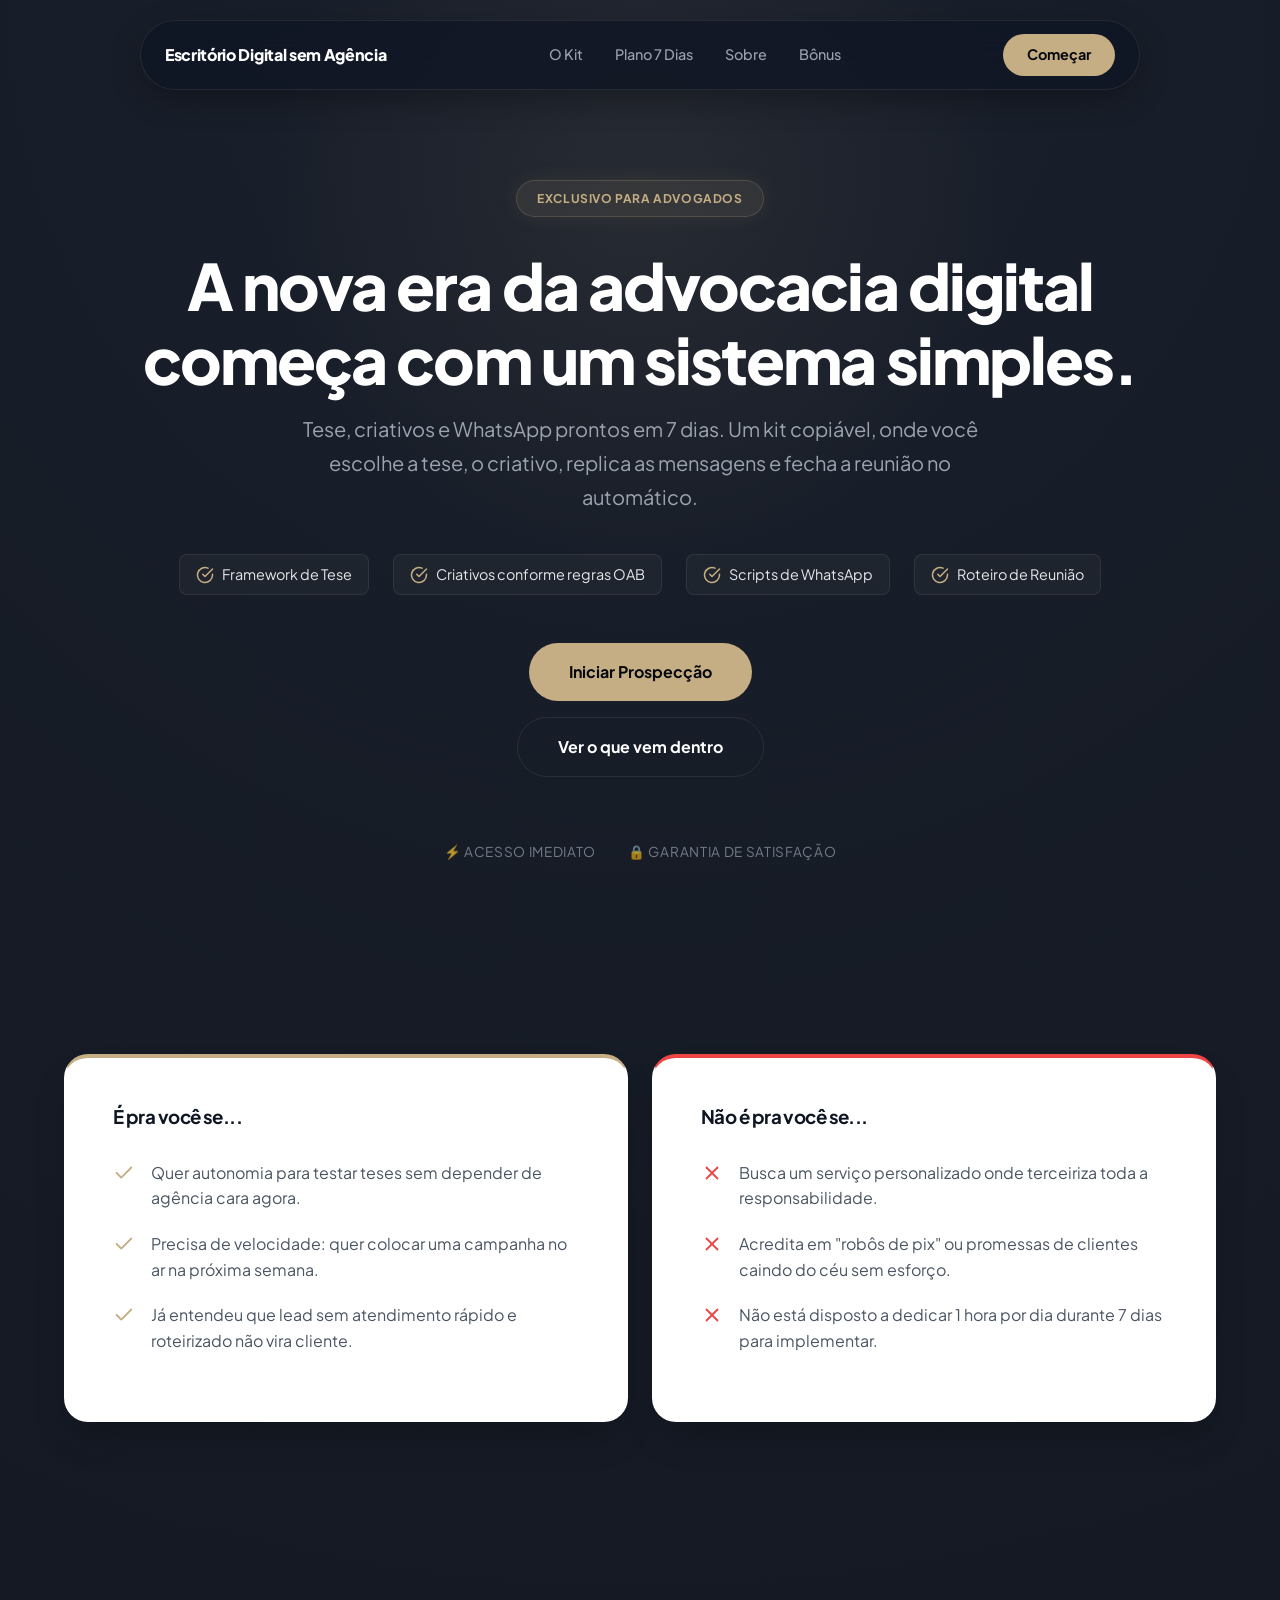
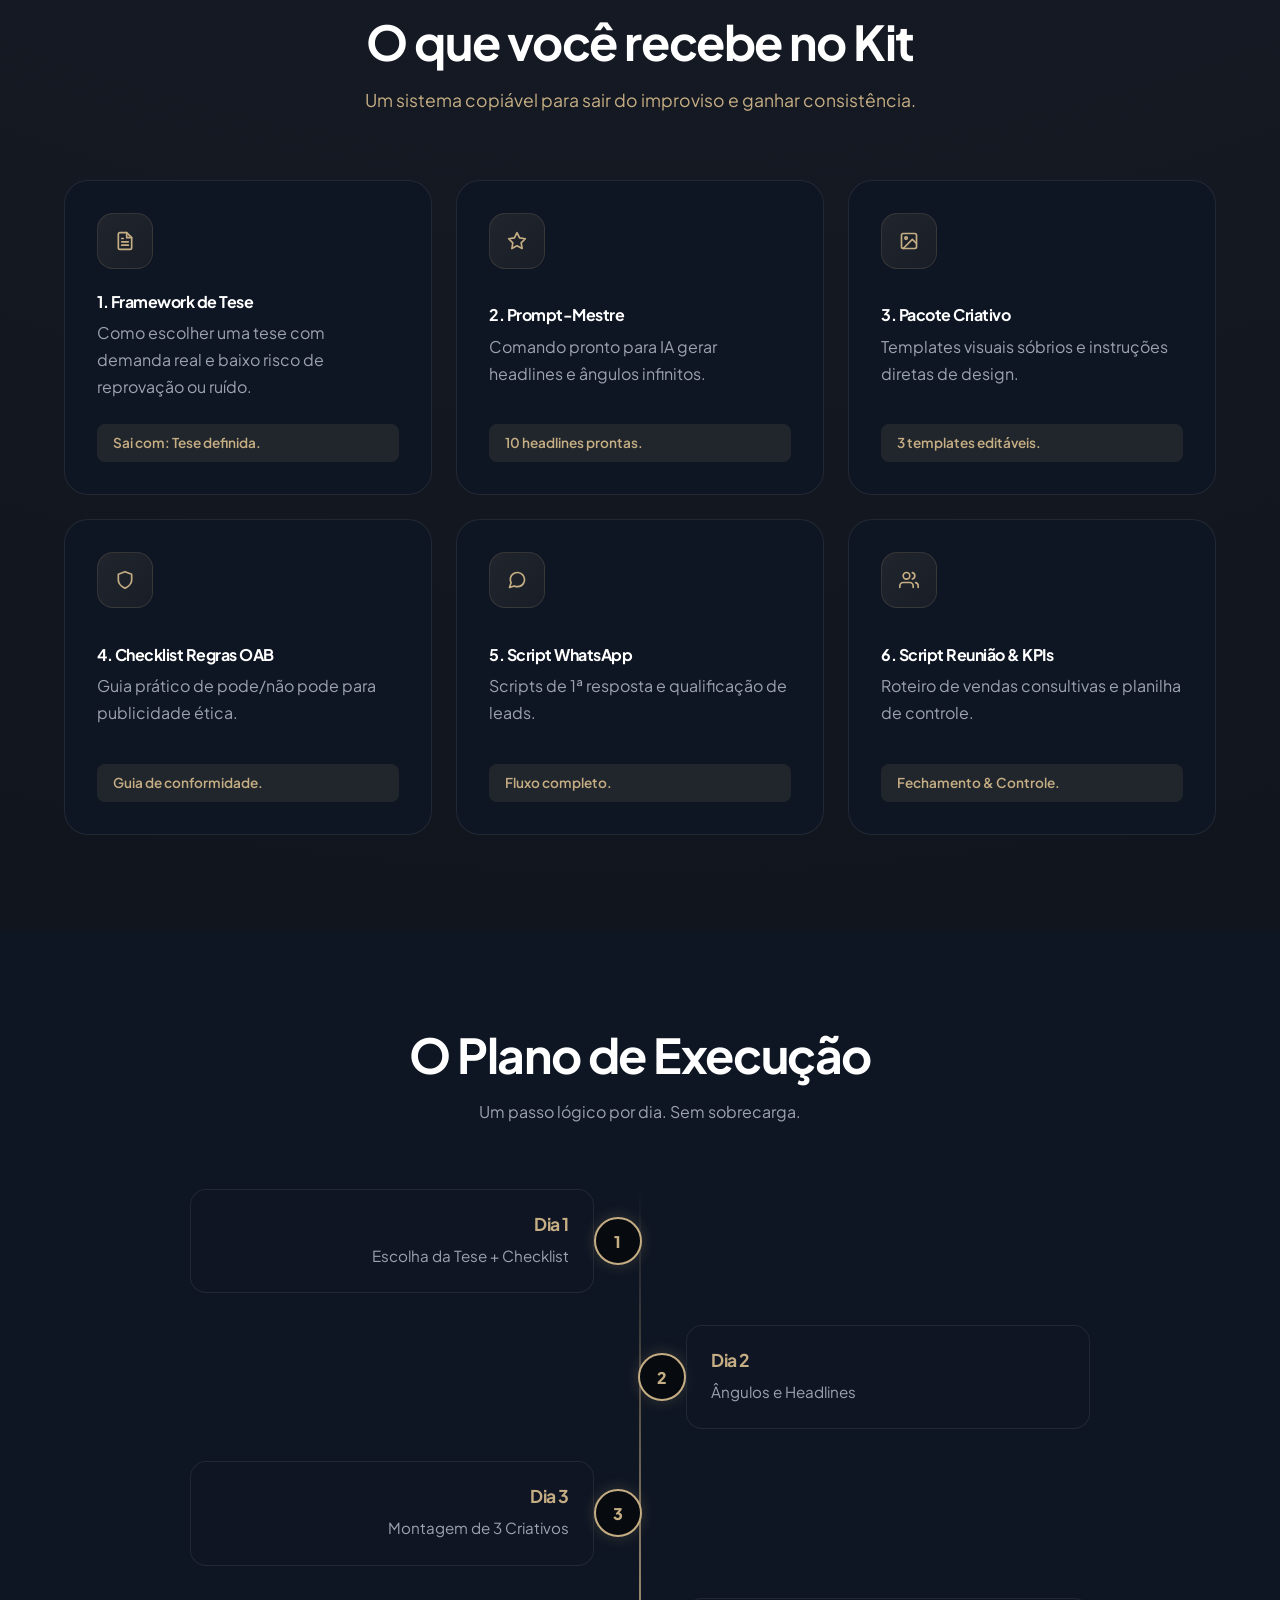
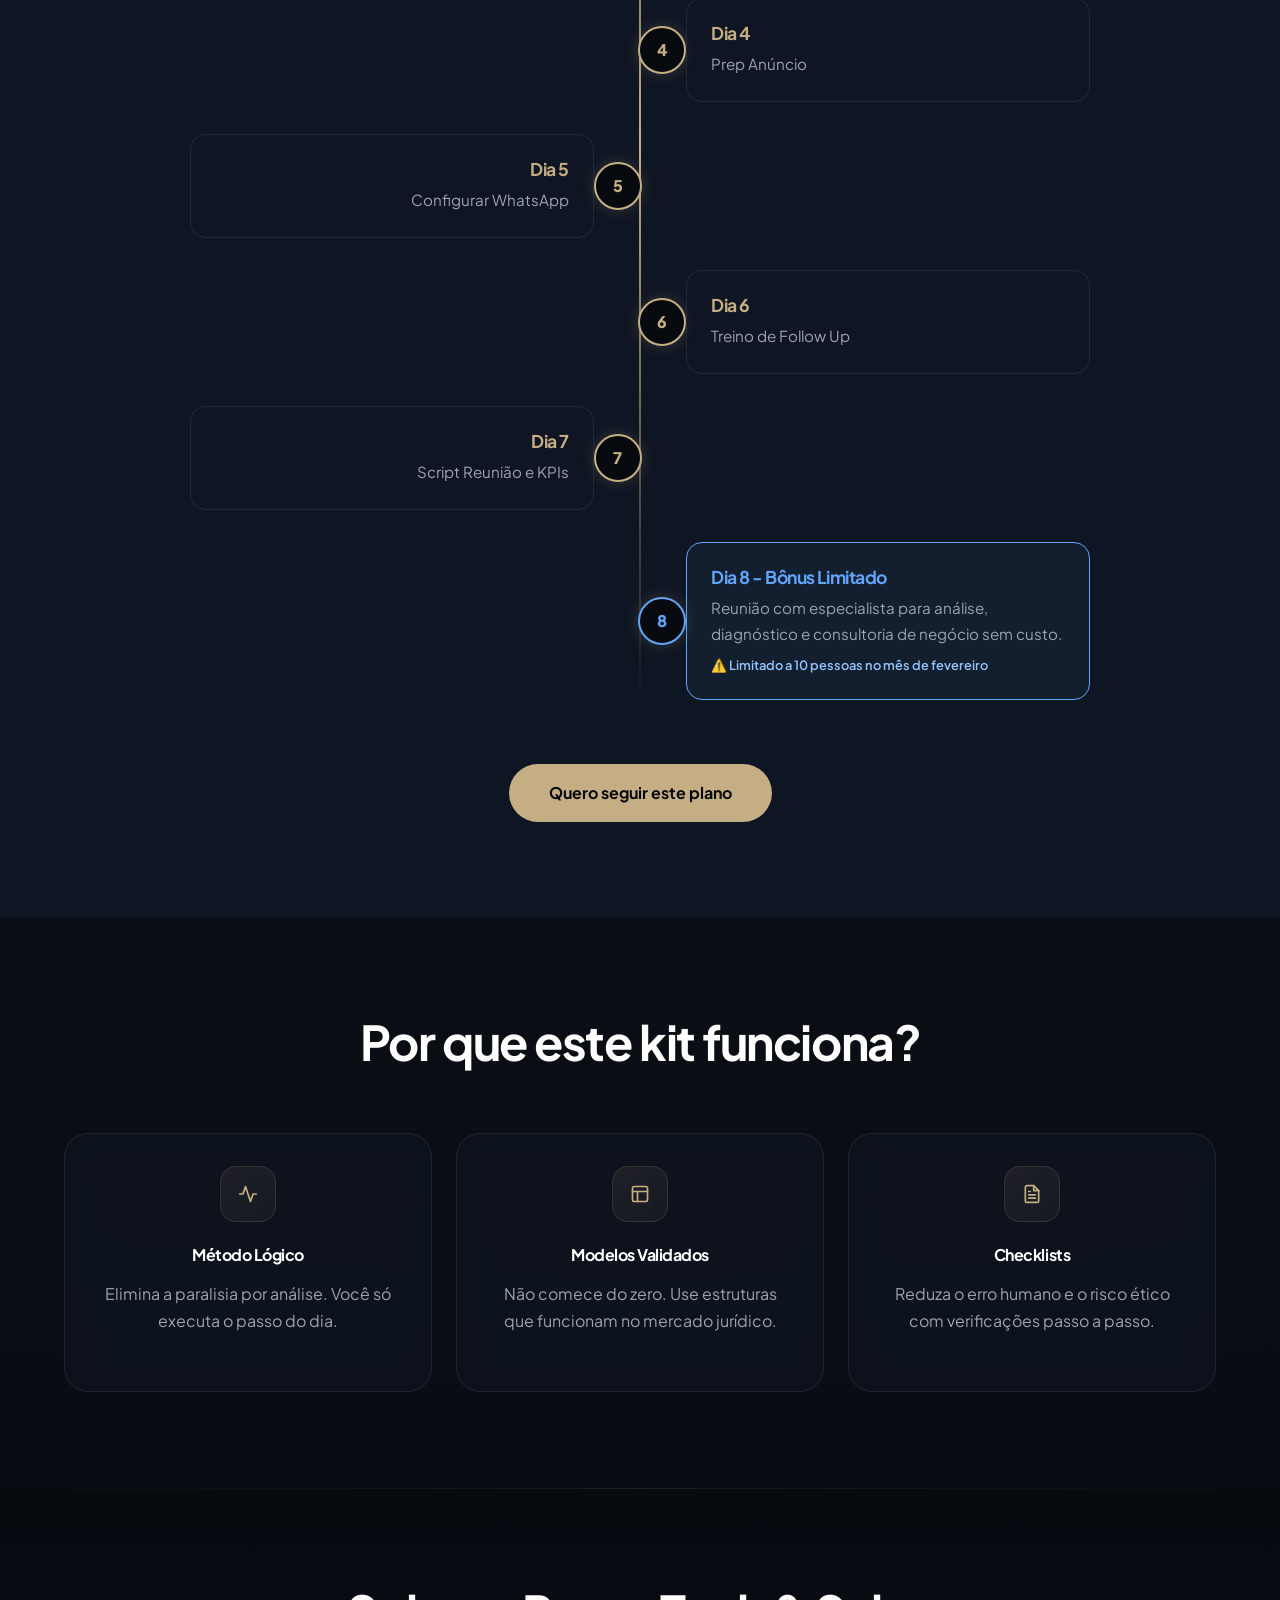
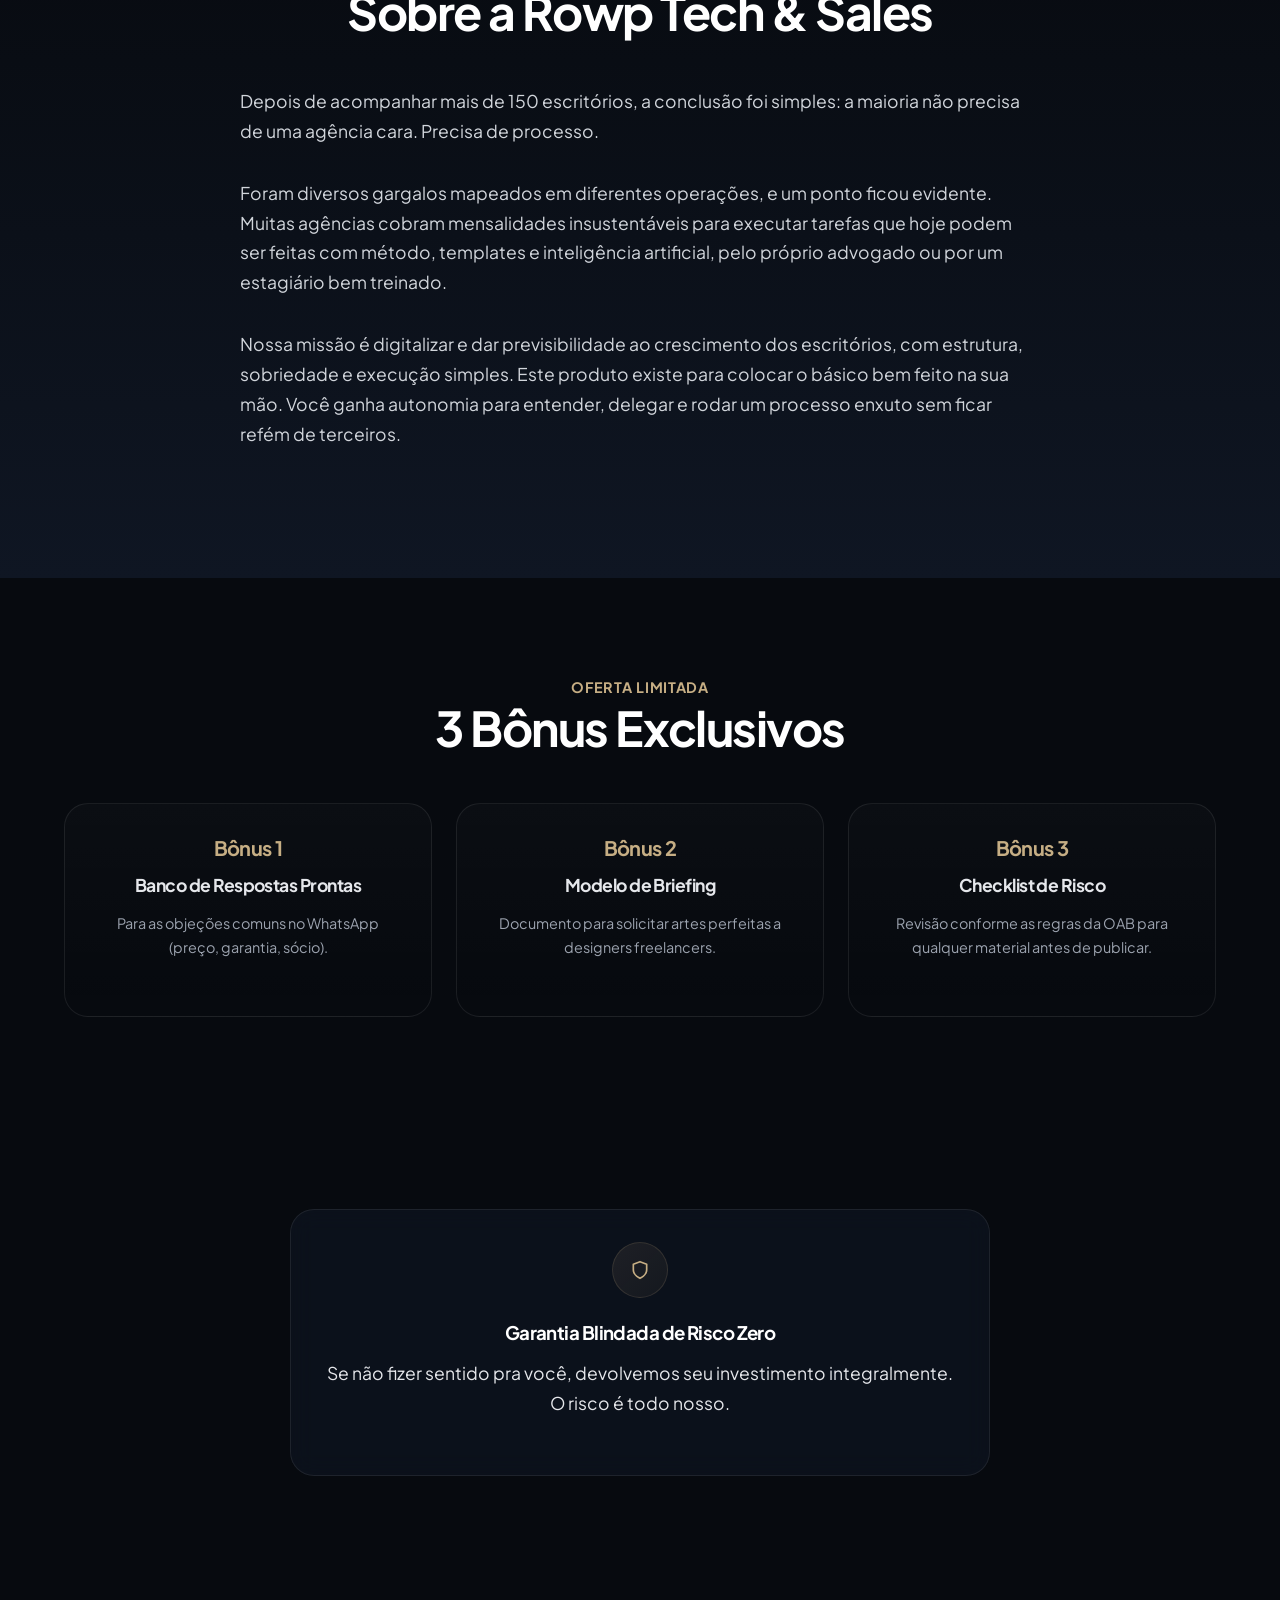
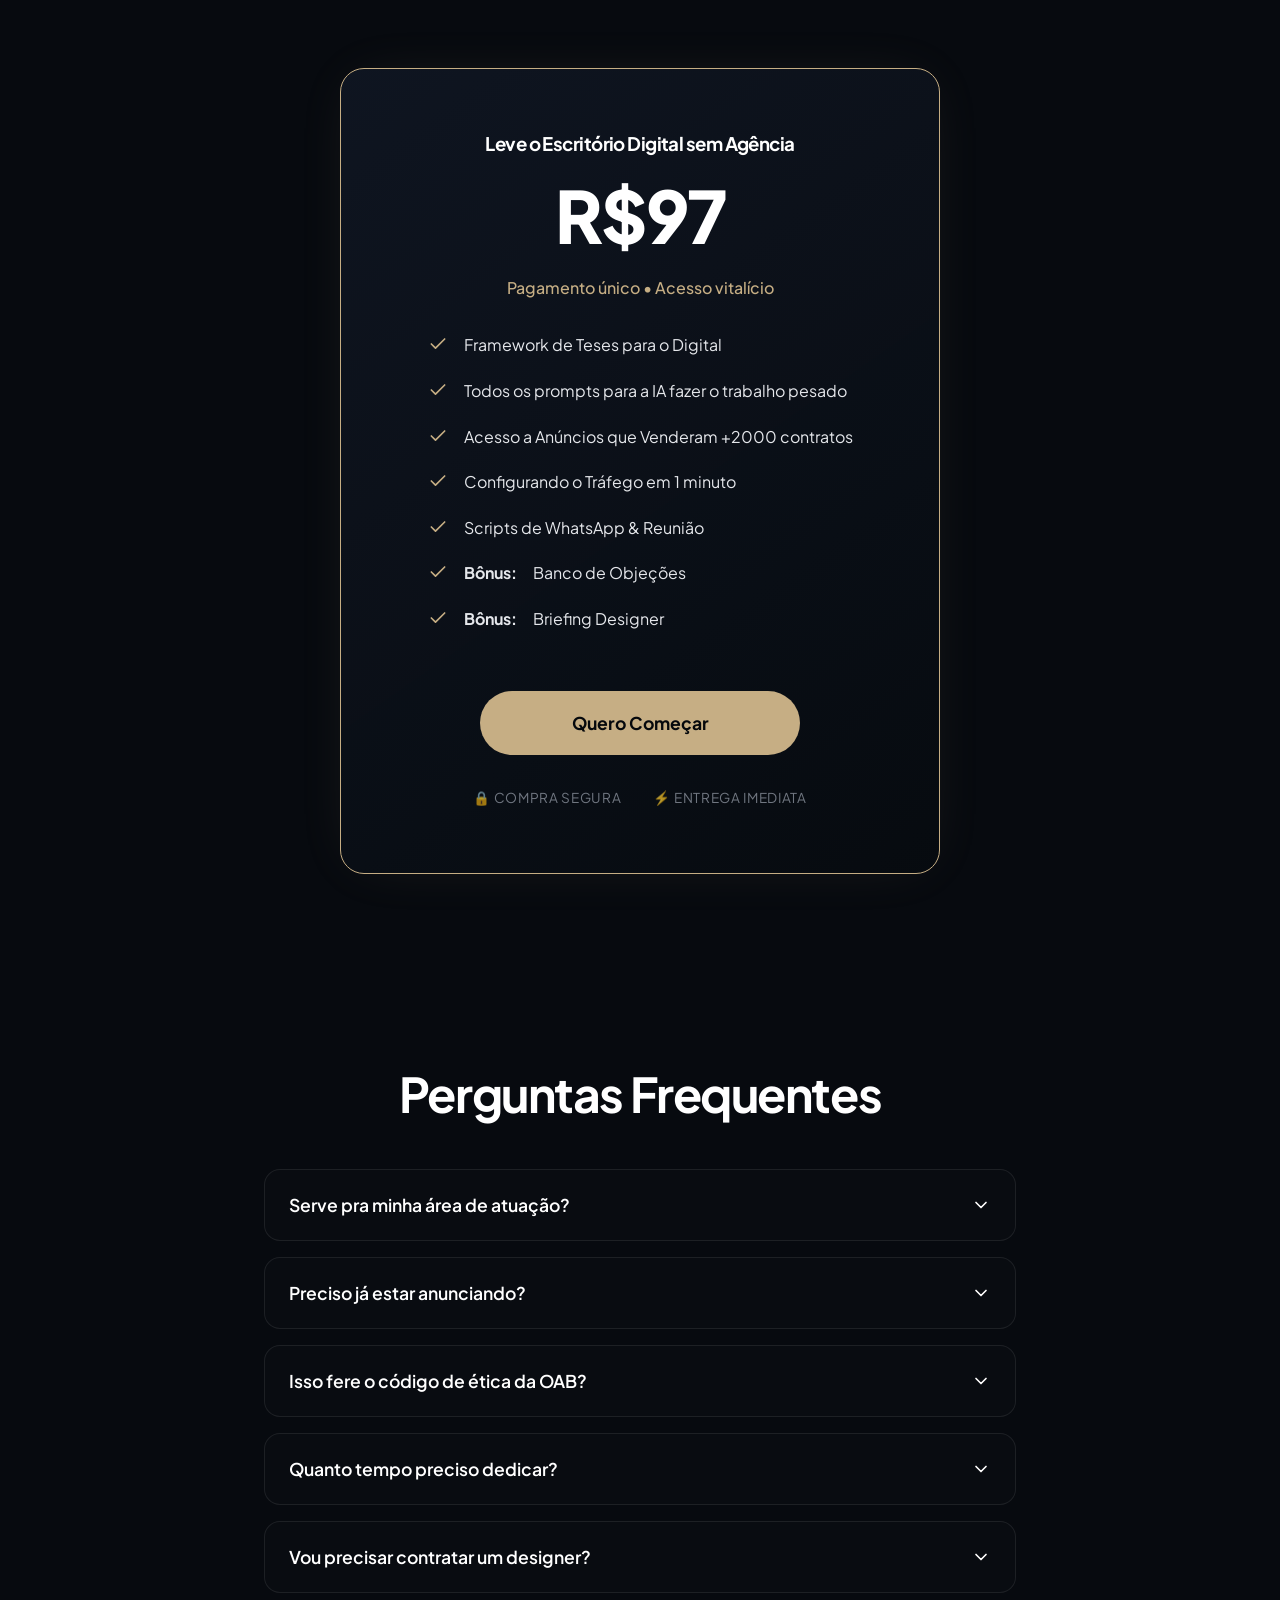
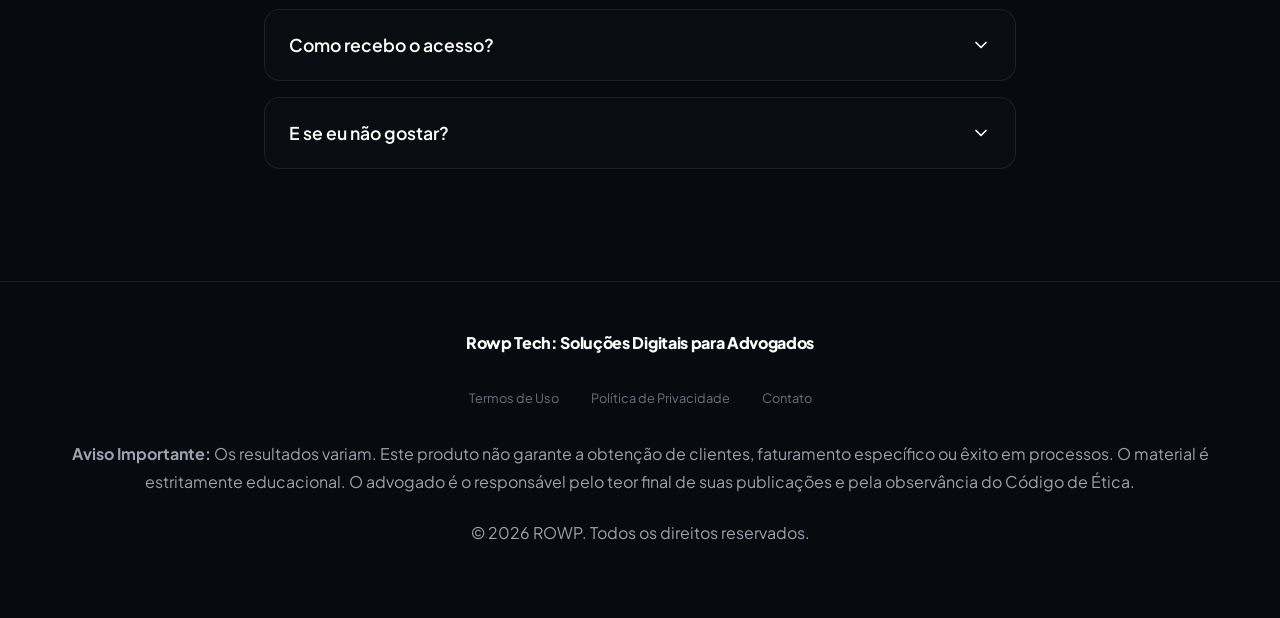
==== edsa/index.html @ 57ab6568 "Add files via upload" ====
<!DOCTYPE html>
<html lang="pt-BR">
<head>
    <meta charset="UTF-8">
    <meta name="viewport" content="width=device-width, initial-scale=1.0">
    <title>Escritório Digital sem Agência | Tese, Criativo e WhatsApp</title>
    <meta name="description" content="A nova era da advocacia digital. Tenha tese, criativos e scripts prontos em 7 dias. Conforme as regras da OAB. Sem agência.">
    
    <!-- Fonte Modern (Similar a Aeonik) -->
    <link rel="preconnect" href="https://fonts.googleapis.com">
    <link rel="preconnect" href="https://fonts.gstatic.com" crossorigin>
    <link href="https://fonts.googleapis.com/css2?family=Plus+Jakarta+Sans:wght@400;500;600;700;800&display=swap" rel="stylesheet">

    <!-- Meta Pixel Code -->
    <script>
    !function(f,b,e,v,n,t,s)
    {if(f.fbq)return;n=f.fbq=function(){n.callMethod?
    n.callMethod.apply(n,arguments):n.queue.push(arguments)};
    if(!f._fbq)f._fbq=n;n.push=n;n.loaded=!0;n.version='2.0';
    n.queue=[];t=b.createElement(e);t.async=!0;
    t.src=v;s=b.getElementsByTagName(e)[0];
    s.parentNode.insertBefore(t,s)}(window, document,'script',
    'https://connect.facebook.net/en_US/fbevents.js');
    fbq('init', '1984155249176139');
    fbq('track', 'PageView');
    </script>
    <!-- End Meta Pixel Code -->

    <style>
        /* --- RESET & BASE (Modern Legaltech Theme) --- */
        :root {
            /* Palette Dark Premium */
            --bg-color: #070A0F;
            --bg-secondary: #0F1623;
            --surface-color: rgba(15, 22, 35, 0.6); /* Glassy */
            --border-color: rgba(255, 255, 255, 0.08);
            --border-hover: rgba(198, 174, 132, 0.4);
            
            --text-color: #E5E7EB;
            --text-heading: #FFFFFF;
            --muted-text: #9CA3AF;
            
            /* Accents */
            --primary: #C6AE84; /* Dourado */
            --primary-glow: rgba(198, 174, 132, 0.3);
            --primary-hover: #D4C099;
            --accent-blue: #60A5FA; /* Toque tech sutil */
            
            /* Text on primary */
            --btn-text: #05080C; 

            --radius-sm: 8px;
            --radius-md: 16px;
            --radius-lg: 24px;
            --radius-pill: 9999px;
            
            --font-main: 'Plus Jakarta Sans', sans-serif;
            --max-width: 1200px;
        }

        * {
            box-sizing: border-box;
            margin: 0;
            padding: 0;
        }

        html {
            scroll-behavior: smooth;
        }

        body {
            font-family: var(--font-main);
            background-color: var(--bg-color);
            color: var(--text-color);
            line-height: 1.6;
            -webkit-font-smoothing: antialiased;
            overflow-x: hidden;
            background-image: radial-gradient(circle at 50% 0%, #1a202c 0%, #070a0f 60%);
        }

        h1, h2, h3, h4, h5 {
            line-height: 1.15;
            font-weight: 700;
            margin-bottom: 1rem;
            color: var(--text-heading);
            letter-spacing: -0.03em;
        }
        
        h1 { font-size: 3rem; font-weight: 800; }
        h2 { font-size: 2.25rem; }
        
        @media (min-width: 768px) {
            h1 { font-size: 4rem; }
            h2 { font-size: 3rem; }
        }

        p {
            margin-bottom: 1.5rem;
            color: var(--muted-text);
            font-size: 1rem;
            line-height: 1.7;
        }

        ul { list-style: none; }
        a { text-decoration: none; color: inherit; transition: 0.3s; }

        /* --- UTILITIES --- */
        .container {
            width: 100%;
            max-width: var(--max-width);
            margin: 0 auto;
            padding: 0 1.5rem;
        }

        .section-padding { padding: 6rem 0; }
        
        .text-center { text-align: center; }
        .text-primary { color: var(--primary); }
        .flex { display: flex; }
        .flex-col { flex-direction: column; }
        .items-center { align-items: center; }
        .justify-center { justify-content: center; }
        .gap-2 { gap: 1rem; }
        .gap-4 { gap: 2rem; }

        .grid { display: grid; gap: 1.5rem; }
        .grid-2 { grid-template-columns: 1fr; }
        .grid-3 { grid-template-columns: 1fr; }

        @media (min-width: 768px) {
            .grid-2 { grid-template-columns: 1fr 1fr; }
            .grid-3 { grid-template-columns: repeat(3, 1fr); }
        }

        /* --- COMPONENTS --- */
        
        /* Glass Card Effect */
        .glass-card {
            background: var(--surface-color);
            backdrop-filter: blur(12px);
            -webkit-backdrop-filter: blur(12px);
            border: 1px solid var(--border-color);
            border-radius: var(--radius-lg);
            padding: 2rem;
            transition: transform 0.3s ease, border-color 0.3s ease, box-shadow 0.3s ease;
            position: relative;
            overflow: hidden;
        }

        .glass-card::before {
            content: '';
            position: absolute;
            top: 0; left: -100%; width: 50%; height: 100%;
            background: linear-gradient(90deg, transparent, rgba(255,255,255,0.03), transparent);
            transform: skewX(-25deg);
            transition: 0.5s;
        }

        .glass-card:hover {
            border-color: var(--border-hover);
            transform: translateY(-4px);
            box-shadow: 0 20px 40px -10px rgba(0,0,0,0.5);
        }

        .glass-card:hover::before {
            left: 150%;
        }

        /* White Card Variant (For Audience Section) */
        .white-card {
            background: #FFFFFF;
            color: #0F1623;
            border-radius: var(--radius-lg);
            padding: 3rem;
            box-shadow: 0 20px 40px -10px rgba(0,0,0,0.2);
            position: relative;
            border: 1px solid rgba(255,255,255,0.1);
        }
        
        .white-card h3 { color: #0F1623; }
        .white-card p, .white-card li, .white-card span { color: #4B5563; }
        .white-card svg { width: 22px; height: 22px; }

        /* Buttons */
        .btn {
            display: inline-flex;
            align-items: center;
            justify-content: center;
            background-color: var(--primary);
            color: var(--btn-text);
            font-weight: 700;
            padding: 1rem 2.5rem;
            border-radius: var(--radius-pill);
            transition: all 0.3s ease;
            font-size: 1rem;
            cursor: pointer;
            border: none;
            width: 100%;
            position: relative;
            overflow: hidden;
            z-index: 1;
        }

        @media (min-width: 640px) {
            .btn { width: auto; }
        }

        .btn::after {
            content: '';
            position: absolute;
            top: 0; left: 0; width: 100%; height: 100%;
            background: rgba(255,255,255,0.15);
            opacity: 0;
            transition: 0.3s;
            z-index: -1;
        }

        .btn:hover {
            transform: scale(1.02);
            box-shadow: 0 0 20px var(--primary-glow);
        }
        .btn:hover::after { opacity: 1; }

        .btn-secondary {
            background-color: transparent;
            color: var(--text-heading);
            border: 1px solid var(--border-color);
        }

        .btn-secondary:hover {
            border-color: var(--primary);
            background-color: rgba(198, 174, 132, 0.05);
            color: var(--primary);
            box-shadow: none;
        }

        .icon-box {
            width: 56px;
            height: 56px;
            background: linear-gradient(135deg, rgba(198, 174, 132, 0.1), rgba(198, 174, 132, 0.05));
            color: var(--primary);
            border-radius: var(--radius-md);
            display: flex;
            align-items: center;
            justify-content: center;
            margin-bottom: 1.5rem;
            border: 1px solid rgba(198, 174, 132, 0.15);
        }

        /* --- HEADER --- */
        header {
            position: fixed;
            top: 20px;
            left: 50%;
            transform: translateX(-50%);
            width: 90%;
            max-width: 1000px;
            background: rgba(15, 22, 35, 0.8);
            backdrop-filter: blur(16px);
            -webkit-backdrop-filter: blur(16px);
            border: 1px solid var(--border-color);
            border-radius: var(--radius-pill);
            z-index: 1000;
            height: 70px;
            display: flex;
            align-items: center;
            padding: 0 1.5rem;
            box-shadow: 0 10px 30px rgba(0,0,0,0.3);
        }

        .header-content {
            display: flex;
            justify-content: space-between;
            align-items: center;
            width: 100%;
        }

        .logo {
            font-weight: 800;
            font-size: 1rem;
            color: #FFFFFF;
            letter-spacing: -0.02em;
        }

        nav ul { display: none; }

        @media (min-width: 900px) {
            nav ul {
                display: flex;
                gap: 2rem;
                font-size: 0.9rem;
                font-weight: 500;
                color: var(--muted-text);
            }
            nav ul li a:hover { color: var(--text-heading); }
        }

        .header-cta { display: none; }
        @media (min-width: 640px) { .header-cta { display: block; } }

        /* --- HERO --- */
        .hero {
            padding-top: 180px;
            padding-bottom: 6rem;
            position: relative;
            text-align: center;
        }

        .glow-spot {
            position: absolute;
            width: 60vw;
            height: 60vw;
            background: radial-gradient(circle, rgba(198, 174, 132, 0.08) 0%, transparent 70%);
            top: -20%;
            left: 50%;
            transform: translateX(-50%);
            z-index: -1;
            pointer-events: none;
        }

        .hero-badge {
            display: inline-flex;
            align-items: center;
            background: rgba(198, 174, 132, 0.1);
            color: var(--primary);
            padding: 0.5rem 1.25rem;
            border-radius: var(--radius-pill);
            font-size: 0.75rem;
            font-weight: 700;
            margin-bottom: 2rem;
            border: 1px solid rgba(198, 174, 132, 0.2);
            text-transform: uppercase;
            letter-spacing: 0.05em;
            box-shadow: 0 0 20px rgba(198, 174, 132, 0.1);
        }

        .hero-sub {
            font-size: 1.25rem;
            margin: 0 auto 2.5rem;
            max-width: 700px;
            color: var(--muted-text);
        }

        .hero-bullets {
            display: flex;
            flex-wrap: wrap;
            justify-content: center;
            gap: 1rem 1.5rem;
            margin-bottom: 3rem;
        }

        .pill-tag {
            background: rgba(255,255,255,0.03);
            border: 1px solid var(--border-color);
            padding: 0.5rem 1rem;
            border-radius: var(--radius-sm);
            font-size: 0.9rem;
            display: flex;
            align-items: center;
            gap: 0.5rem;
            color: var(--text-color);
        }
        .pill-tag svg { color: var(--primary); width: 18px; height: 18px; }

        .trust-strip {
            margin-top: 4rem;
            display: flex;
            justify-content: center;
            gap: 2rem;
            font-size: 0.85rem;
            color: var(--muted-text);
            opacity: 0.7;
            text-transform: uppercase;
            letter-spacing: 0.05em;
        }

        /* --- AUDIENCE --- */
        .check-list li {
            margin-bottom: 1.25rem;
            display: flex;
            gap: 1rem;
            align-items: flex-start;
            font-size: 1rem;
        }
        
        .check-list svg { flex-shrink: 0; margin-top: 2px; }

        .green-theme { border-top: 4px solid var(--primary); }
        .red-theme { border-top: 4px solid #ef4444; }
        
        /* --- CONTENT GRID --- */
        .cards-grid {
            display: grid;
            grid-template-columns: repeat(1, 1fr);
            gap: 1.5rem;
        }
        @media (min-width: 768px) {
            .cards-grid {
                grid-template-columns: repeat(3, 1fr); 
                grid-auto-rows: 1fr;
            }
        }

        .content-card {
            background: var(--bg-secondary);
            border: 1px solid var(--border-color);
            border-radius: var(--radius-lg);
            padding: 2rem;
            transition: 0.3s;
            display: flex;
            flex-direction: column;
            height: 100%;
        }
        .content-card:hover {
            border-color: var(--border-hover);
            background: rgba(15, 22, 35, 0.8);
        }
        
        .content-card h4 { margin-top: auto; margin-bottom: 0.5rem; }
        .content-card .icon-box { margin-bottom: 1.5rem; }
        .content-card .card-result { margin-top: auto; }

        .card-result {
            display: inline-block;
            margin-top: 1.5rem;
            padding: 0.5rem 1rem;
            background: rgba(198, 174, 132, 0.1);
            color: var(--primary);
            border-radius: var(--radius-sm);
            font-size: 0.85rem;
            font-weight: 600;
        }

        /* --- TIMELINE --- */
        .timeline-wrapper {
            position: relative;
            max-width: 900px;
            margin: 0 auto;
            display: grid;
            gap: 2rem;
        }
        
        @media (min-width: 768px) {
            .timeline-wrapper::before {
                content: '';
                position: absolute;
                left: 50%;
                top: 0;
                bottom: 0;
                width: 2px;
                background: linear-gradient(to bottom, transparent, var(--primary), transparent);
                transform: translateX(-50%);
            }
        }

        .timeline-row {
            display: flex;
            flex-direction: column;
            align-items: center;
            text-align: center;
            position: relative;
            z-index: 2;
        }

        @media (min-width: 768px) {
            .timeline-row {
                flex-direction: row;
                justify-content: space-between;
                text-align: left;
            }
            .timeline-row:nth-child(odd) { flex-direction: row-reverse; text-align: right; }
            .timeline-row:nth-child(odd) .timeline-content { align-items: flex-end; }
            .timeline-row:nth-child(even) .timeline-content { align-items: flex-start; }
            
            .timeline-spacer { width: 50%; }
        }

        .timeline-center {
            width: 48px;
            height: 48px;
            border-radius: 50%;
            background: var(--bg-color);
            border: 2px solid var(--primary);
            color: var(--primary);
            font-weight: 800;
            display: flex;
            align-items: center;
            justify-content: center;
            margin: 1rem 0;
            box-shadow: 0 0 15px rgba(198, 174, 132, 0.2);
            flex-shrink: 0;
        }
        
        .timeline-content {
            width: 100%;
            padding: 1.5rem;
            background: var(--surface-color);
            border: 1px solid var(--border-color);
            border-radius: var(--radius-md);
            display: flex;
            flex-direction: column;
        }
        @media (min-width: 768px) {
            .timeline-content { width: 45%; }
        }
        
        .timeline-content h4 { color: var(--primary); margin-bottom: 0.5rem; font-size: 1.1rem; }
        .timeline-content p { margin: 0; font-size: 0.95rem; }

        /* --- ABOUT --- */
        .about-section {
            background: linear-gradient(180deg, var(--bg-color) 0%, var(--bg-secondary) 100%);
            position: relative;
            overflow: hidden;
        }
        .about-section::before {
            content: '';
            position: absolute;
            top: 0; left: 0; width: 100%; height: 1px;
            background: linear-gradient(90deg, transparent, var(--border-color), transparent);
        }

        .about-wrapper {
            max-width: 800px;
            margin: 0 auto;
        }
        
        .about-text p {
            margin-bottom: 2rem;
            font-size: 1.1rem;
            color: #D1D5DB;
        }

        /* --- BONUS & FAQ --- */
        .bonus-card {
            border: 1px solid var(--border-color);
            background: linear-gradient(180deg, rgba(255,255,255,0.02) 0%, transparent 100%);
            border-radius: var(--radius-lg);
            padding: 2rem;
            text-align: center;
        }
        .bonus-card h4 { color: var(--text-color); font-size: 1.1rem; }
        .bonus-card h5 { color: var(--primary); font-size: 1.25rem; margin-bottom: 1rem; }

        .accordion-item {
            border: 1px solid var(--border-color);
            border-radius: var(--radius-md);
            margin-bottom: 1rem;
            background: rgba(255,255,255,0.01);
            overflow: hidden;
            transition: 0.3s;
        }
        .accordion-item:hover { border-color: rgba(255,255,255,0.1); }
        
        .accordion-button {
            width: 100%;
            padding: 1.5rem;
            background: none;
            border: none;
            text-align: left;
            font-family: var(--font-main);
            font-size: 1.1rem;
            font-weight: 600;
            color: var(--text-heading);
            cursor: pointer;
            display: flex;
            justify-content: space-between;
            align-items: center;
        }
        .accordion-content {
            max-height: 0;
            overflow: hidden;
            transition: max-height 0.3s ease-out;
            padding: 0 1.5rem;
        }
        .accordion-content p { padding-bottom: 1.5rem; }
        .accordion-item.active { background: rgba(255,255,255,0.03); border-color: var(--border-hover); }

        /* --- CHECKOUT --- */
        .checkout-container {
            position: relative;
            padding: 4rem 2rem;
            border-radius: var(--radius-lg);
            background: linear-gradient(145deg, rgba(15,22,35,0.9), rgba(7,10,15,0.95));
            border: 1px solid var(--primary);
            text-align: center;
            max-width: 600px;
            margin: 0 auto;
            box-shadow: 0 0 60px -20px rgba(198, 174, 132, 0.15);
        }

        .price-display {
            font-size: 4.5rem;
            font-weight: 800;
            color: var(--text-heading);
            line-height: 1;
            margin: 1.5rem 0;
            letter-spacing: -2px;
        }
        
        .checkout-btn {
            height: 64px;
            font-size: 1.1rem;
            max-width: 320px;
            margin: 0 auto;
            display: flex;
        }

        /* --- FOOTER --- */
        footer {
            border-top: 1px solid var(--border-color);
            padding: 3rem 0;
            background: var(--bg-color);
        }
        
        .disclaimer {
            font-size: 0.75rem;
            line-height: 1.4;
            color: #4B5563;
        }
        
        .footer-links a {
            font-size: 0.8rem;
            color: #6B7280;
        }
        .footer-links a:hover { color: var(--primary); }

        /* Helpers */
        svg { width: 20px; height: 20px; fill: none; stroke: currentColor; stroke-width: 2; stroke-linecap: round; stroke-linejoin: round; }

    </style>
<link rel="stylesheet" href="/index.css">
  <script type="module" crossorigin src="/assets/index-B5Qt9EMX.js"></script>
</head>
<body>
    <noscript><img height="1" width="1" style="display:none"
    src="https://www.facebook.com/tr?id=1984155249176139&ev=PageView&noscript=1"
    /></noscript>

    <!-- HEADER -->
    <header>
        <div class="header-content">
            <div class="logo">Escritório Digital sem Agência</div>
            <nav>
                <ul>
                    <li><a href="#conteudo">O Kit</a></li>
                    <li><a href="#plano">Plano 7 Dias</a></li>
                    <li><a href="#about">Sobre</a></li>
                    <li><a href="#bonus">Bônus</a></li>
                </ul>
            </nav>
            <div class="header-cta">
                <a href="#checkout" class="btn" style="padding: 0.6rem 1.5rem; font-size: 0.9rem;">
                    Começar
                </a>
            </div>
        </div>
    </header>

    <main>
        <!-- HERO -->
        <section id="hero" class="hero">
            <div class="glow-spot"></div>
            <div class="container" style="position: relative; z-index: 2;">
                <div class="hero-badge">EXCLUSIVO PARA ADVOGADOS</div>
                <h1>A nova era da advocacia digital começa com um sistema simples.</h1>
                <p class="hero-sub">Tese, criativos e WhatsApp prontos em 7 dias. Um kit copiável, onde você escolhe a tese, o criativo, replica as mensagens e fecha a reunião no automático.</p>

                <div class="hero-bullets">
                    <div class="pill-tag"><svg viewBox="0 0 24 24"><path d="M22 11.08V12a10 10 0 1 1-5.93-9.14"></path><polyline points="22 4 12 14.01 9 11.01"></polyline></svg> Framework de Tese</div>
                    <div class="pill-tag"><svg viewBox="0 0 24 24"><path d="M22 11.08V12a10 10 0 1 1-5.93-9.14"></path><polyline points="22 4 12 14.01 9 11.01"></polyline></svg> Criativos conforme regras OAB</div>
                    <div class="pill-tag"><svg viewBox="0 0 24 24"><path d="M22 11.08V12a10 10 0 1 1-5.93-9.14"></path><polyline points="22 4 12 14.01 9 11.01"></polyline></svg> Scripts de WhatsApp</div>
                    <div class="pill-tag"><svg viewBox="0 0 24 24"><path d="M22 11.08V12a10 10 0 1 1-5.93-9.14"></path><polyline points="22 4 12 14.01 9 11.01"></polyline></svg> Roteiro de Reunião</div>
                </div>

                <div class="flex flex-col items-center gap-2" style="max-width: 350px; margin: 0 auto;">
                    <a href="#audience" class="btn">Iniciar Prospecção</a>
                    <a href="#conteudo" class="btn btn-secondary">Ver o que vem dentro</a>
                </div>

                <div class="trust-strip">
                    <span>⚡ Acesso imediato</span>
                    <span>🔒 Garantia de Satisfação</span>
                </div>
            </div>
        </section>

        <!-- AUDIENCE (White Theme) -->
        <section id="audience" class="section-padding">
            <div class="container">
                <div class="grid grid-2">
                    <div class="white-card green-theme">
                        <h3 style="margin-bottom: 2rem;">É pra você se...</h3>
                        <ul class="check-list">
                            <li>
                                <svg style="color:var(--primary)" viewBox="0 0 24 24"><polyline points="20 6 9 17 4 12"></polyline></svg>
                                <span>Quer autonomia para testar teses sem depender de agência cara agora.</span>
                            </li>
                            <li>
                                <svg style="color:var(--primary)" viewBox="0 0 24 24"><polyline points="20 6 9 17 4 12"></polyline></svg>
                                <span>Precisa de velocidade: quer colocar uma campanha no ar na próxima semana.</span>
                            </li>
                            <li>
                                <svg style="color:var(--primary)" viewBox="0 0 24 24"><polyline points="20 6 9 17 4 12"></polyline></svg>
                                <span>Já entendeu que lead sem atendimento rápido e roteirizado não vira cliente.</span>
                            </li>
                        </ul>
                    </div>
                    <div class="white-card red-theme">
                        <h3 style="margin-bottom: 2rem;">Não é pra você se...</h3>
                        <ul class="check-list">
                            <li>
                                <svg style="color:#ef4444" viewBox="0 0 24 24"><line x1="18" y1="6" x2="6" y2="18"></line><line x1="6" y1="6" x2="18" y2="18"></line></svg>
                                <span>Busca um serviço personalizado onde terceiriza toda a responsabilidade.</span>
                            </li>
                            <li>
                                <svg style="color:#ef4444" viewBox="0 0 24 24"><line x1="18" y1="6" x2="6" y2="18"></line><line x1="6" y1="6" x2="18" y2="18"></line></svg>
                                <span>Acredita em "robôs de pix" ou promessas de clientes caindo do céu sem esforço.</span>
                            </li>
                            <li>
                                <svg style="color:#ef4444" viewBox="0 0 24 24"><line x1="18" y1="6" x2="6" y2="18"></line><line x1="6" y1="6" x2="18" y2="18"></line></svg>
                                <span>Não está disposto a dedicar 1 hora por dia durante 7 dias para implementar.</span>
                            </li>
                        </ul>
                    </div>
                </div>
            </div>
        </section>

        <!-- CONTEÚDO (Bento Grid Style - SYMMETRIC) -->
        <section id="conteudo" class="section-padding">
            <div class="container">
                <div class="text-center" style="margin-bottom: 4rem;">
                    <h2>O que você recebe no Kit</h2>
                    <p style="font-size: 1.1rem; color: var(--primary);">Um sistema copiável para sair do improviso e ganhar consistência.</p>
                </div>

                <div class="cards-grid">
                    <!-- Card 1 -->
                    <div class="content-card">
                        <div class="icon-box">
                            <svg viewBox="0 0 24 24"><path d="M14 2H6a2 2 0 0 0-2 2v16a2 2 0 0 0 2 2h12a2 2 0 0 0 2-2V8z"></path><polyline points="14 2 14 8 20 8"></polyline><line x1="16" y1="13" x2="8" y2="13"></line><line x1="16" y1="17" x2="8" y2="17"></line><polyline points="10 9 9 9 8 9"></polyline></svg>
                        </div>
                        <h4>1. Framework de Tese</h4>
                        <p>Como escolher uma tese com demanda real e baixo risco de reprovação ou ruído.</p>
                        <div class="card-result">Sai com: Tese definida.</div>
                    </div>

                    <!-- Card 2 -->
                    <div class="content-card">
                        <div class="icon-box">
                            <svg viewBox="0 0 24 24"><polygon points="12 2 15.09 8.26 22 9.27 17 14.14 18.18 21.02 12 17.77 5.82 21.02 7 14.14 2 9.27 8.91 8.26 12 2"></polygon></svg>
                        </div>
                        <h4>2. Prompt-Mestre</h4>
                        <p>Comando pronto para IA gerar headlines e ângulos infinitos.</p>
                        <div class="card-result">10 headlines prontas.</div>
                    </div>

                    <!-- Card 3 -->
                    <div class="content-card">
                        <div class="icon-box">
                            <svg viewBox="0 0 24 24"><rect x="3" y="3" width="18" height="18" rx="2" ry="2"></rect><circle cx="8.5" cy="8.5" r="1.5"></circle><polyline points="21 15 16 10 5 21"></polyline></svg>
                        </div>
                        <h4>3. Pacote Criativo</h4>
                        <p>Templates visuais sóbrios e instruções diretas de design.</p>
                        <div class="card-result">3 templates editáveis.</div>
                    </div>

                    <!-- Card 4 -->
                    <div class="content-card">
                        <div class="icon-box">
                            <svg viewBox="0 0 24 24"><path d="M12 22s8-4 8-10V5l-8-3-8 3v7c0 6 8 10 8 10z"></path></svg>
                        </div>
                        <h4>4. Checklist Regras OAB</h4>
                        <p>Guia prático de pode/não pode para publicidade ética.</p>
                        <div class="card-result">Guia de conformidade.</div>
                    </div>

                    <!-- Card 5 -->
                    <div class="content-card">
                        <div class="icon-box">
                            <svg viewBox="0 0 24 24"><path d="M21 11.5a8.38 8.38 0 0 1-.9 3.8 8.5 8.5 0 0 1-7.6 4.7 8.38 8.38 0 0 1-3.8-.9L3 21l1.9-5.7a8.38 8.38 0 0 1-.9-3.8 8.5 8.5 0 0 1 4.7-7.6 8.38 8.38 0 0 1 3.8-.9h.5a8.48 8.48 0 0 1 8 8v.5z"></path></svg>
                        </div>
                        <h4>5. Script WhatsApp</h4>
                        <p>Scripts de 1ª resposta e qualificação de leads.</p>
                        <div class="card-result">Fluxo completo.</div>
                    </div>

                    <!-- Card 6 -->
                    <div class="content-card">
                        <div class="icon-box">
                            <svg viewBox="0 0 24 24"><path d="M17 21v-2a4 4 0 0 0-4-4H5a4 4 0 0 0-4 4v2"></path><circle cx="9" cy="7" r="4"></circle><path d="M23 21v-2a4 4 0 0 0-3-3.87"></path><path d="M16 3.13a4 4 0 0 1 0 7.75"></path></svg>
                        </div>
                        <h4>6. Script Reunião & KPIs</h4>
                        <p>Roteiro de vendas consultivas e planilha de controle.</p>
                        <div class="card-result">Fechamento & Controle.</div>
                    </div>
                </div>
            </div>
        </section>

        <!-- PLANO 7 DIAS (Clean Timeline) -->
        <section id="plano" class="section-padding" style="background: var(--bg-secondary);">
            <div class="container">
                <div class="text-center" style="margin-bottom: 4rem;">
                    <h2>O Plano de Execução</h2>
                    <p>Um passo lógico por dia. Sem sobrecarga.</p>
                </div>

                <div class="timeline-wrapper">
                    <!-- Day 1 -->
                    <div class="timeline-row">
                        <div class="timeline-spacer"></div>
                        <div class="timeline-center">1</div>
                        <div class="timeline-content">
                            <h4>Dia 1</h4>
                            <p>Escolha da Tese + Checklist</p>
                        </div>
                    </div>
                    <!-- Day 2 -->
                    <div class="timeline-row">
                        <div class="timeline-spacer"></div>
                        <div class="timeline-center">2</div>
                        <div class="timeline-content">
                            <h4>Dia 2</h4>
                            <p>Ângulos e Headlines</p>
                        </div>
                    </div>
                    <!-- Day 3 -->
                    <div class="timeline-row">
                        <div class="timeline-spacer"></div>
                        <div class="timeline-center">3</div>
                        <div class="timeline-content">
                            <h4>Dia 3</h4>
                            <p>Montagem de 3 Criativos</p>
                        </div>
                    </div>
                    <!-- Day 4 -->
                    <div class="timeline-row">
                        <div class="timeline-spacer"></div>
                        <div class="timeline-center">4</div>
                        <div class="timeline-content">
                            <h4>Dia 4</h4>
                            <p>Prep Anúncio</p>
                        </div>
                    </div>
                    <!-- Day 5 -->
                    <div class="timeline-row">
                        <div class="timeline-spacer"></div>
                        <div class="timeline-center">5</div>
                        <div class="timeline-content">
                            <h4>Dia 5</h4>
                            <p>Configurar WhatsApp</p>
                        </div>
                    </div>
                     <!-- Day 6 -->
                     <div class="timeline-row">
                        <div class="timeline-spacer"></div>
                        <div class="timeline-center">6</div>
                        <div class="timeline-content">
                            <h4>Dia 6</h4>
                            <p>Treino de Follow Up</p>
                        </div>
                    </div>
                     <!-- Day 7 -->
                     <div class="timeline-row">
                        <div class="timeline-spacer"></div>
                        <div class="timeline-center">7</div>
                        <div class="timeline-content">
                            <h4>Dia 7</h4>
                            <p>Script Reunião e KPIs</p>
                        </div>
                    </div>
                    <!-- Day 8 -->
                    <div class="timeline-row">
                        <div class="timeline-spacer"></div>
                        <div class="timeline-center" style="border-color: #60A5FA; color: #60A5FA;">8</div>
                        <div class="timeline-content" style="border-color: #60A5FA; background: rgba(96, 165, 250, 0.05);">
                            <h4 style="color: #60A5FA;">Dia 8 - Bônus Limitado</h4>
                            <p>Reunião com especialista para análise, diagnóstico e consultoria de negócio sem custo.</p>
                            <span style="display: block; margin-top: 0.5rem; font-size: 0.8rem; color: #93C5FD; font-weight: 600;">⚠️ Limitado a 10 pessoas no mês de fevereiro</span>
                        </div>
                    </div>
                </div>

                <div class="text-center" style="margin-top: 4rem;">
                    <a href="#metodo" class="btn">Quero seguir este plano</a>
                </div>
            </div>
        </section>

        <!-- WHY IT WORKS (Grid) -->
        <section id="metodo" class="section-padding">
            <div class="container">
                <div class="text-center" style="margin-bottom: 4rem;">
                    <h2>Por que este kit funciona?</h2>
                </div>
                <div class="grid grid-3">
                    <div class="glass-card text-center">
                        <div class="icon-box" style="margin: 0 auto 1.5rem;">
                            <svg viewBox="0 0 24 24"><polyline points="22 12 18 12 15 21 9 3 6 12 2 12"></polyline></svg>
                        </div>
                        <h4>Método Lógico</h4>
                        <p>Elimina a paralisia por análise. Você só executa o passo do dia.</p>
                    </div>
                    <div class="glass-card text-center">
                        <div class="icon-box" style="margin: 0 auto 1.5rem;">
                            <svg viewBox="0 0 24 24"><rect x="3" y="3" width="18" height="18" rx="2" ry="2"></rect><line x1="3" y1="9" x2="21" y2="9"></line><line x1="9" y1="21" x2="9" y2="9"></line></svg>
                        </div>
                        <h4>Modelos Validados</h4>
                        <p>Não comece do zero. Use estruturas que funcionam no mercado jurídico.</p>
                    </div>
                    <div class="glass-card text-center">
                        <div class="icon-box" style="margin: 0 auto 1.5rem;">
                            <svg viewBox="0 0 24 24"><path d="M14 2H6a2 2 0 0 0-2 2v16a2 2 0 0 0 2 2h12a2 2 0 0 0 2-2V8z"></path><polyline points="14 2 14 8 20 8"></polyline><line x1="16" y1="13" x2="8" y2="13"></line><line x1="16" y1="17" x2="8" y2="17"></line><polyline points="10 9 9 9 8 9"></polyline></svg>
                        </div>
                        <h4>Checklists</h4>
                        <p>Reduza o erro humano e o risco ético com verificações passo a passo.</p>
                    </div>
                </div>
            </div>
        </section>

        <!-- ABOUT -->
        <section id="about" class="section-padding about-section">
            <div class="container">
                <div class="about-wrapper text-center">
                    <h2 style="margin-bottom: 3rem;">Sobre a Rowp Tech & Sales</h2>
                    <div class="about-text text-left" style="text-align: left;">
                        <p>Depois de acompanhar mais de 150 escritórios, a conclusão foi simples: a maioria não precisa de uma agência cara. Precisa de processo.</p>
                        <p>Foram diversos gargalos mapeados em diferentes operações, e um ponto ficou evidente. Muitas agências cobram mensalidades insustentáveis para executar tarefas que hoje podem ser feitas com método, templates e inteligência artificial, pelo próprio advogado ou por um estagiário bem treinado.</p>
                        <p>Nossa missão é digitalizar e dar previsibilidade ao crescimento dos escritórios, com estrutura, sobriedade e execução simples. Este produto existe para colocar o básico bem feito na sua mão. Você ganha autonomia para entender, delegar e rodar um processo enxuto sem ficar refém de terceiros.</p>
                    </div>
                </div>
            </div>
        </section>

        <!-- BONUS -->
        <section id="bonus" class="section-padding">
            <div class="container">
                <div class="text-center" style="margin-bottom: 3rem;">
                    <span class="text-primary" style="font-weight: 700; text-transform: uppercase; font-size: 0.9rem; letter-spacing: 0.05em;">Oferta Limitada</span>
                    <h2>3 Bônus Exclusivos</h2>
                </div>
                <div class="grid grid-3">
                    <div class="bonus-card">
                        <h5>Bônus 1</h5>
                        <h4>Banco de Respostas Prontas</h4>
                        <p class="text-center" style="font-size: 0.9rem; margin-top: 0.5rem;">Para as objeções comuns no WhatsApp (preço, garantia, sócio).</p>
                    </div>
                    <div class="bonus-card">
                        <h5>Bônus 2</h5>
                        <h4>Modelo de Briefing</h4>
                        <p class="text-center" style="font-size: 0.9rem; margin-top: 0.5rem;">Documento para solicitar artes perfeitas a designers freelancers.</p>
                    </div>
                    <div class="bonus-card">
                        <h5>Bônus 3</h5>
                        <h4>Checklist de Risco</h4>
                        <p class="text-center" style="font-size: 0.9rem; margin-top: 0.5rem;">Revisão conforme as regras da OAB para qualquer material antes de publicar.</p>
                    </div>
                </div>
            </div>
        </section>

        <!-- GARANTIA -->
        <section id="garantia" class="section-padding">
            <div class="container">
                <div class="glass-card text-center" style="max-width: 700px; margin: 0 auto;">
                    <div class="icon-box" style="margin: 0 auto 1.5rem; border-radius: 50%;">
                        <svg viewBox="0 0 24 24"><path d="M12 22s8-4 8-10V5l-8-3-8 3v7c0 6 8 10 8 10z"></path></svg>
                    </div>
                    <h3>Garantia Blindada de Risco Zero</h3>
                    <p style="font-size: 1.1rem; color: var(--text-color);">Se não fizer sentido pra você, devolvemos seu investimento integralmente. O risco é todo nosso.</p>
                </div>
            </div>
        </section>

        <!-- CHECKOUT -->
        <section id="checkout" class="section-padding">
            <div class="container">
                <div class="checkout-container">
                    <h3>Leve o Escritório Digital sem Agência</h3>
                    <div class="price-display">R$97</div>
                    <div style="color: var(--primary); font-weight: 500; margin-bottom: 2rem;">Pagamento único • Acesso vitalício</div>
                    
                    <ul class="check-list" style="text-align: left; margin: 0 auto 2.5rem; max-width: 450px; display: inline-block;">
                        <li><svg style="color:var(--primary)" viewBox="0 0 24 24"><polyline points="20 6 9 17 4 12"></polyline></svg> Framework de Teses para o Digital</li>
                        <li><svg style="color:var(--primary)" viewBox="0 0 24 24"><polyline points="20 6 9 17 4 12"></polyline></svg> Todos os prompts para a IA fazer o trabalho pesado</li>
                        <li><svg style="color:var(--primary)" viewBox="0 0 24 24"><polyline points="20 6 9 17 4 12"></polyline></svg> Acesso a Anúncios que Venderam +2000 contratos</li>
                        <li><svg style="color:var(--primary)" viewBox="0 0 24 24"><polyline points="20 6 9 17 4 12"></polyline></svg> Configurando o Tráfego em 1 minuto</li>
                        <li><svg style="color:var(--primary)" viewBox="0 0 24 24"><polyline points="20 6 9 17 4 12"></polyline></svg> Scripts de WhatsApp & Reunião</li>
                        <li><svg style="color:var(--primary)" viewBox="0 0 24 24"><polyline points="20 6 9 17 4 12"></polyline></svg> <strong>Bônus:</strong> Banco de Objeções</li>
                        <li><svg style="color:var(--primary)" viewBox="0 0 24 24"><polyline points="20 6 9 17 4 12"></polyline></svg> <strong>Bônus:</strong> Briefing Designer</li>
                    </ul>

                    <a href="https://pay.kiwify.com.br/11aant4" class="btn checkout-btn">Quero Começar</a>
                    
                    <div class="trust-strip" style="justify-content: center; margin-top: 2rem;">
                        <span>🔒 Compra Segura</span>
                        <span>⚡ Entrega Imediata</span>
                    </div>
                </div>
            </div>
        </section>

        <!-- FAQ -->
        <section id="faq" class="section-padding">
            <div class="container" style="max-width: 800px;">
                <h2 class="text-center" style="margin-bottom: 3rem;">Perguntas Frequentes</h2>
                
                <div class="accordion">
                    <div class="accordion-item">
                        <button class="accordion-button">
                            Serve pra minha área de atuação?
                            <svg class="accordion-icon" viewBox="0 0 24 24"><polyline points="6 9 12 15 18 9"></polyline></svg>
                        </button>
                        <div class="accordion-content">
                            <p>Sim. O framework de tese e os scripts são agnósticos. Eles ensinam a estrutura de persuasão e conformidade, que você preenche com o conteúdo técnico da sua área.</p>
                        </div>
                    </div>

                    <div class="accordion-item">
                        <button class="accordion-button">
                            Preciso já estar anunciando?
                            <svg class="accordion-icon" viewBox="0 0 24 24"><polyline points="6 9 12 15 18 9"></polyline></svg>
                        </button>
                        <div class="accordion-content">
                            <p>Não. O kit é justamente o passo anterior aos anúncios: é a preparação do terreno (tese, criativo e atendimento) para que, quando você anunciar, não jogue dinheiro fora.</p>
                        </div>
                    </div>

                    <div class="accordion-item">
                        <button class="accordion-button">
                            Isso fere o código de ética da OAB?
                            <svg class="accordion-icon" viewBox="0 0 24 24"><polyline points="6 9 12 15 18 9"></polyline></svg>
                        </button>
                        <div class="accordion-content">
                            <p>O material é alinhado a diretrizes de publicidade e informação na advocacia (inclui referência ao Provimento 205/2021). A responsabilidade final é do advogado.</p>
                        </div>
                    </div>

                    <div class="accordion-item">
                        <button class="accordion-button">
                            Quanto tempo preciso dedicar?
                            <svg class="accordion-icon" viewBox="0 0 24 24"><polyline points="6 9 12 15 18 9"></polyline></svg>
                        </button>
                        <div class="accordion-content">
                            <p>O plano de 7 dias sugere cerca de 45 a 60 minutos por dia. O objetivo é ser rápido e prático.</p>
                        </div>
                    </div>

                    <div class="accordion-item">
                        <button class="accordion-button">
                            Vou precisar contratar um designer?
                            <svg class="accordion-icon" viewBox="0 0 24 24"><polyline points="6 9 12 15 18 9"></polyline></svg>
                        </button>
                        <div class="accordion-content">
                            <p>Não necessariamente. Os templates são simples. Se você quiser contratar, incluímos um modelo de briefing para facilitar.</p>
                        </div>
                    </div>

                    <div class="accordion-item">
                        <button class="accordion-button">
                            Como recebo o acesso?
                            <svg class="accordion-icon" viewBox="0 0 24 24"><polyline points="6 9 12 15 18 9"></polyline></svg>
                        </button>
                        <div class="accordion-content">
                            <p>Imediatamente após a confirmação do pagamento, você recebe um e-mail com o link para a área de membros.</p>
                        </div>
                    </div>

                    <div class="accordion-item">
                        <button class="accordion-button">
                            E se eu não gostar?
                            <svg class="accordion-icon" viewBox="0 0 24 24"><polyline points="6 9 12 15 18 9"></polyline></svg>
                        </button>
                        <div class="accordion-content">
                            <p>Você tem 7 dias de garantia incondicional. Basta enviar um e-mail e reembolsamos 100% do valor.</p>
                        </div>
                    </div>
                </div>
            </div>
        </section>

    </main>

    <!-- FOOTER -->
    <footer>
        <div class="container">
            <div class="flex flex-col items-center gap-4">
                <div class="logo">Rowp Tech: Soluções Digitais para Advogados</div>
                <div class="flex gap-4 text-center footer-links">
                    <a href="#">Termos de Uso</a>
                    <a href="#">Política de Privacidade</a>
                    <a href="https://wa.me/19981900118" target="_blank">Contato</a>
                </div>
            </div>

            <div class="disclaimer text-center" style="margin-top: 2rem;">
                <p><strong>Aviso Importante:</strong> Os resultados variam. Este produto não garante a obtenção de clientes, faturamento específico ou êxito em processos. O material é estritamente educacional. O advogado é o responsável pelo teor final de suas publicações e pela observância do Código de Ética.</p>
                <p style="margin-top: 1rem;">&copy; <span id="year">2026</span> ROWP. Todos os direitos reservados.</p>
            </div>
        </div>
    </footer>

    <!-- JS -->
    <script>
        // Update Year
        document.getElementById('year').textContent = new Date().getFullYear();

        // FAQ Accordion Logic
        document.querySelectorAll('.accordion-button').forEach(button => {
            button.addEventListener('click', () => {
                const accordionItem = button.parentElement;
                const content = button.nextElementSibling;
                const icon = button.querySelector('.accordion-icon');
                
                // Toggle active class
                accordionItem.classList.toggle('active');

                // Toggle logic for height
                if (accordionItem.classList.contains('active')) {
                    content.style.maxHeight = content.scrollHeight + "px";
                    icon.style.transform = "rotate(180deg)";
                } else {
                    content.style.maxHeight = null;
                    icon.style.transform = "rotate(0deg)";
                }
            });
        });

        // Smooth scroll
        document.querySelectorAll('a[href^="#"]').forEach(anchor => {
            anchor.addEventListener('click', function (e) {
                e.preventDefault();
                const targetId = this.getAttribute('href');
                const targetElement = document.querySelector(targetId);
                
                if (targetElement) {
                    const headerOffset = 100;
                    const elementPosition = targetElement.getBoundingClientRect().top;
                    const offsetPosition = elementPosition + window.pageYOffset - headerOffset;
    
                    window.scrollTo({
                        top: offsetPosition,
                        behavior: "smooth"
                    });
                }
            });
        });
    </script>
</body>
</html>
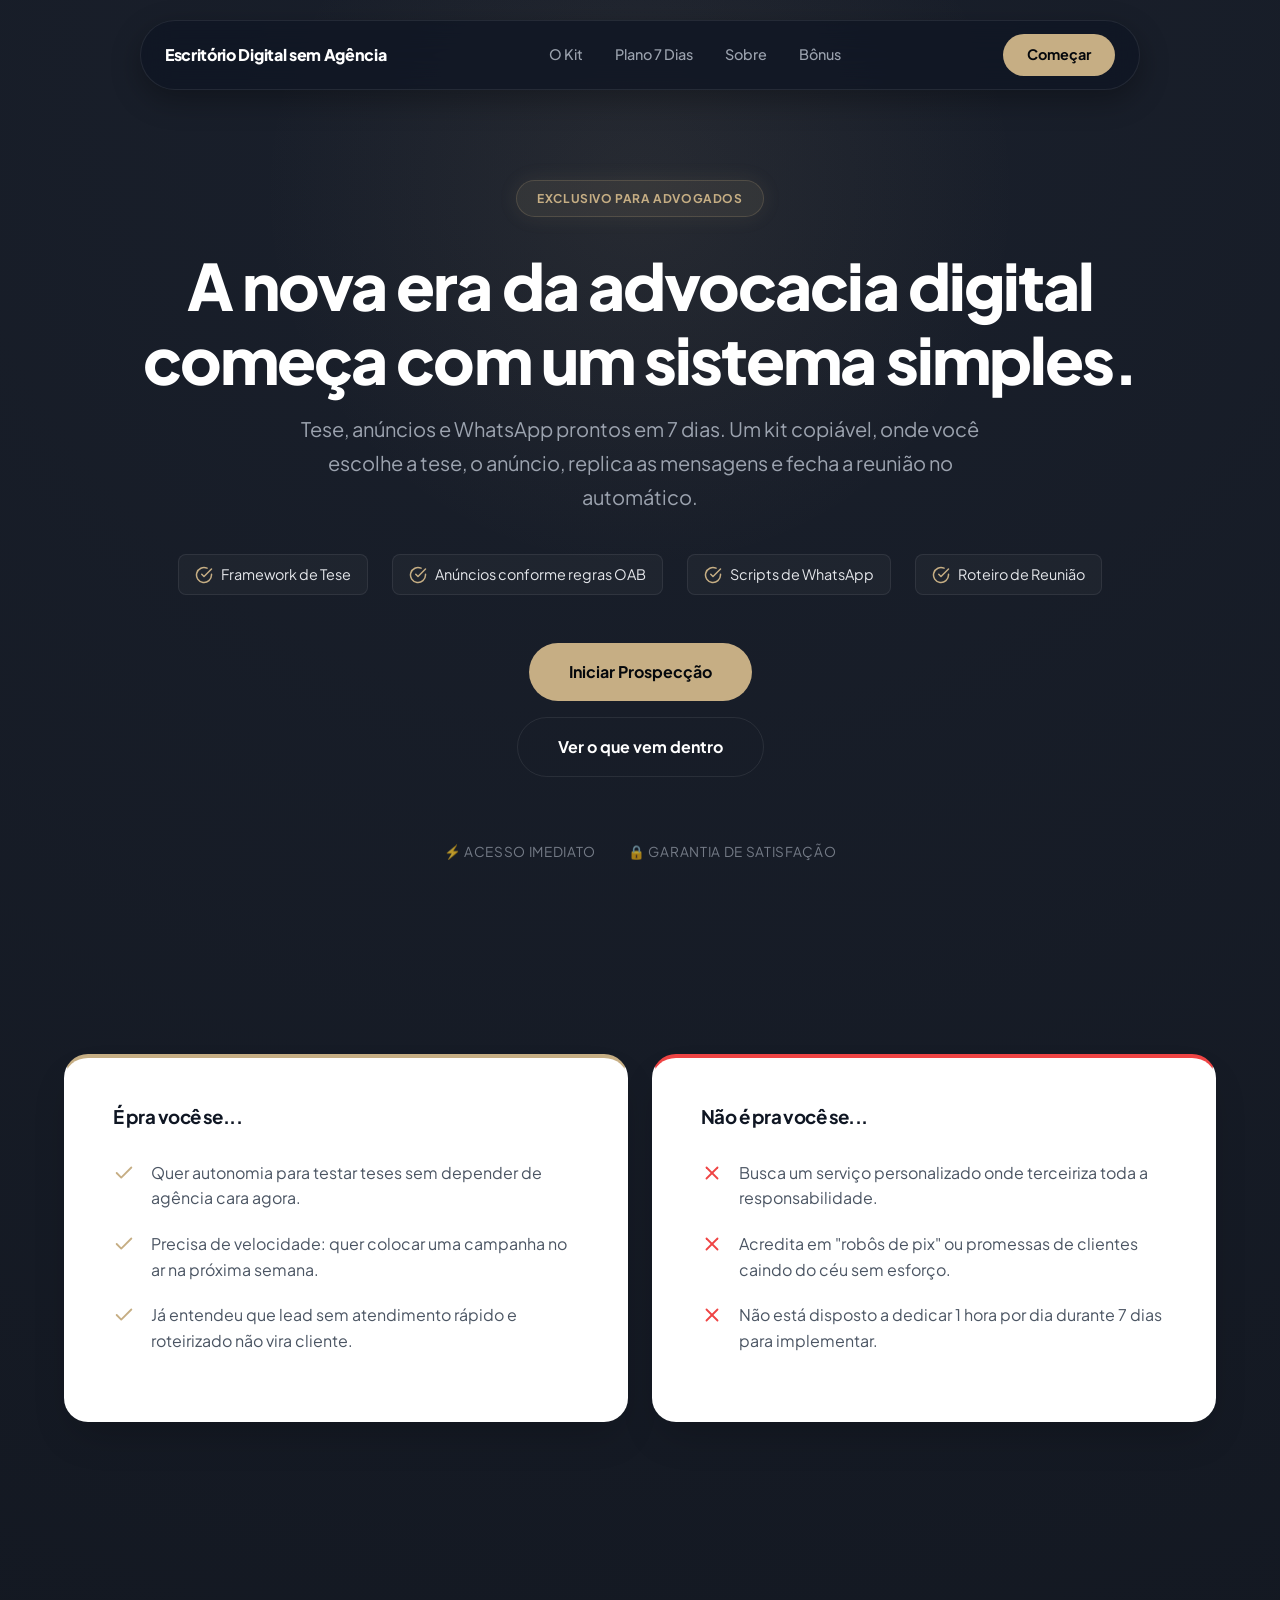
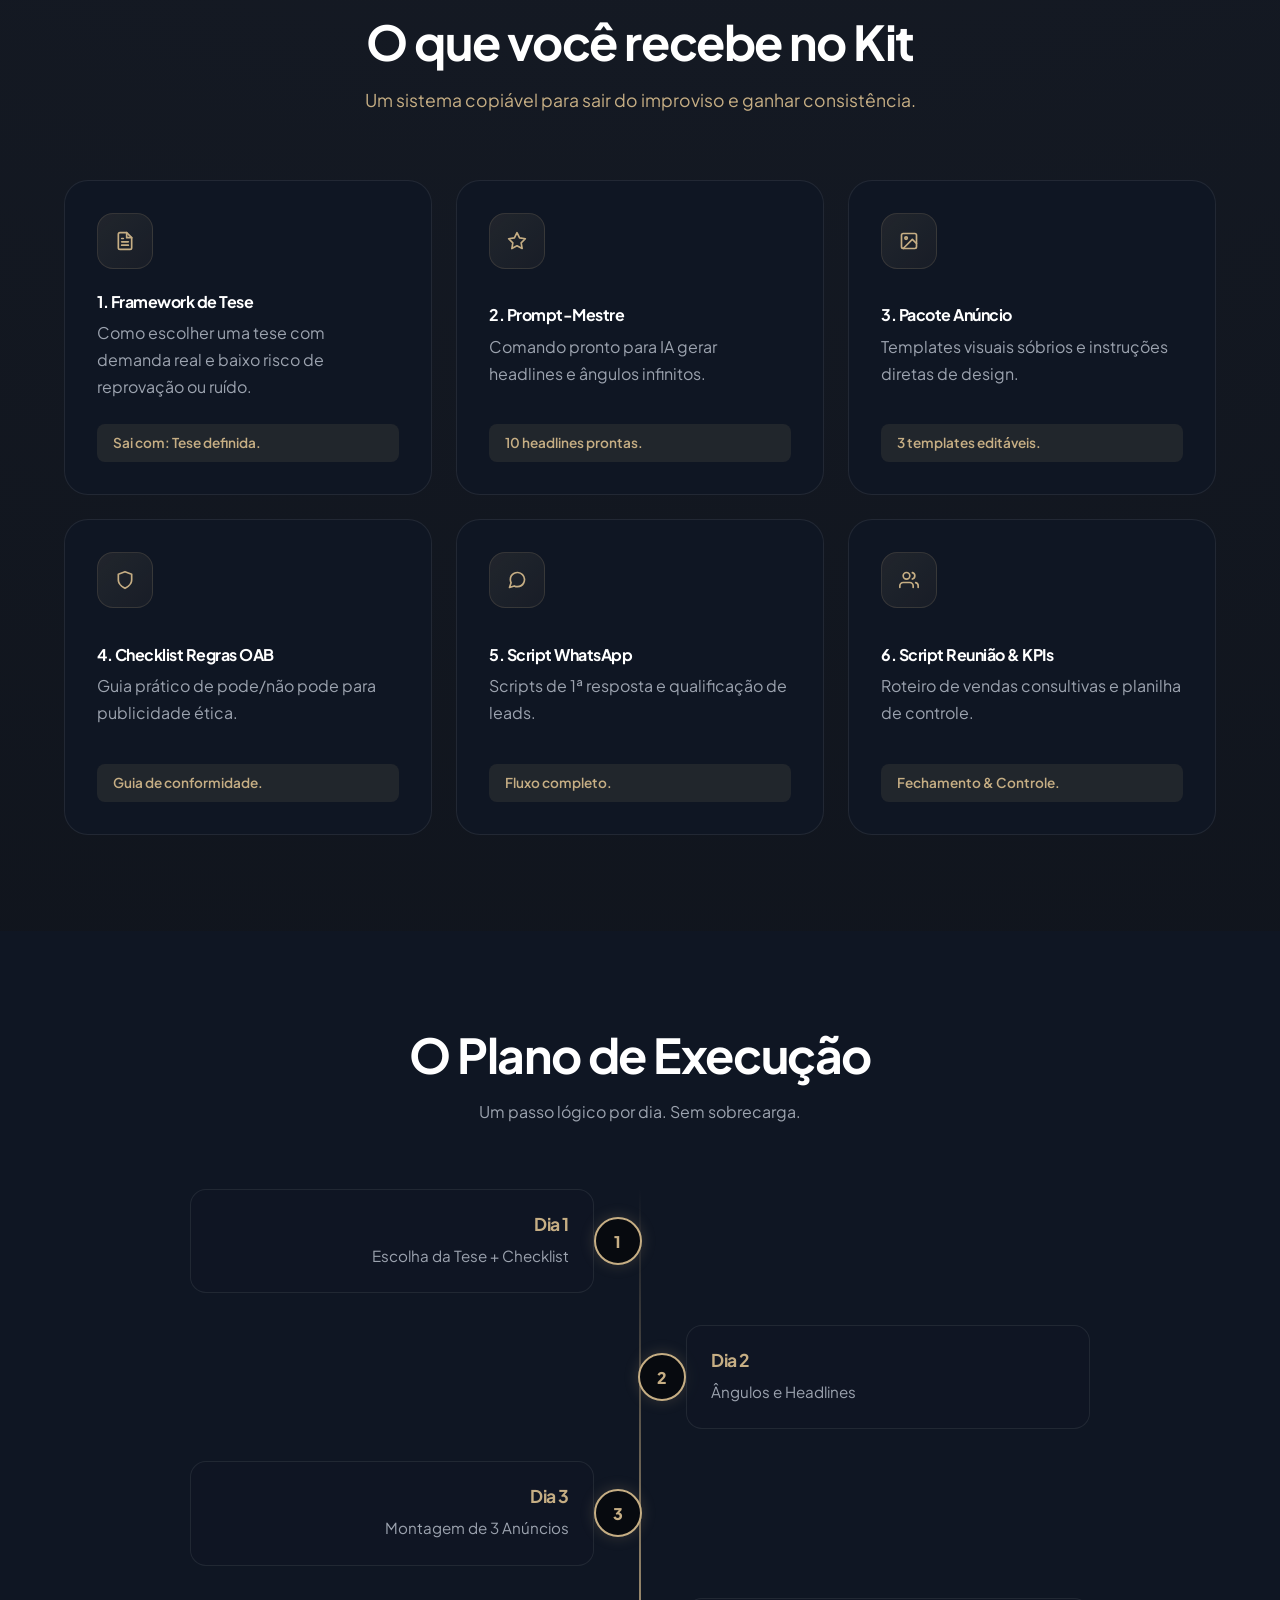
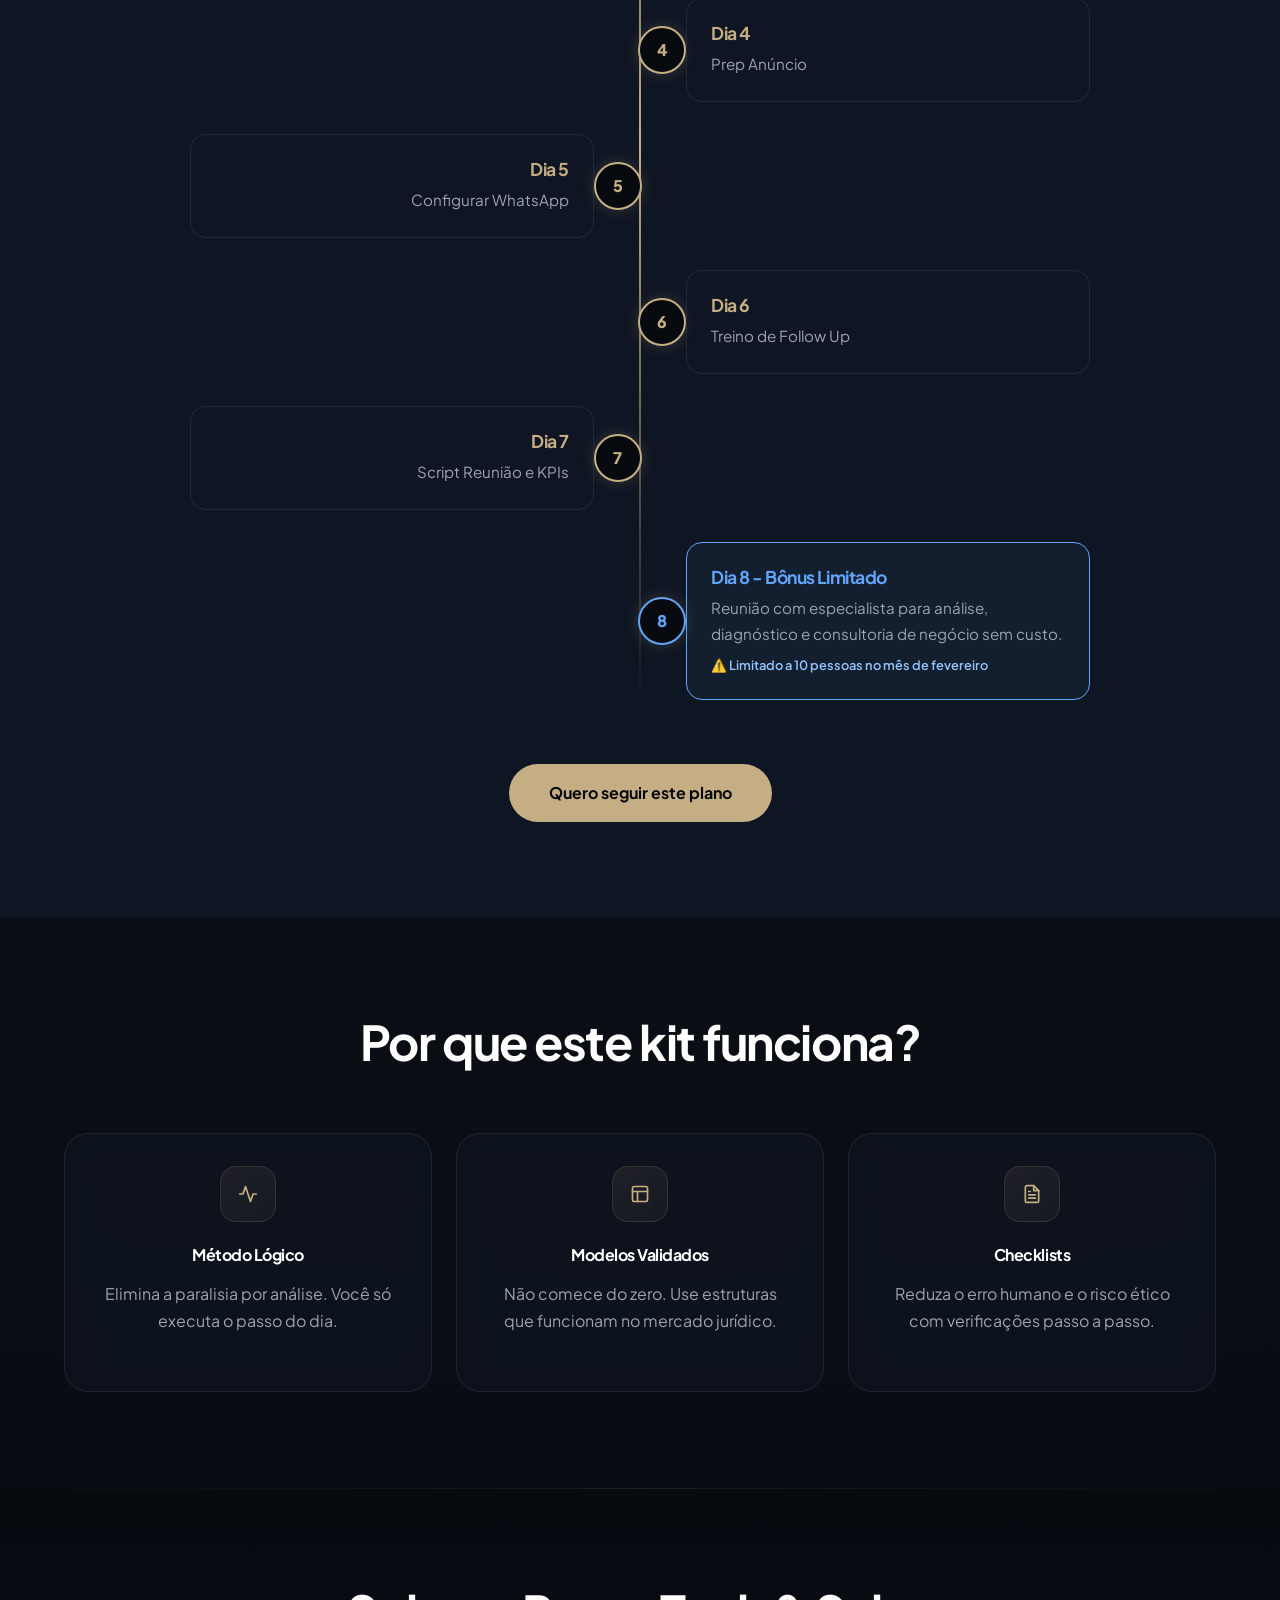
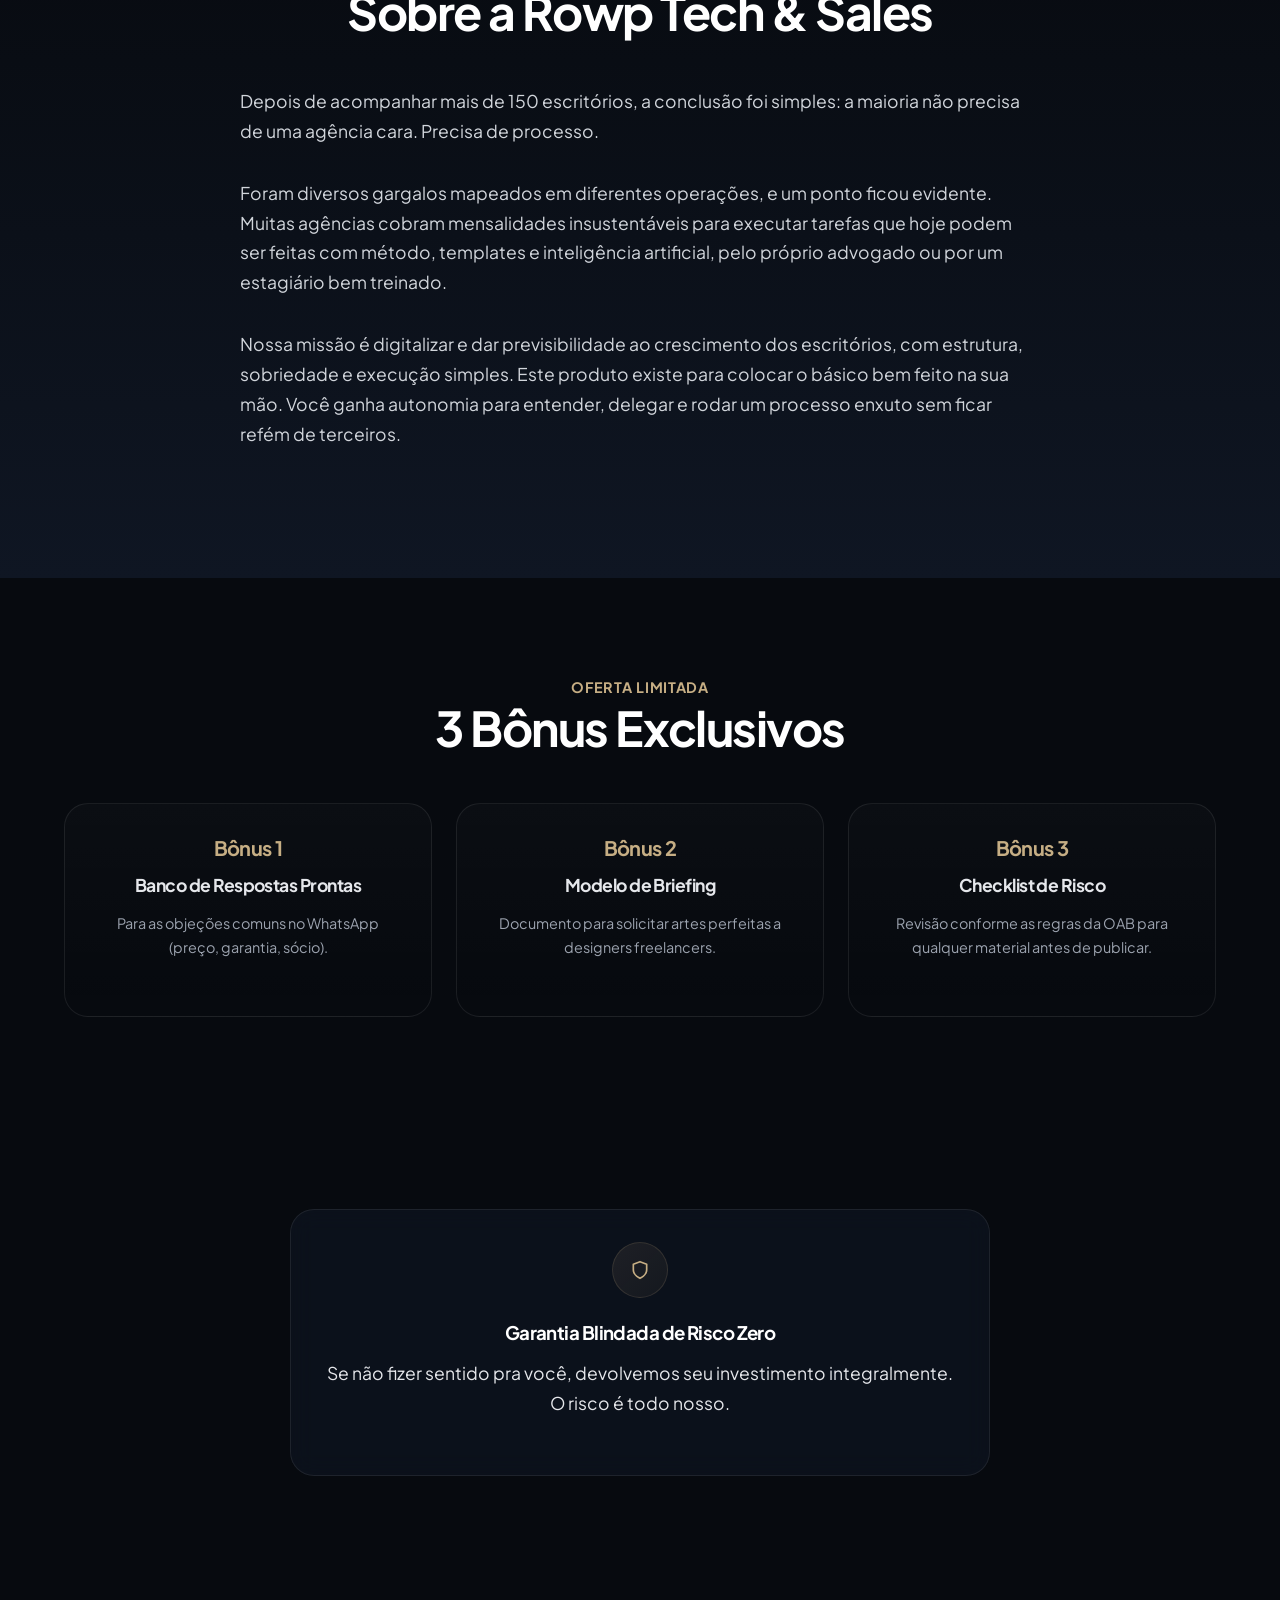
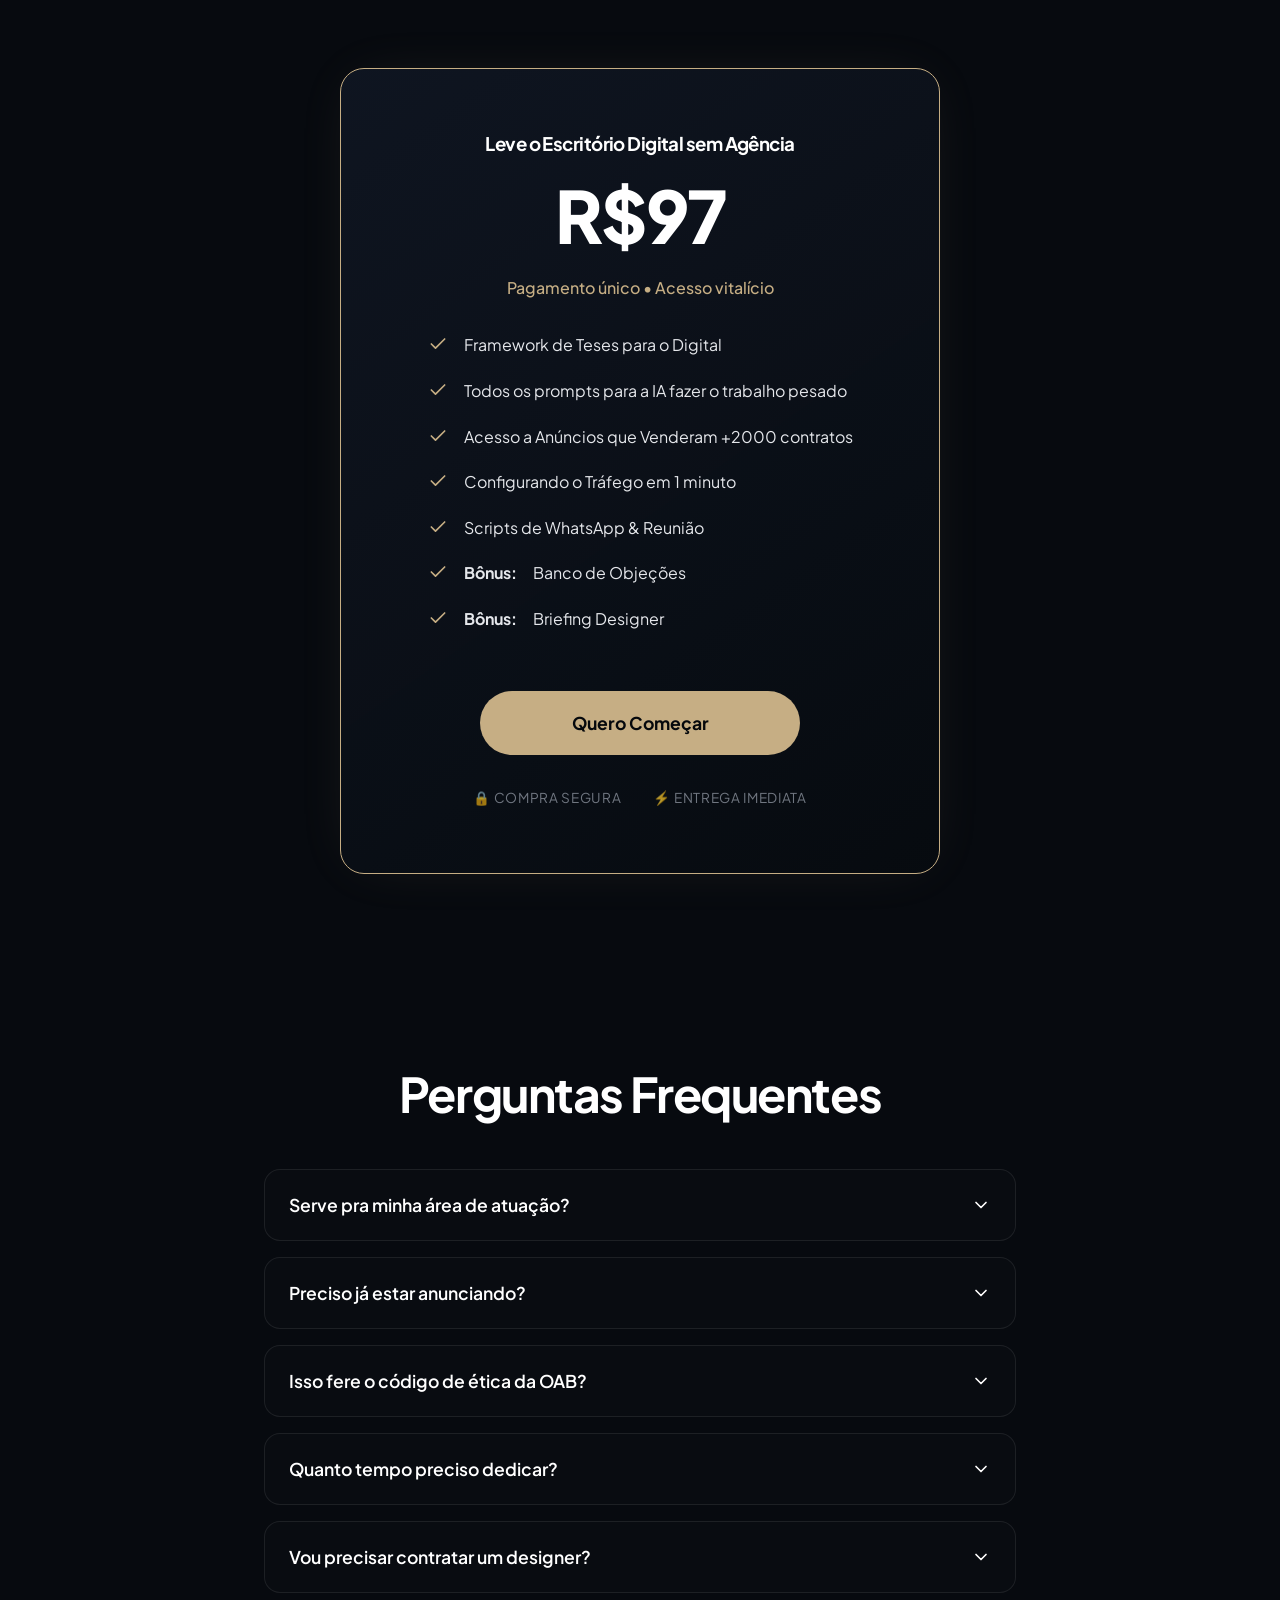
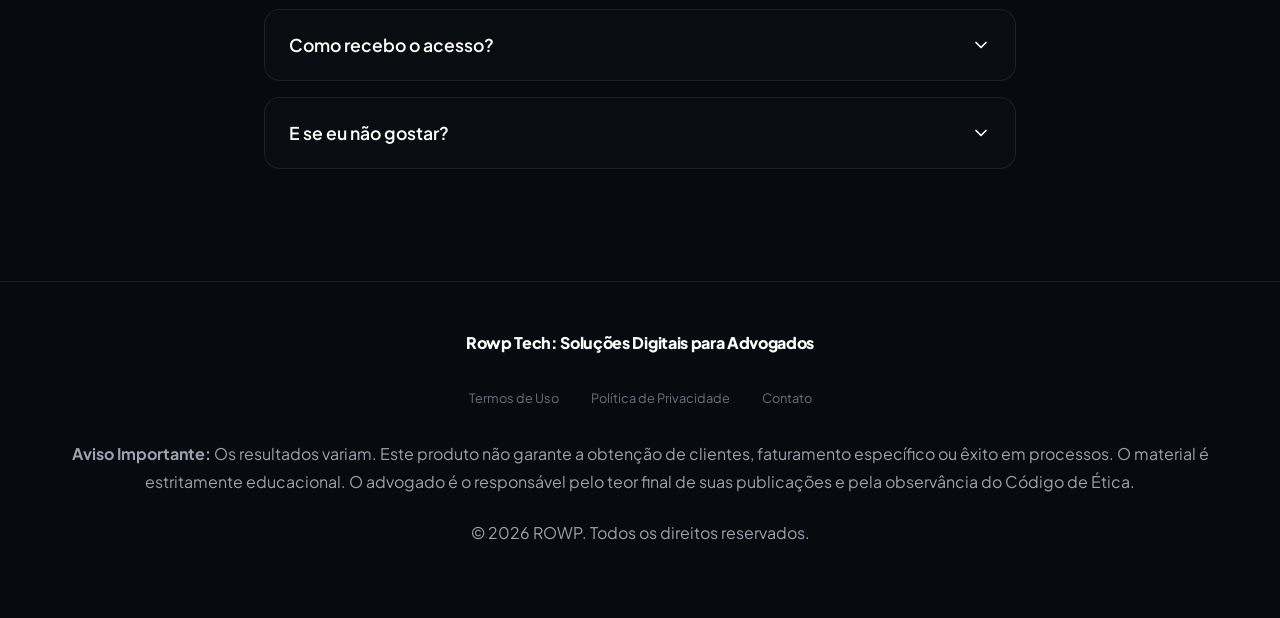
==== commit 960d8e5d: "Add files via upload" ====
--- a/edsa/index.html
+++ b/edsa/index.html
@@ -3,8 +3,8 @@
 <head>
     <meta charset="UTF-8">
     <meta name="viewport" content="width=device-width, initial-scale=1.0">
-    <title>Escritório Digital sem Agência | Tese, Criativo e WhatsApp</title>
-    <meta name="description" content="A nova era da advocacia digital. Tenha tese, criativos e scripts prontos em 7 dias. Conforme as regras da OAB. Sem agência.">
+    <title>Escritório Digital sem Agência | Tese, Anúncio e WhatsApp</title>
+    <meta name="description" content="A nova era da advocacia digital. Tenha tese, anúncios e scripts prontos em 7 dias. Conforme as regras da OAB. Sem agência.">
     
     <!-- Fonte Modern (Similar a Aeonik) -->
     <link rel="preconnect" href="https://fonts.googleapis.com">
@@ -664,11 +664,11 @@
             <div class="container" style="position: relative; z-index: 2;">
                 <div class="hero-badge">EXCLUSIVO PARA ADVOGADOS</div>
                 <h1>A nova era da advocacia digital começa com um sistema simples.</h1>
-                <p class="hero-sub">Tese, criativos e WhatsApp prontos em 7 dias. Um kit copiável, onde você escolhe a tese, o criativo, replica as mensagens e fecha a reunião no automático.</p>
+                <p class="hero-sub">Tese, anúncios e WhatsApp prontos em 7 dias. Um kit copiável, onde você escolhe a tese, o anúncio, replica as mensagens e fecha a reunião no automático.</p>
 
                 <div class="hero-bullets">
                     <div class="pill-tag"><svg viewBox="0 0 24 24"><path d="M22 11.08V12a10 10 0 1 1-5.93-9.14"></path><polyline points="22 4 12 14.01 9 11.01"></polyline></svg> Framework de Tese</div>
-                    <div class="pill-tag"><svg viewBox="0 0 24 24"><path d="M22 11.08V12a10 10 0 1 1-5.93-9.14"></path><polyline points="22 4 12 14.01 9 11.01"></polyline></svg> Criativos conforme regras OAB</div>
+                    <div class="pill-tag"><svg viewBox="0 0 24 24"><path d="M22 11.08V12a10 10 0 1 1-5.93-9.14"></path><polyline points="22 4 12 14.01 9 11.01"></polyline></svg> Anúncios conforme regras OAB</div>
                     <div class="pill-tag"><svg viewBox="0 0 24 24"><path d="M22 11.08V12a10 10 0 1 1-5.93-9.14"></path><polyline points="22 4 12 14.01 9 11.01"></polyline></svg> Scripts de WhatsApp</div>
                     <div class="pill-tag"><svg viewBox="0 0 24 24"><path d="M22 11.08V12a10 10 0 1 1-5.93-9.14"></path><polyline points="22 4 12 14.01 9 11.01"></polyline></svg> Roteiro de Reunião</div>
                 </div>
@@ -761,7 +761,7 @@
                         <div class="icon-box">
                             <svg viewBox="0 0 24 24"><rect x="3" y="3" width="18" height="18" rx="2" ry="2"></rect><circle cx="8.5" cy="8.5" r="1.5"></circle><polyline points="21 15 16 10 5 21"></polyline></svg>
                         </div>
-                        <h4>3. Pacote Criativo</h4>
+                        <h4>3. Pacote Anúncio</h4>
                         <p>Templates visuais sóbrios e instruções diretas de design.</p>
                         <div class="card-result">3 templates editáveis.</div>
                     </div>
@@ -832,7 +832,7 @@
                         <div class="timeline-center">3</div>
                         <div class="timeline-content">
                             <h4>Dia 3</h4>
-                            <p>Montagem de 3 Criativos</p>
+                            <p>Montagem de 3 Anúncios</p>
                         </div>
                     </div>
                     <!-- Day 4 -->
@@ -1025,7 +1025,7 @@
                             <svg class="accordion-icon" viewBox="0 0 24 24"><polyline points="6 9 12 15 18 9"></polyline></svg>
                         </button>
                         <div class="accordion-content">
-                            <p>Não. O kit é justamente o passo anterior aos anúncios: é a preparação do terreno (tese, criativo e atendimento) para que, quando você anunciar, não jogue dinheiro fora.</p>
+                            <p>Não. O kit é justamente o passo anterior aos anúncios: é a preparação do terreno (tese, anúncio e atendimento) para que, quando você anunciar, não jogue dinheiro fora.</p>
                         </div>
                     </div>
 
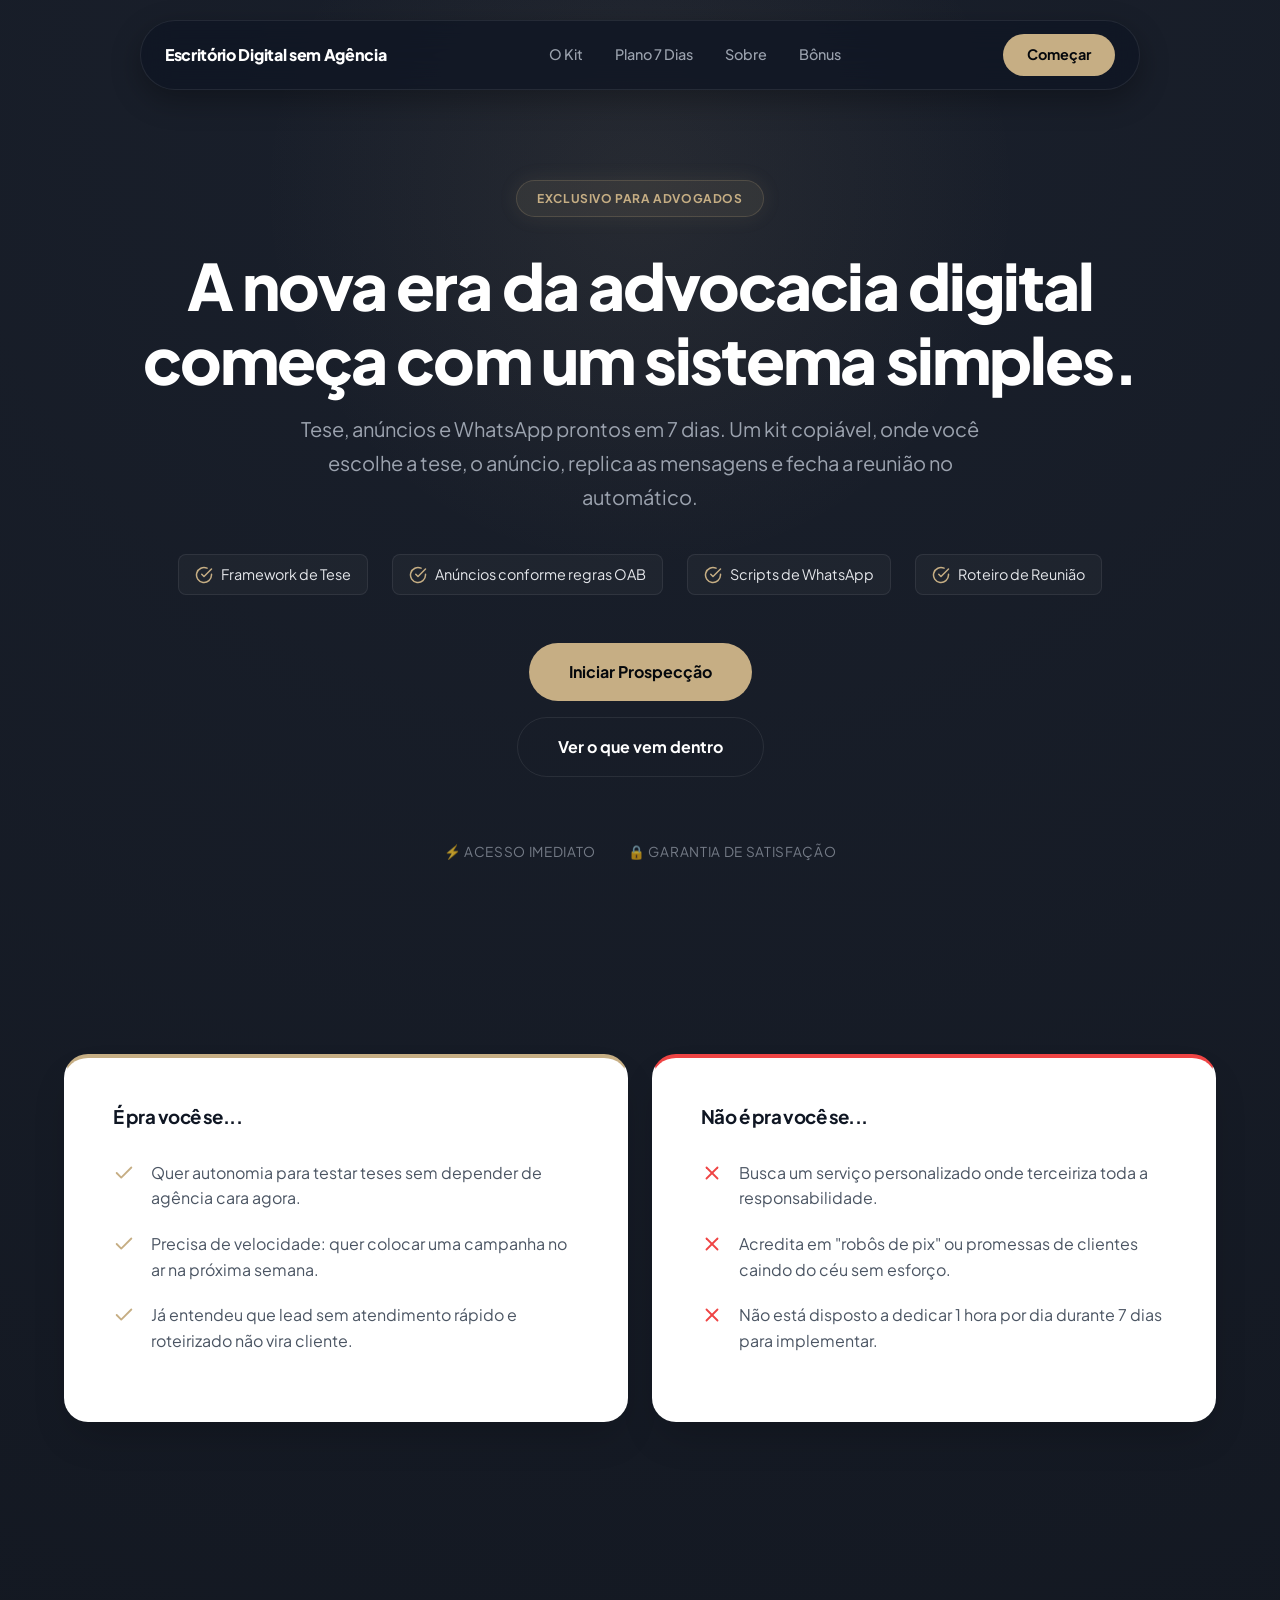
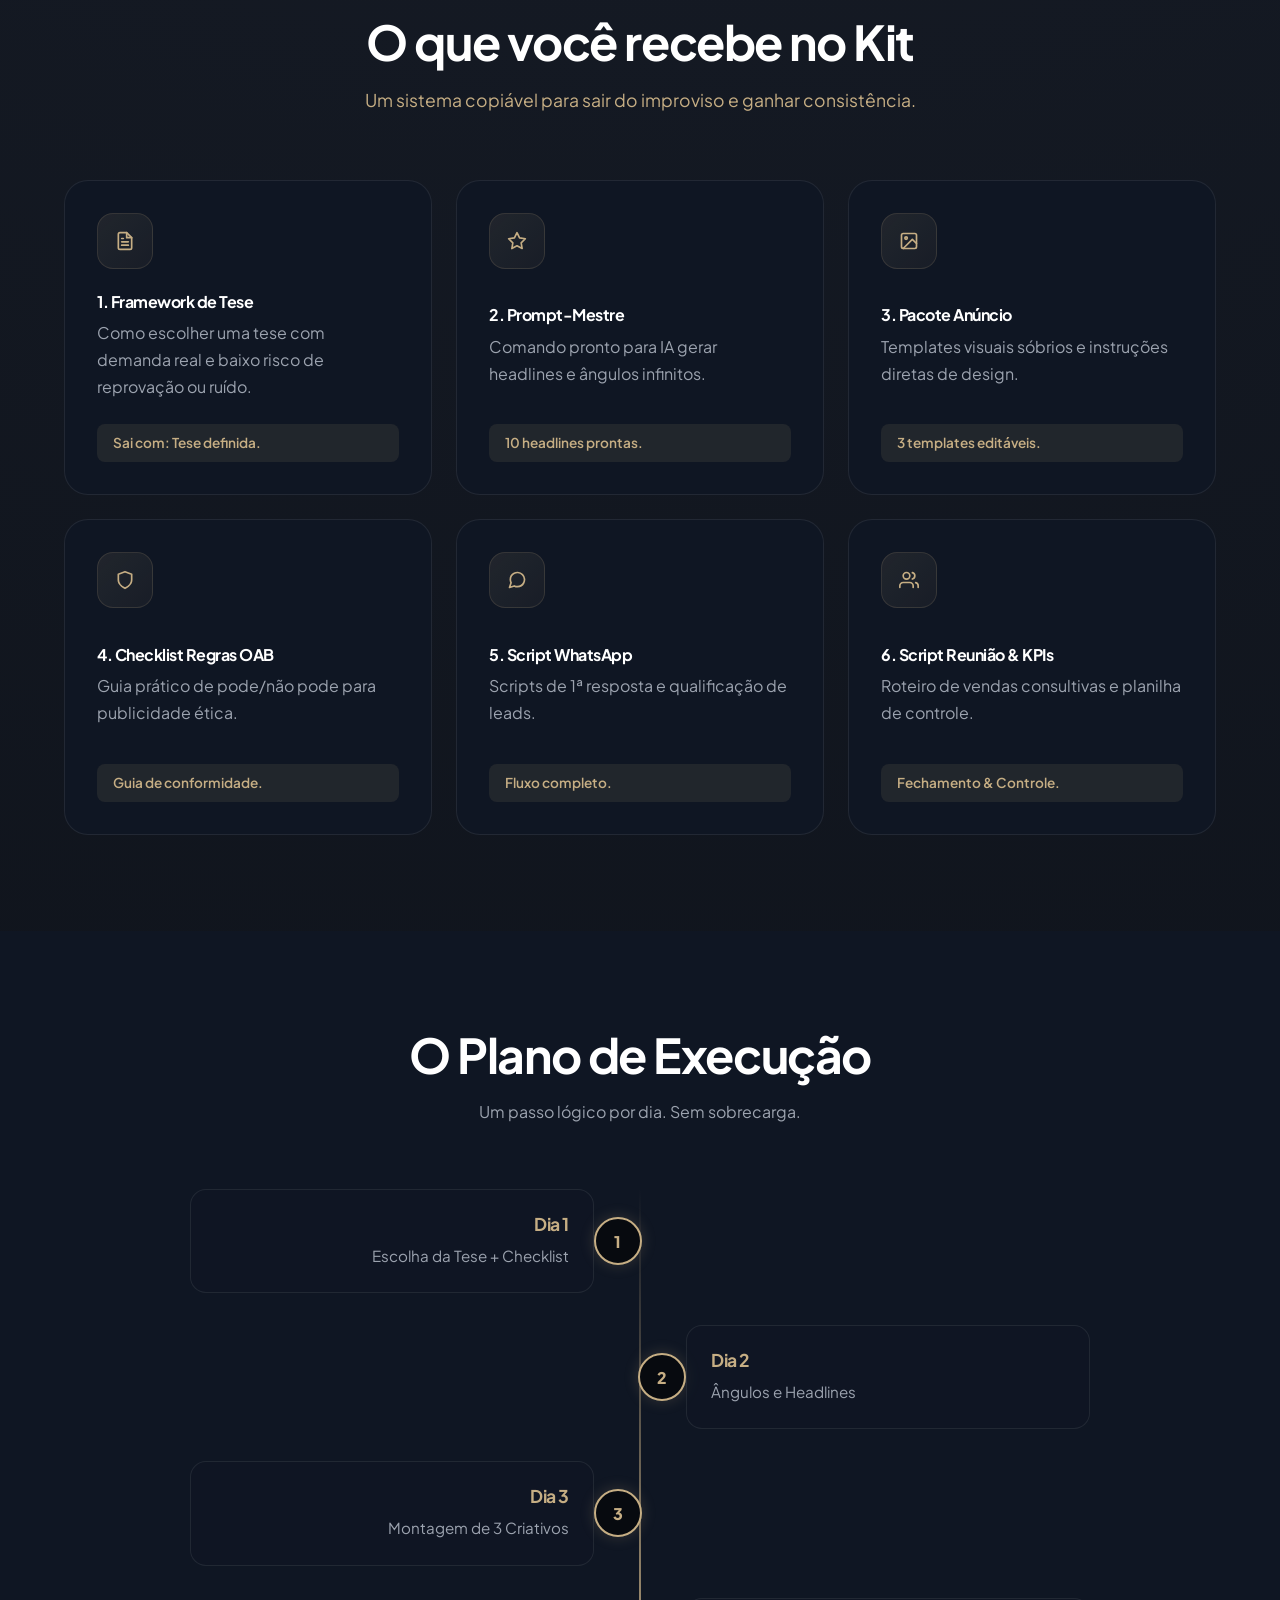
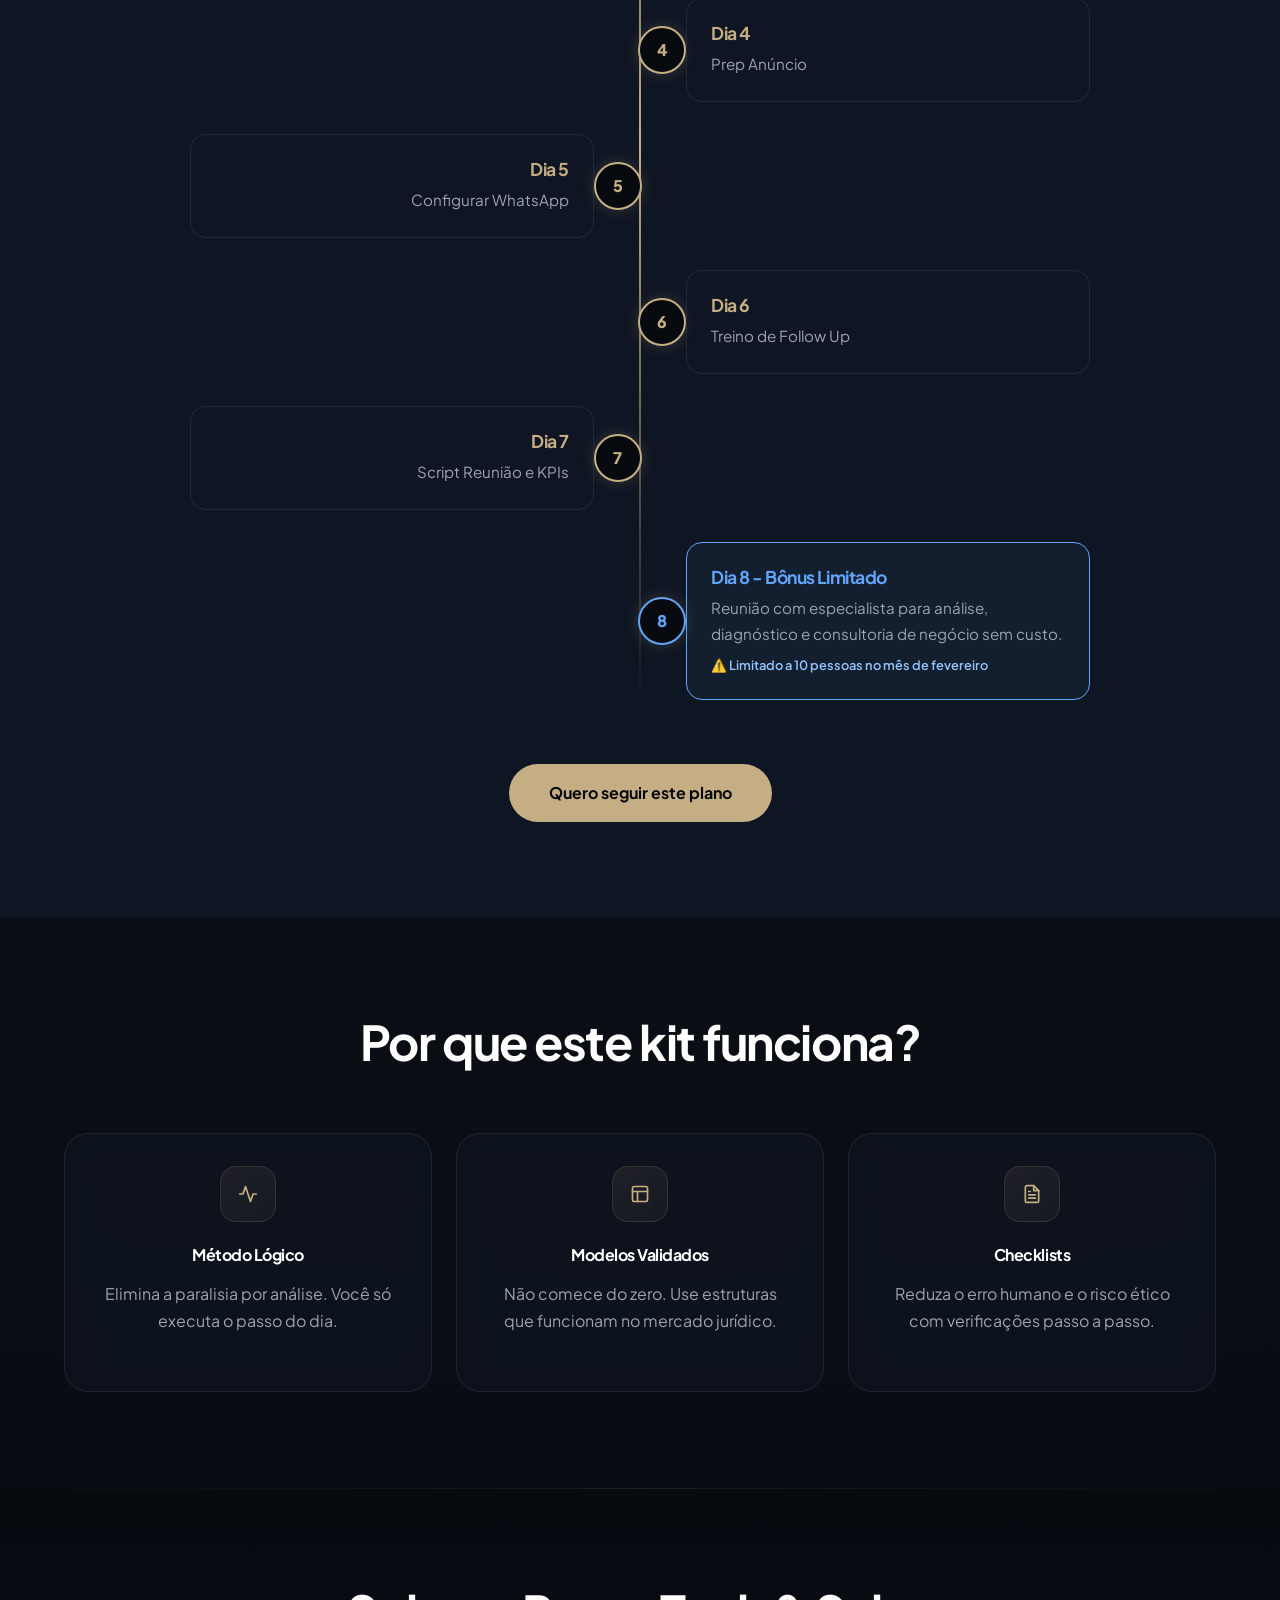
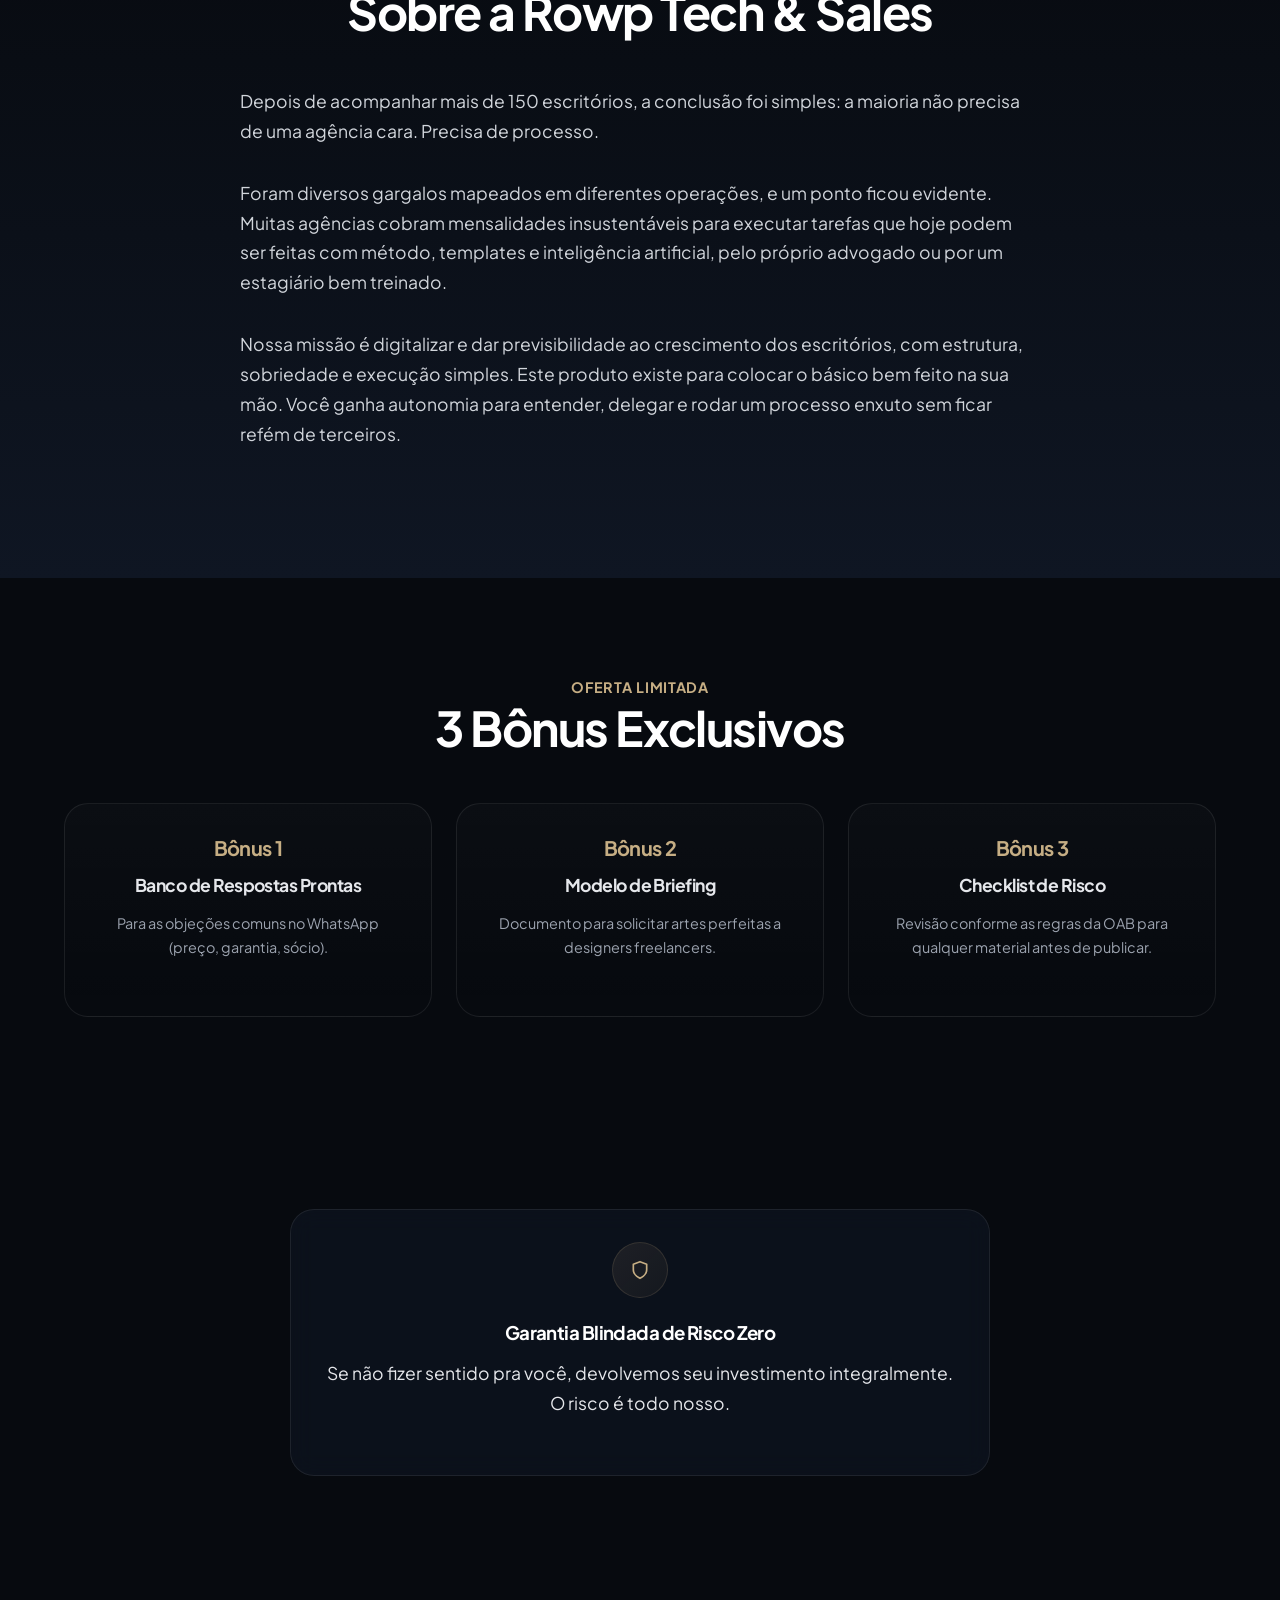
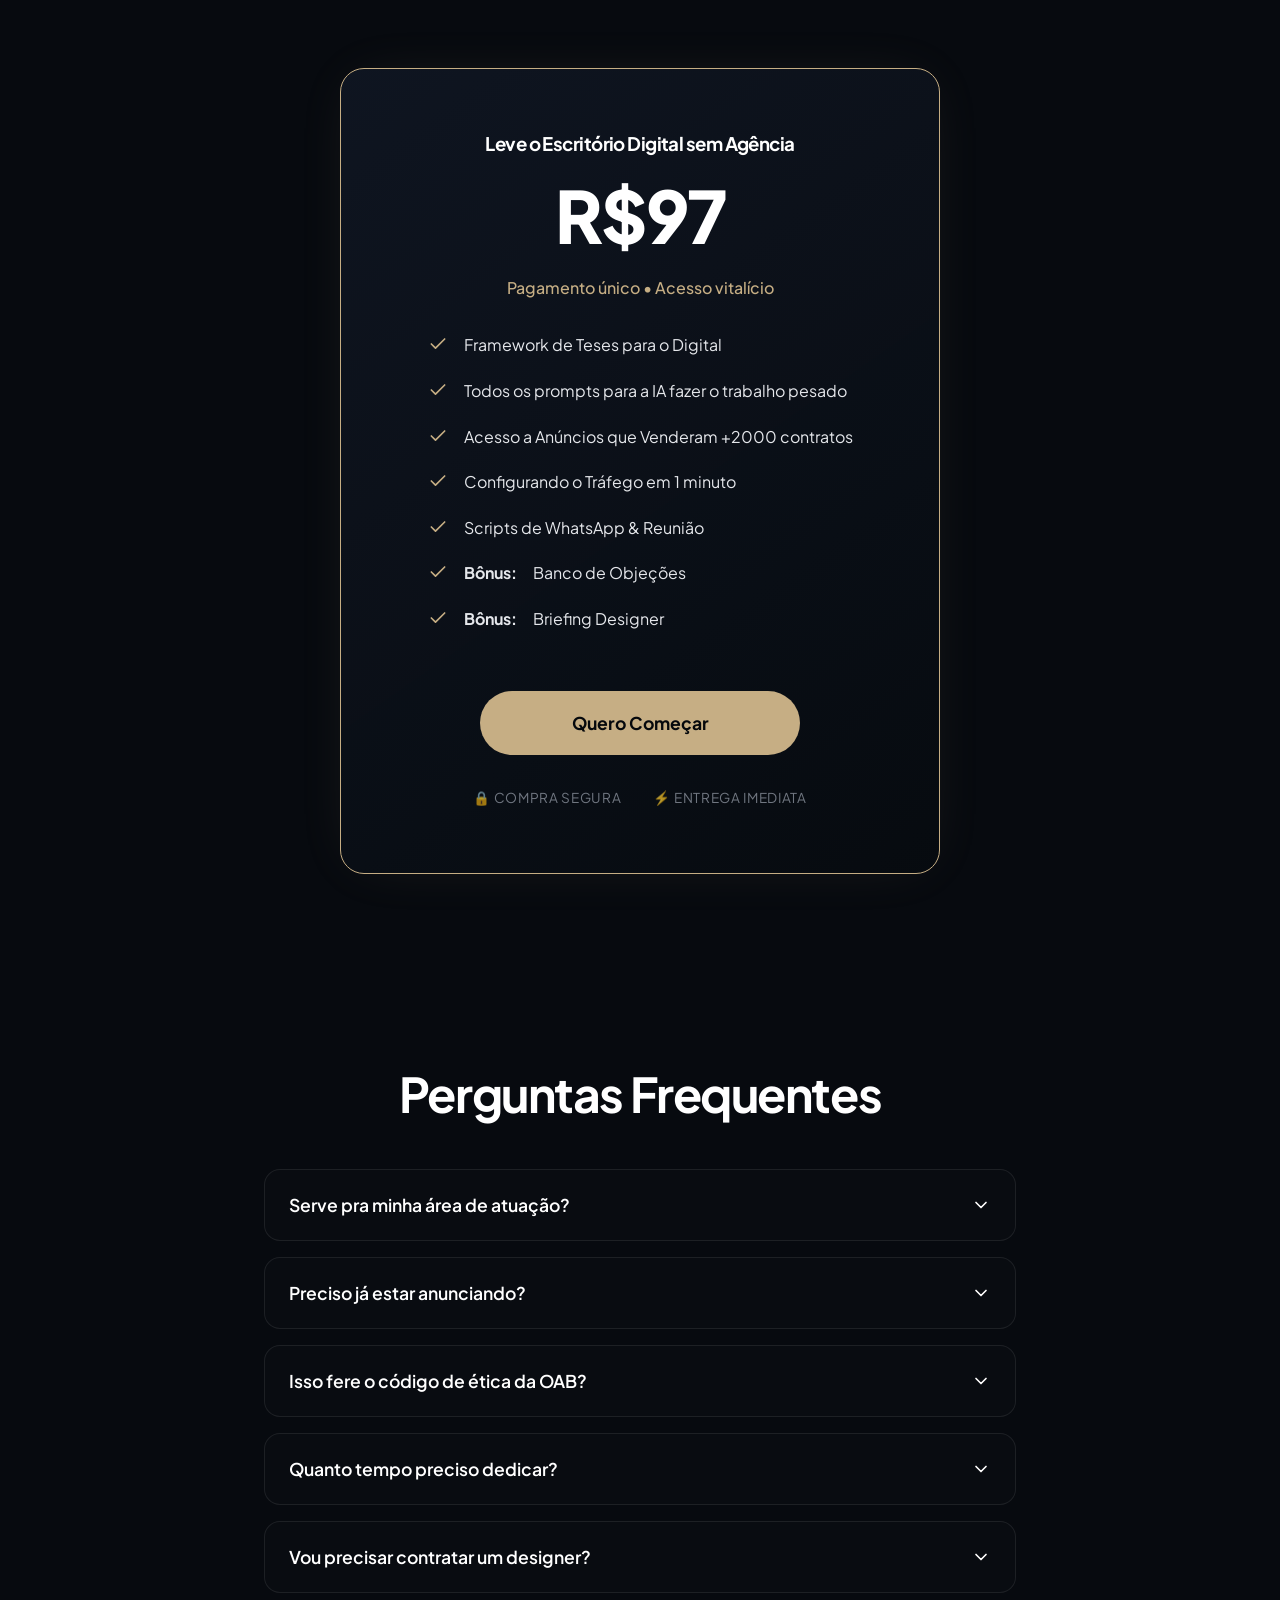
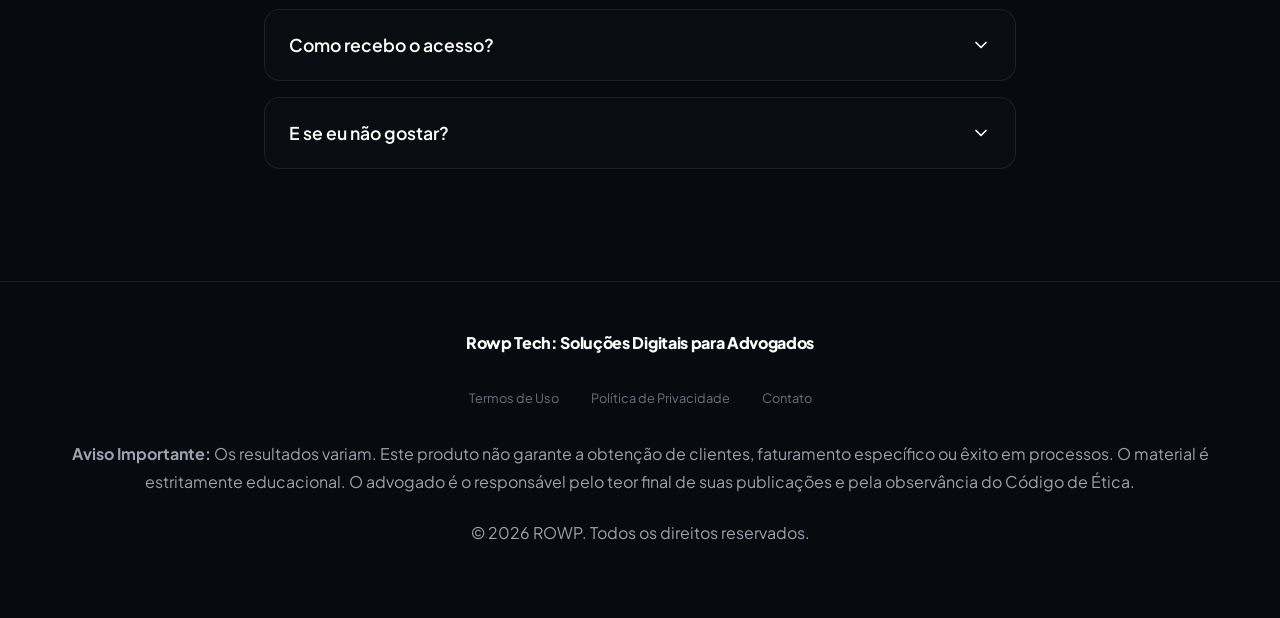
==== commit 255f08ca: "Add files via upload" ====
--- a/edsa/index.html
+++ b/edsa/index.html
@@ -832,7 +832,7 @@
                         <div class="timeline-center">3</div>
                         <div class="timeline-content">
                             <h4>Dia 3</h4>
-                            <p>Montagem de 3 Anúncios</p>
+                            <p>Montagem de 3 Criativos</p>
                         </div>
                     </div>
                     <!-- Day 4 -->
@@ -1025,7 +1025,7 @@
                             <svg class="accordion-icon" viewBox="0 0 24 24"><polyline points="6 9 12 15 18 9"></polyline></svg>
                         </button>
                         <div class="accordion-content">
-                            <p>Não. O kit é justamente o passo anterior aos anúncios: é a preparação do terreno (tese, anúncio e atendimento) para que, quando você anunciar, não jogue dinheiro fora.</p>
+                            <p>Não. O kit é também o passo anterior aos anúncios: é a preparação do terreno (tese, criativo e atendimento) para que, quando você anunciar, não jogue dinheiro fora.</p>
                         </div>
                     </div>
 
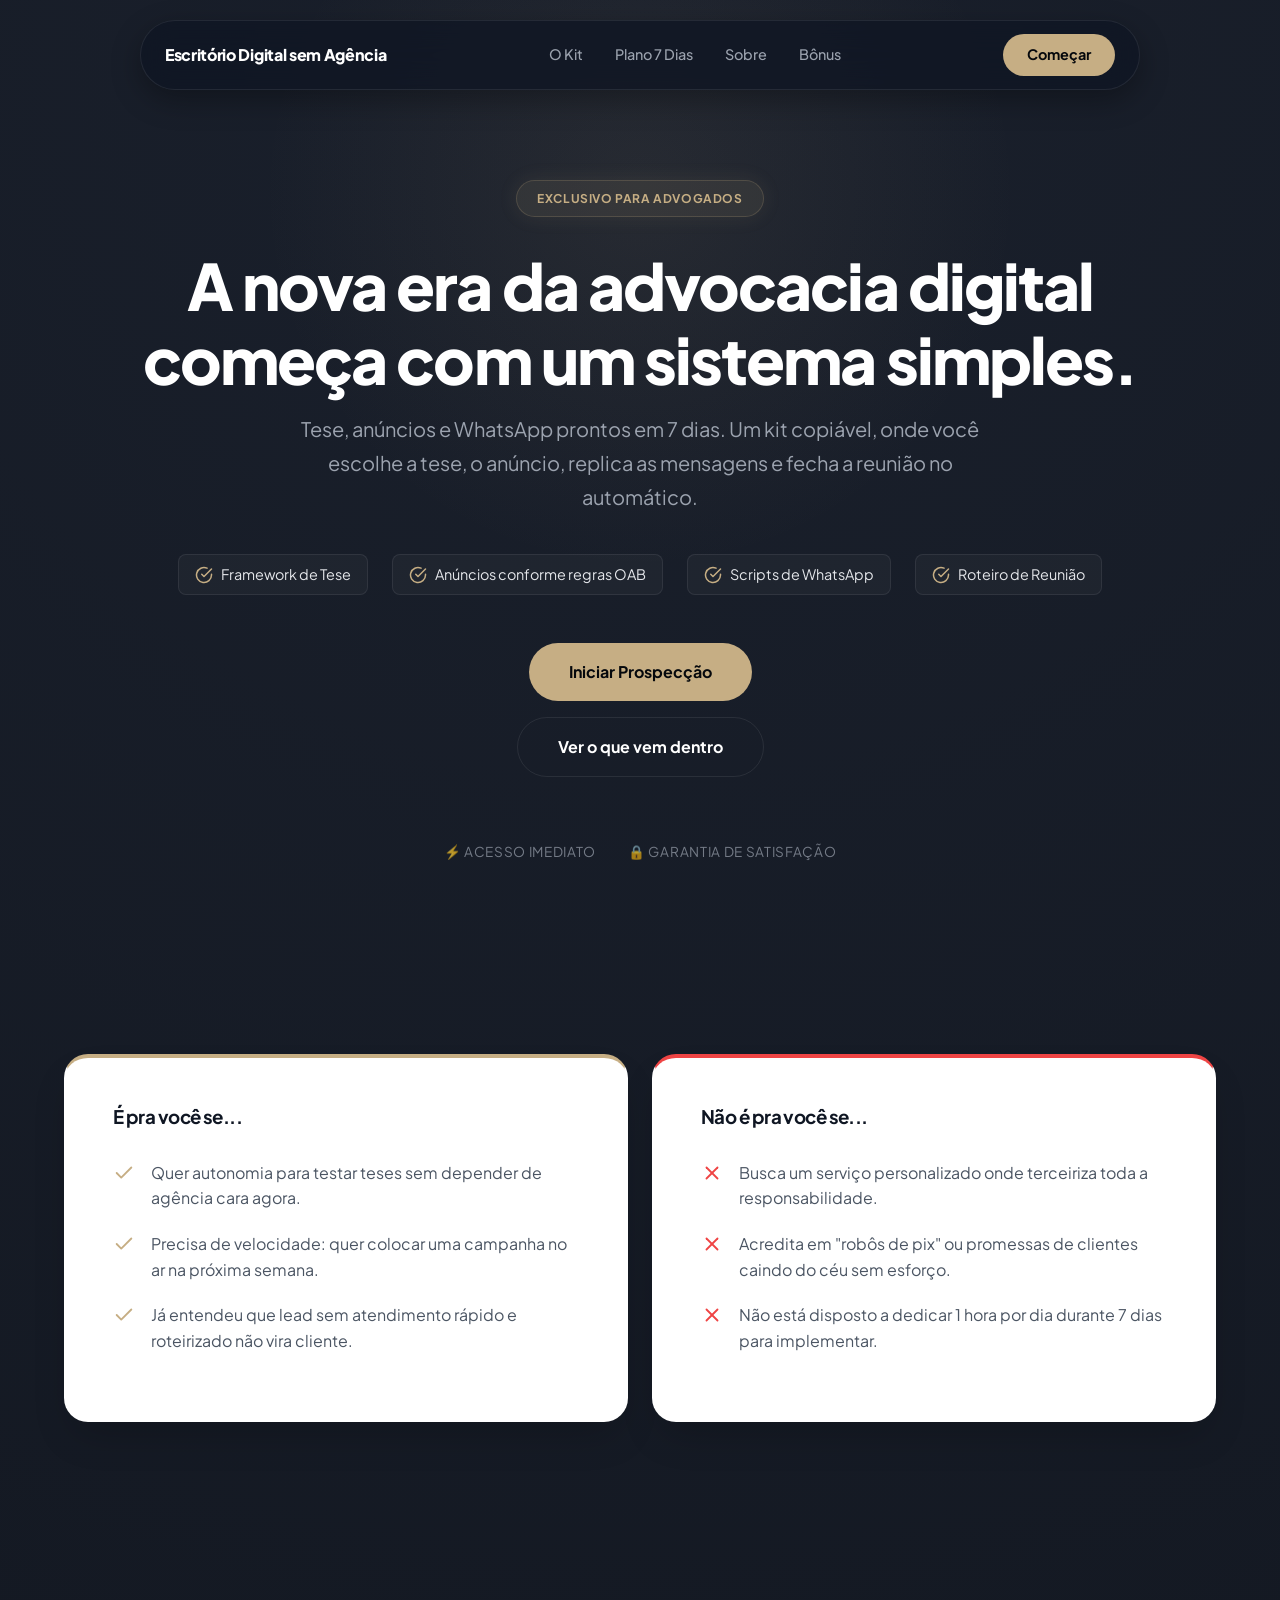
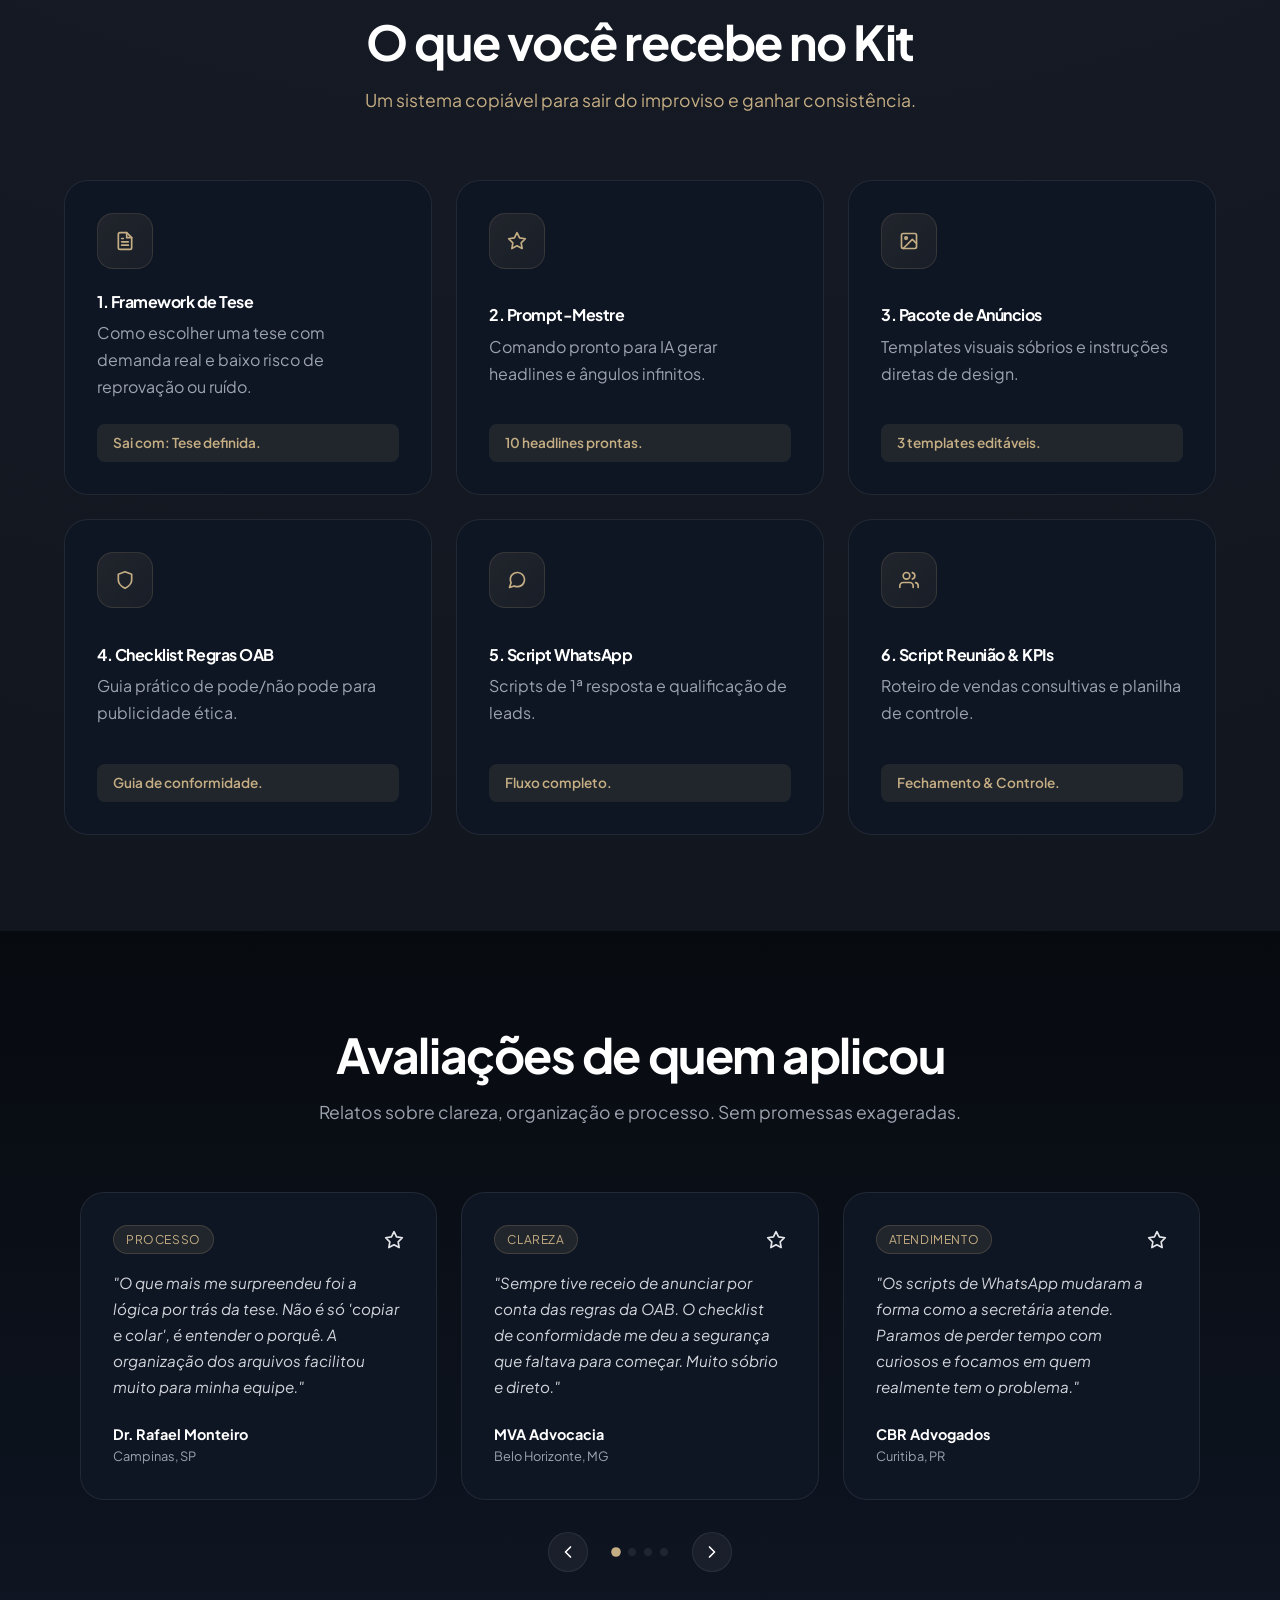
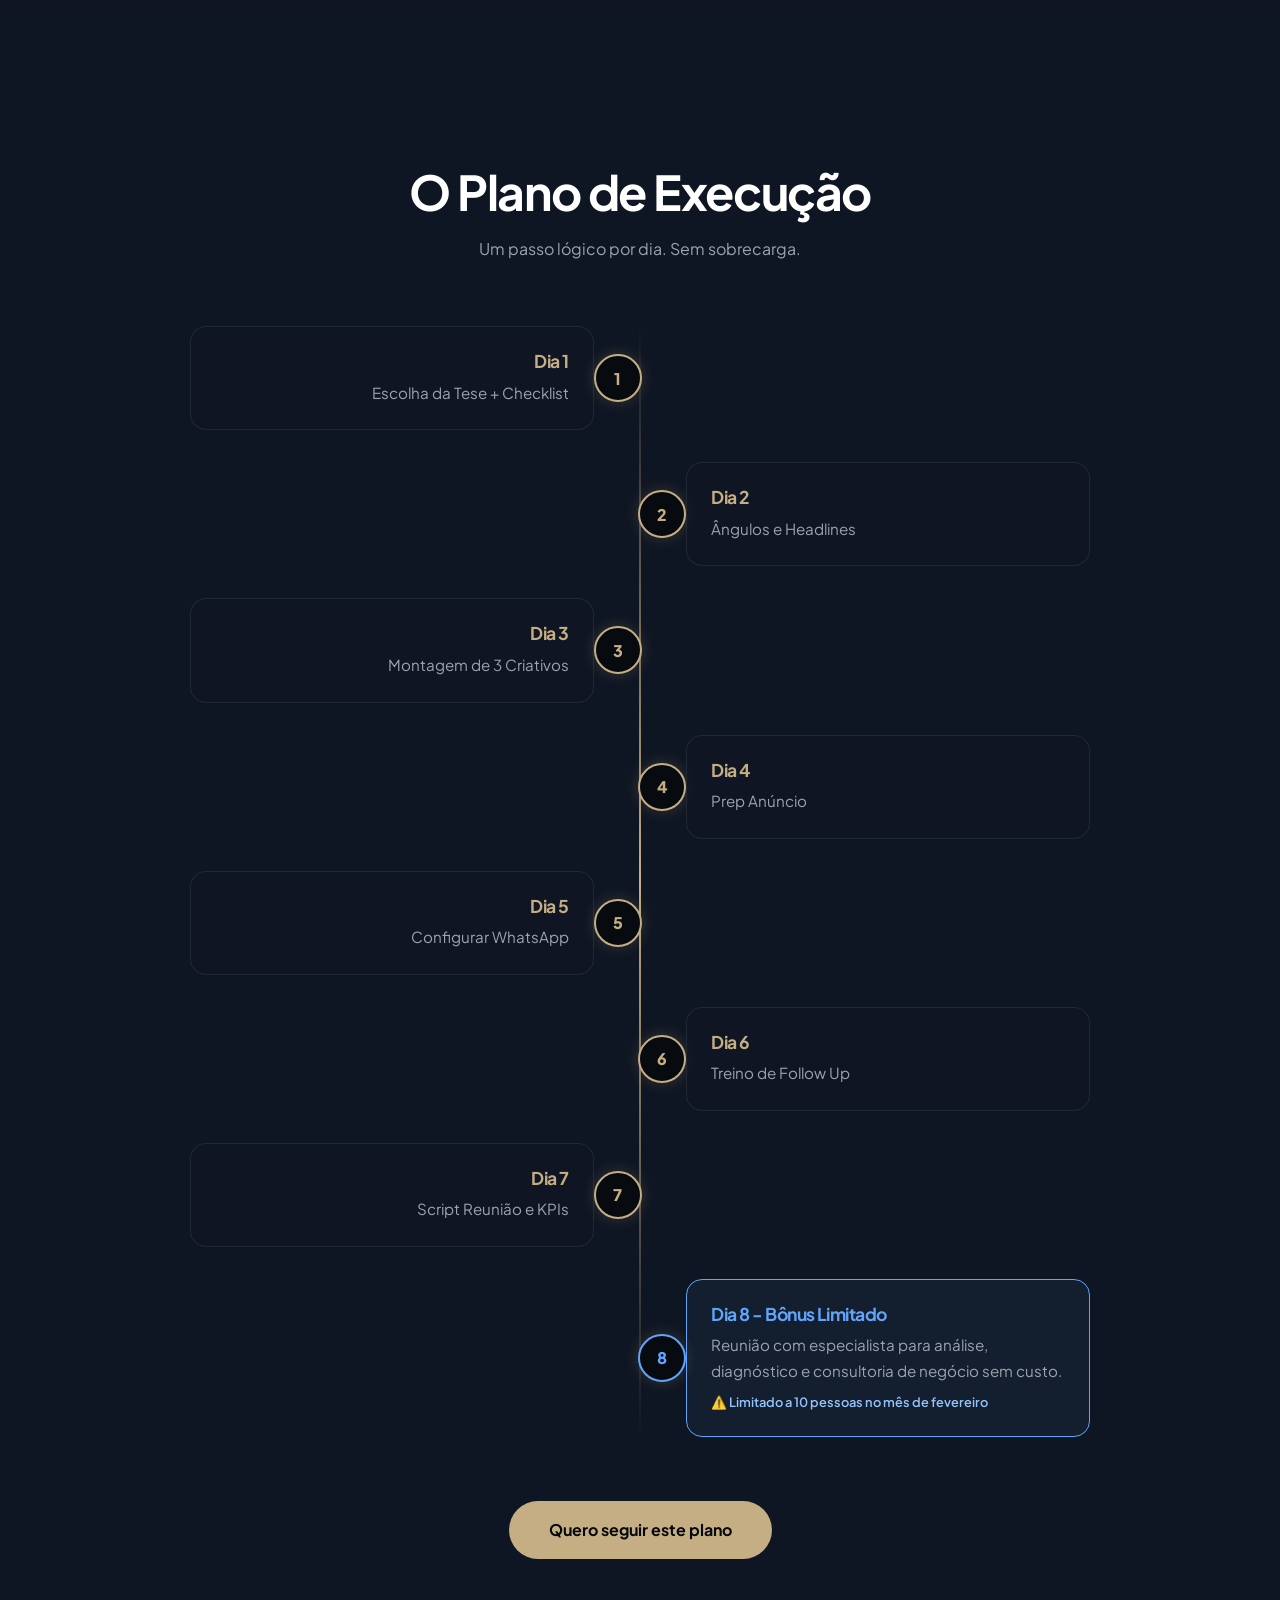
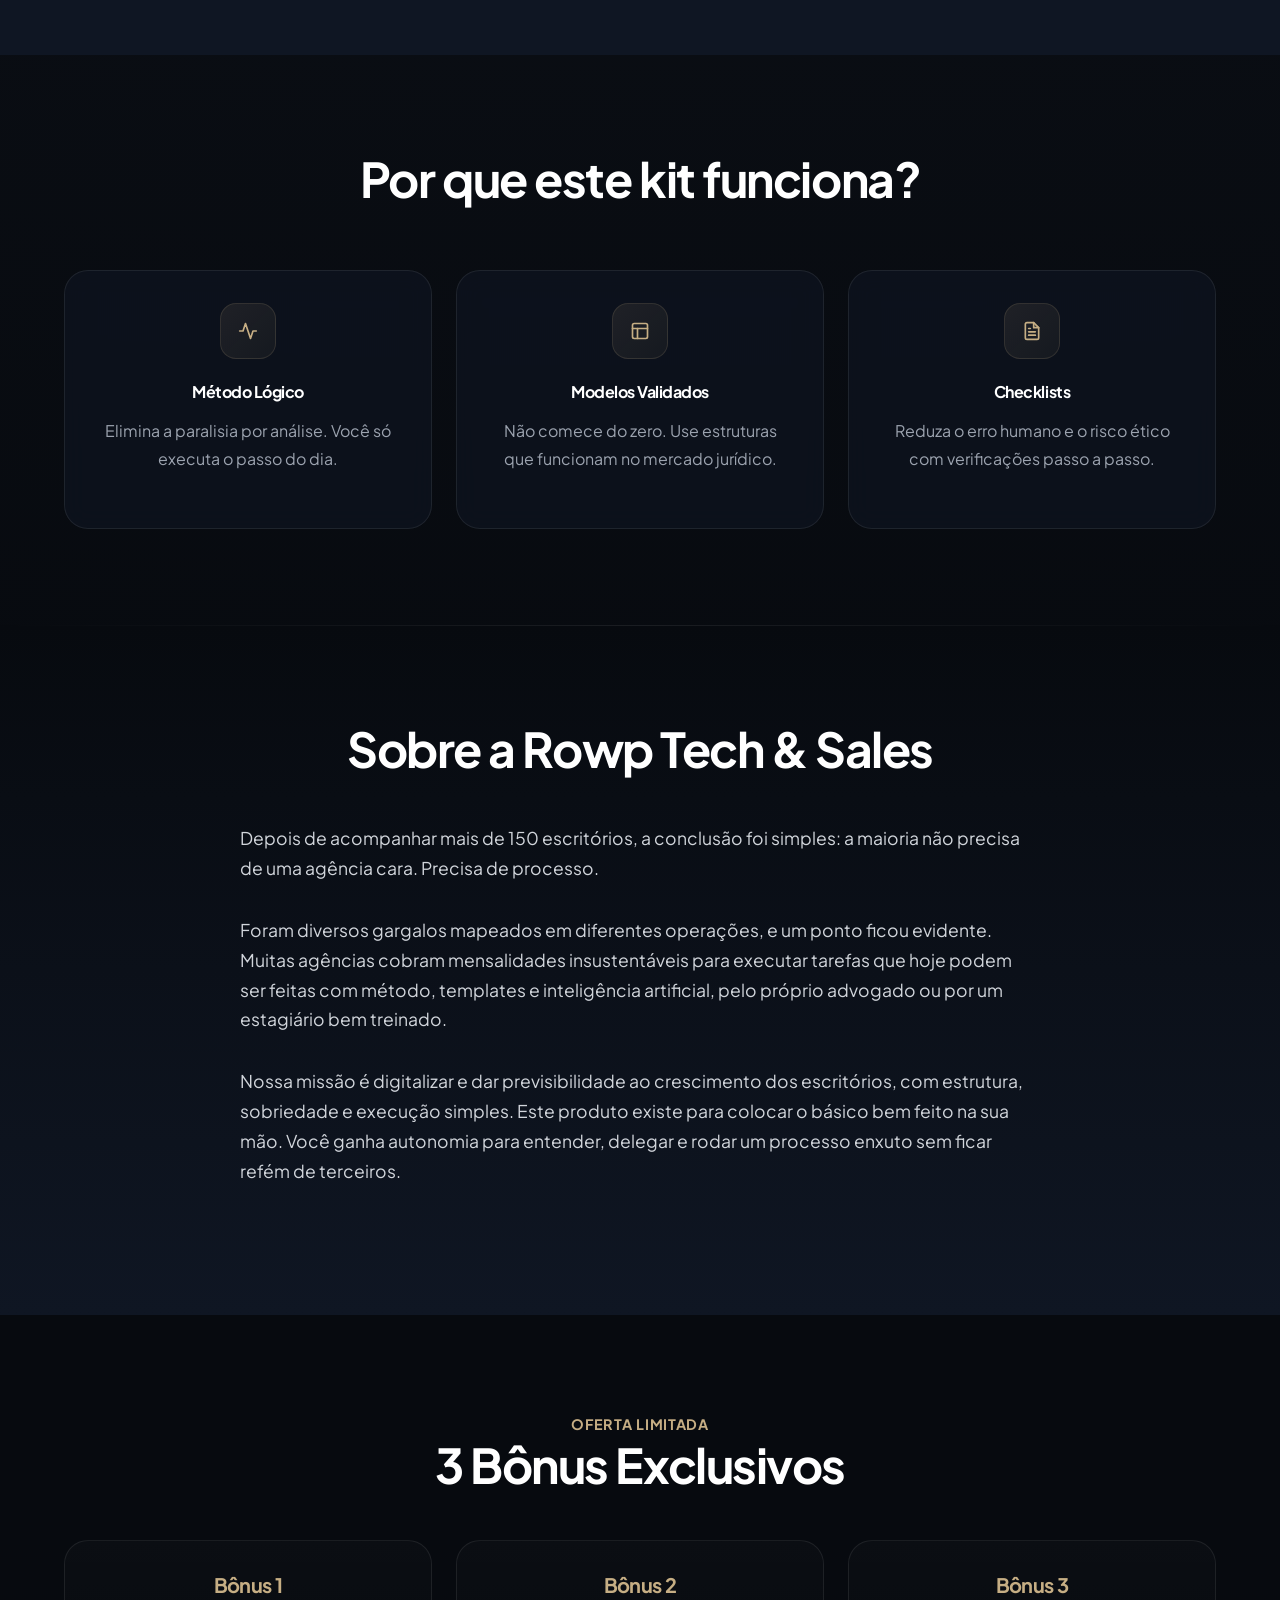
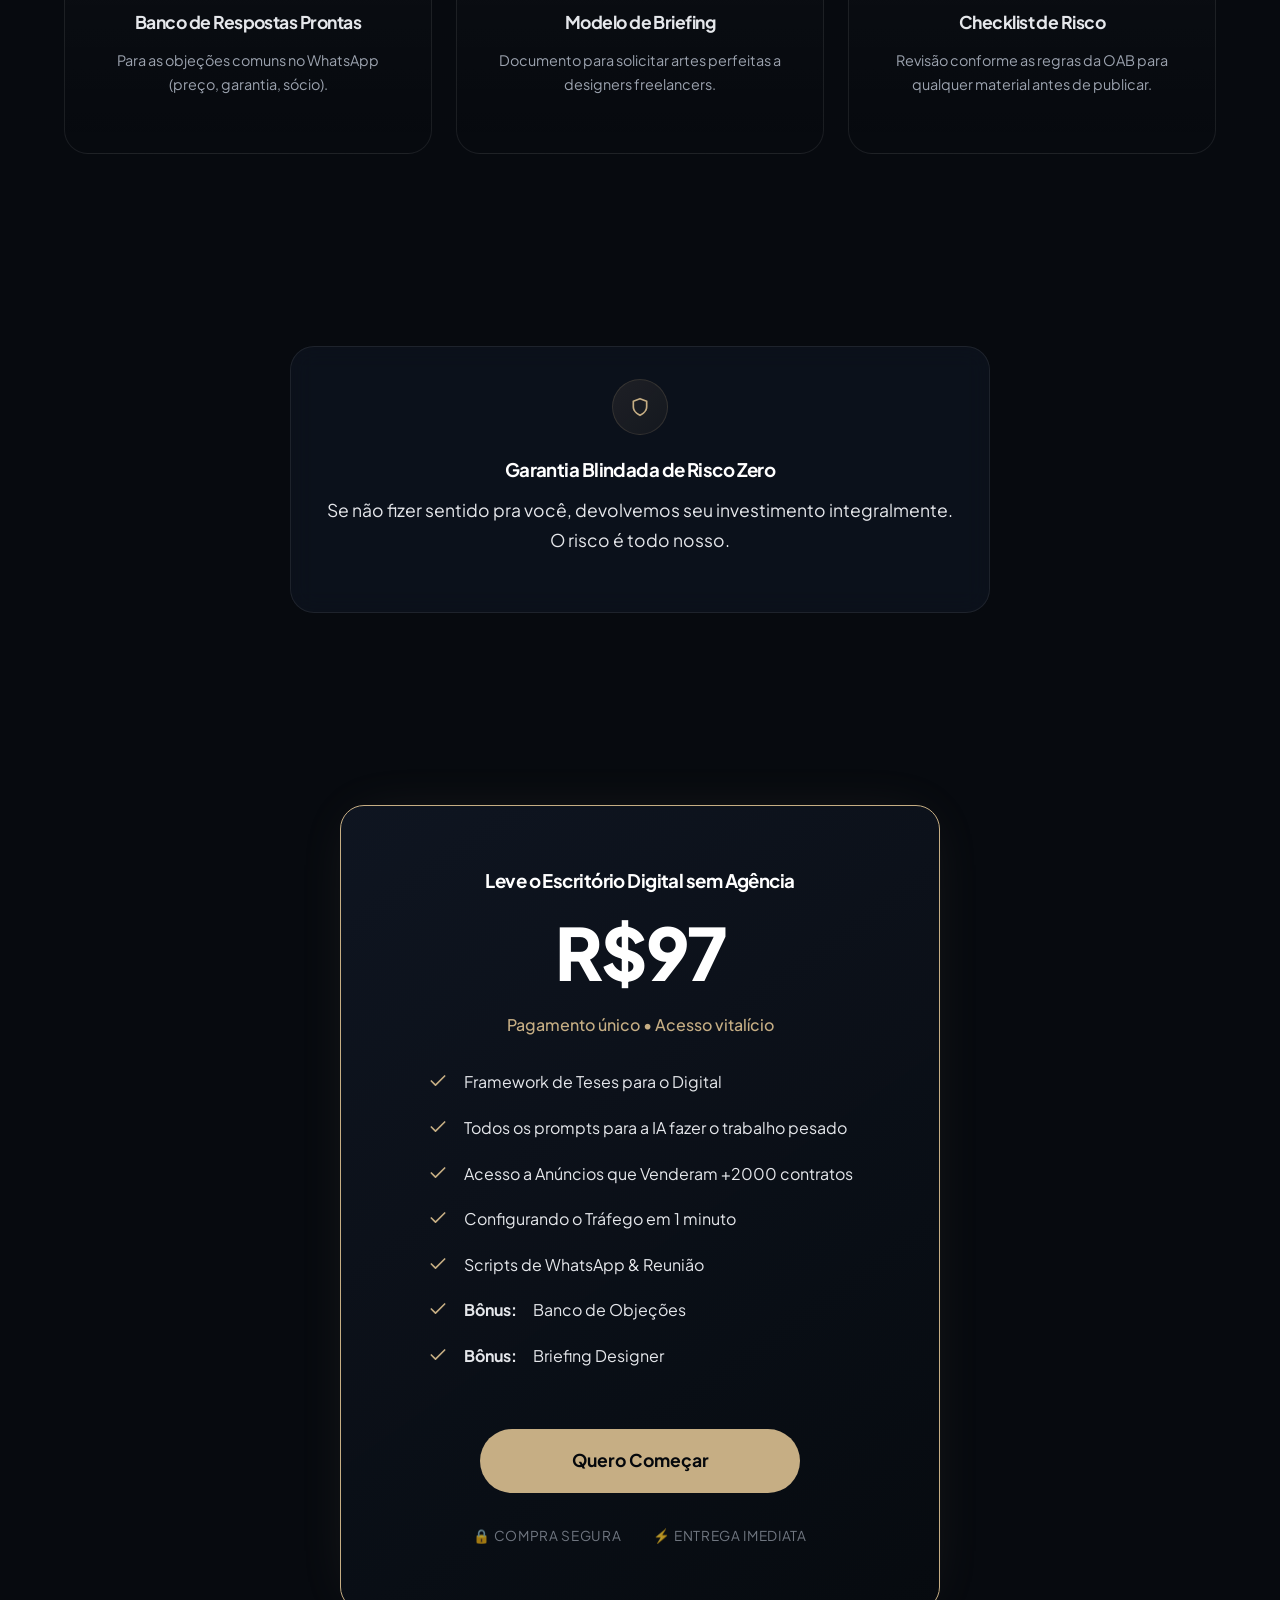
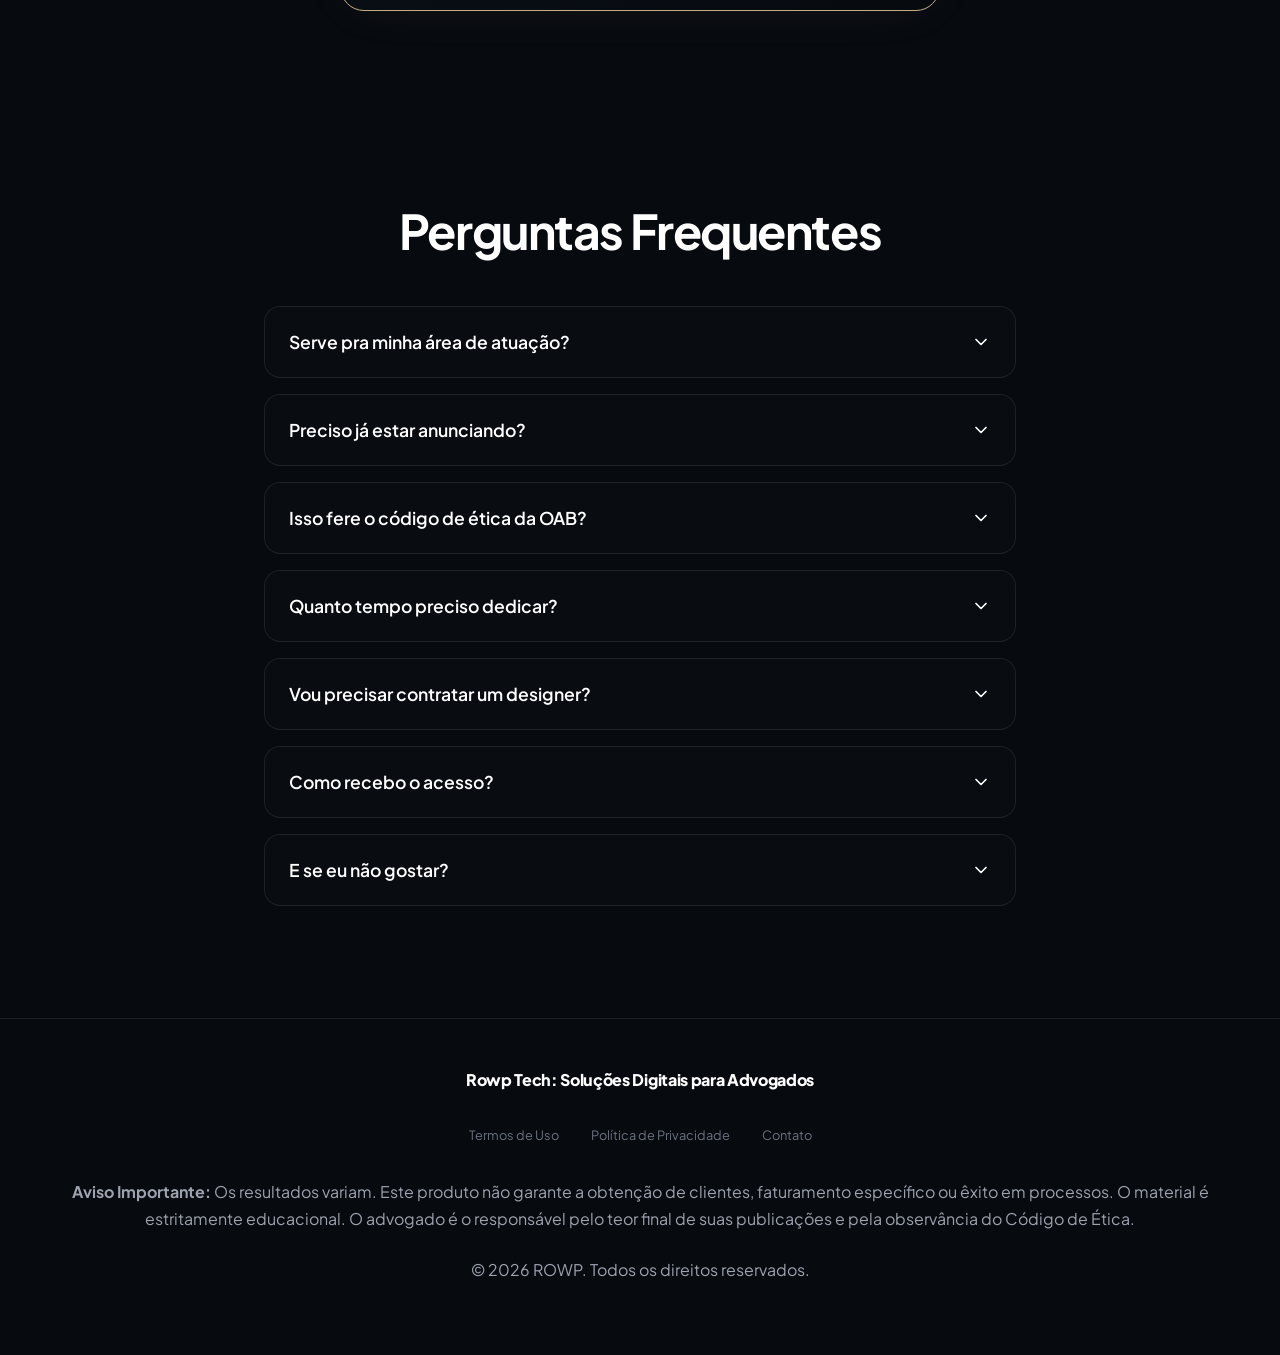
==== commit 66a0a274: "Add files via upload" ====
--- a/edsa/index.html
+++ b/edsa/index.html
@@ -3,7 +3,7 @@
 <head>
     <meta charset="UTF-8">
     <meta name="viewport" content="width=device-width, initial-scale=1.0">
-    <title>Escritório Digital sem Agência | Tese, Anúncio e WhatsApp</title>
+    <title>Escritório Digital sem Agência | Tese, Anúncios e WhatsApp</title>
     <meta name="description" content="A nova era da advocacia digital. Tenha tese, anúncios e scripts prontos em 7 dias. Conforme as regras da OAB. Sem agência.">
     
     <!-- Fonte Modern (Similar a Aeonik) -->
@@ -24,6 +24,7 @@
     fbq('init', '1984155249176139');
     fbq('track', 'PageView');
     </script>
+
     <!-- End Meta Pixel Code -->
 
     <style>
@@ -576,6 +577,121 @@
         .accordion-content p { padding-bottom: 1.5rem; }
         .accordion-item.active { background: rgba(255,255,255,0.03); border-color: var(--border-hover); }
 
+        /* --- CAROUSEL (Social Proof) --- */
+        .carousel-container {
+            position: relative;
+            overflow: hidden;
+            padding: 0 1rem;
+        }
+        
+        .carousel-track {
+            display: flex;
+            transition: transform 0.5s ease-in-out;
+            gap: 1.5rem;
+        }
+        
+        .review-card {
+            flex: 0 0 100%;
+            background: var(--bg-secondary);
+            border: 1px solid var(--border-color);
+            border-radius: var(--radius-lg);
+            padding: 2rem;
+            display: flex;
+            flex-direction: column;
+            justify-content: space-between;
+        }
+
+        @media (min-width: 768px) {
+            .review-card { flex: 0 0 calc(50% - 0.75rem); }
+        }
+
+        @media (min-width: 1024px) {
+            .review-card { flex: 0 0 calc(33.333% - 1rem); }
+        }
+
+        .review-header {
+            display: flex;
+            justify-content: space-between;
+            align-items: center;
+            margin-bottom: 1rem;
+        }
+
+        .review-tag {
+            font-size: 0.75rem;
+            text-transform: uppercase;
+            letter-spacing: 0.05em;
+            color: var(--primary);
+            background: rgba(198, 174, 132, 0.1);
+            padding: 0.25rem 0.75rem;
+            border-radius: var(--radius-pill);
+            border: 1px solid rgba(198, 174, 132, 0.2);
+        }
+
+        .review-text {
+            font-size: 0.95rem;
+            color: #D1D5DB;
+            font-style: italic;
+            margin-bottom: 1.5rem;
+        }
+
+        .review-author {
+            font-weight: 700;
+            color: var(--text-heading);
+            font-size: 0.9rem;
+        }
+
+        .review-location {
+            font-size: 0.8rem;
+            color: var(--muted-text);
+        }
+
+        .carousel-controls {
+            display: flex;
+            justify-content: center;
+            align-items: center;
+            gap: 1.5rem;
+            margin-top: 2rem;
+        }
+
+        .carousel-btn {
+            background: rgba(255, 255, 255, 0.05);
+            border: 1px solid var(--border-color);
+            color: var(--text-heading);
+            width: 40px;
+            height: 40px;
+            border-radius: 50%;
+            display: flex;
+            align-items: center;
+            justify-content: center;
+            cursor: pointer;
+            transition: 0.3s;
+        }
+
+        .carousel-btn:hover {
+            background: var(--primary);
+            color: var(--btn-text);
+            border-color: var(--primary);
+        }
+
+        .carousel-dots {
+            display: flex;
+            gap: 0.5rem;
+        }
+
+        .dot {
+            width: 8px;
+            height: 8px;
+            background: var(--border-color);
+            border-radius: 50%;
+            cursor: pointer;
+            transition: 0.3s;
+        }
+
+        .dot.active {
+            background: var(--primary);
+            transform: scale(1.2);
+        }
+
         /* --- CHECKOUT --- */
         .checkout-container {
             position: relative;
@@ -761,7 +877,7 @@
                         <div class="icon-box">
                             <svg viewBox="0 0 24 24"><rect x="3" y="3" width="18" height="18" rx="2" ry="2"></rect><circle cx="8.5" cy="8.5" r="1.5"></circle><polyline points="21 15 16 10 5 21"></polyline></svg>
                         </div>
-                        <h4>3. Pacote Anúncio</h4>
+                        <h4>3. Pacote de Anúncios</h4>
                         <p>Templates visuais sóbrios e instruções diretas de design.</p>
                         <div class="card-result">3 templates editáveis.</div>
                     </div>
@@ -794,6 +910,162 @@
                         <h4>6. Script Reunião & KPIs</h4>
                         <p>Roteiro de vendas consultivas e planilha de controle.</p>
                         <div class="card-result">Fechamento & Controle.</div>
+                    </div>
+                </div>
+            </div>
+        </section>
+
+        <!-- SOCIAL PROOF (Carousel) -->
+        <section id="avaliacoes" class="section-padding" style="background: linear-gradient(180deg, var(--bg-color) 0%, var(--bg-secondary) 100%);">
+            <div class="container">
+                <div class="text-center" style="margin-bottom: 4rem;">
+                    <h2>Avaliações de quem aplicou</h2>
+                    <p style="font-size: 1.1rem; color: var(--muted-text);">Relatos sobre clareza, organização e processo. Sem promessas exageradas.</p>
+                </div>
+
+                <div class="carousel-container">
+                    <div class="carousel-track" id="carouselTrack">
+                        <!-- Review 1 -->
+                        <div class="review-card">
+                            <div class="review-header">
+                                <div class="review-tag">Processo</div>
+                                <svg width="16" height="16" viewBox="0 0 24 24" fill="var(--primary)" stroke="none"><polygon points="12 2 15.09 8.26 22 9.27 17 14.14 18.18 21.02 12 17.77 5.82 21.02 7 14.14 2 9.27 8.91 8.26 12 2"></polygon></svg>
+                            </div>
+                            <p class="review-text">"O que mais me surpreendeu foi a lógica por trás da tese. Não é só 'copiar e colar', é entender o porquê. A organização dos arquivos facilitou muito para minha equipe."</p>
+                            <div>
+                                <div class="review-author">Dr. Rafael Monteiro</div>
+                                <div class="review-location">Campinas, SP</div>
+                            </div>
+                        </div>
+
+                        <!-- Review 2 -->
+                        <div class="review-card">
+                            <div class="review-header">
+                                <div class="review-tag">Clareza</div>
+                                <svg width="16" height="16" viewBox="0 0 24 24" fill="var(--primary)" stroke="none"><polygon points="12 2 15.09 8.26 22 9.27 17 14.14 18.18 21.02 12 17.77 5.82 21.02 7 14.14 2 9.27 8.91 8.26 12 2"></polygon></svg>
+                            </div>
+                            <p class="review-text">"Sempre tive receio de anunciar por conta das regras da OAB. O checklist de conformidade me deu a segurança que faltava para começar. Muito sóbrio e direto."</p>
+                            <div>
+                                <div class="review-author">MVA Advocacia</div>
+                                <div class="review-location">Belo Horizonte, MG</div>
+                            </div>
+                        </div>
+
+                        <!-- Review 3 -->
+                        <div class="review-card">
+                            <div class="review-header">
+                                <div class="review-tag">Atendimento</div>
+                                <svg width="16" height="16" viewBox="0 0 24 24" fill="var(--primary)" stroke="none"><polygon points="12 2 15.09 8.26 22 9.27 17 14.14 18.18 21.02 12 17.77 5.82 21.02 7 14.14 2 9.27 8.91 8.26 12 2"></polygon></svg>
+                            </div>
+                            <p class="review-text">"Os scripts de WhatsApp mudaram a forma como a secretária atende. Paramos de perder tempo com curiosos e focamos em quem realmente tem o problema."</p>
+                            <div>
+                                <div class="review-author">CBR Advogados</div>
+                                <div class="review-location">Curitiba, PR</div>
+                            </div>
+                        </div>
+
+                        <!-- Review 4 -->
+                        <div class="review-card">
+                            <div class="review-header">
+                                <div class="review-tag">Organização</div>
+                                <svg width="16" height="16" viewBox="0 0 24 24" fill="var(--primary)" stroke="none"><polygon points="12 2 15.09 8.26 22 9.27 17 14.14 18.18 21.02 12 17.77 5.82 21.02 7 14.14 2 9.27 8.91 8.26 12 2"></polygon></svg>
+                            </div>
+                            <p class="review-text">"Material extremamente organizado. As pastas vêm prontas, é só seguir o passo a passo. Economizei meses de tentativa e erro tentando criar processos do zero."</p>
+                            <div>
+                                <div class="review-author">LSF Sociedade de Advogados</div>
+                                <div class="review-location">Recife, PE</div>
+                            </div>
+                        </div>
+
+                        <!-- Review 5 -->
+                        <div class="review-card">
+                            <div class="review-header">
+                                <div class="review-tag">Autonomia</div>
+                                <svg width="16" height="16" viewBox="0 0 24 24" fill="var(--primary)" stroke="none"><polygon points="12 2 15.09 8.26 22 9.27 17 14.14 18.18 21.02 12 17.77 5.82 21.02 7 14.14 2 9.27 8.91 8.26 12 2"></polygon></svg>
+                            </div>
+                            <p class="review-text">"Cancelei a agência no mês seguinte. Não por economia, mas porque percebi que ninguém venderia meu escritório melhor que eu mesmo com as ferramentas certas."</p>
+                            <div>
+                                <div class="review-author">PAX Advocacia</div>
+                                <div class="review-location">Florianópolis, SC</div>
+                            </div>
+                        </div>
+
+                        <!-- Review 6 -->
+                        <div class="review-card">
+                            <div class="review-header">
+                                <div class="review-tag">Clareza</div>
+                                <svg width="16" height="16" viewBox="0 0 24 24" fill="var(--primary)" stroke="none"><polygon points="12 2 15.09 8.26 22 9.27 17 14.14 18.18 21.02 12 17.77 5.82 21.02 7 14.14 2 9.27 8.91 8.26 12 2"></polygon></svg>
+                            </div>
+                            <p class="review-text">"A aula sobre escolha de tese abriu minha mente. Eu estava focando em áreas saturadas sem perceber. O framework ajudou a nichar corretamente."</p>
+                            <div>
+                                <div class="review-author">Dr. Carlos Mendes</div>
+                                <div class="review-location">Goiânia, GO</div>
+                            </div>
+                        </div>
+
+                        <!-- Review 7 -->
+                        <div class="review-card">
+                            <div class="review-header">
+                                <div class="review-tag">WhatsApp</div>
+                                <svg width="16" height="16" viewBox="0 0 24 24" fill="var(--primary)" stroke="none"><polygon points="12 2 15.09 8.26 22 9.27 17 14.14 18.18 21.02 12 17.77 5.82 21.02 7 14.14 2 9.27 8.91 8.26 12 2"></polygon></svg>
+                            </div>
+                            <p class="review-text">"A planilha de KPIs e o script de reunião trouxeram profissionalismo. Agora sei exatamente onde o lead trava e como contornar."</p>
+                            <div>
+                                <div class="review-author">Barros & Silva</div>
+                                <div class="review-location">Salvador, BA</div>
+                            </div>
+                        </div>
+
+                        <!-- Review 8 -->
+                        <div class="review-card">
+                            <div class="review-header">
+                                <div class="review-tag">Processo</div>
+                                <svg width="16" height="16" viewBox="0 0 24 24" fill="var(--primary)" stroke="none"><polygon points="12 2 15.09 8.26 22 9.27 17 14.14 18.18 21.02 12 17.77 5.82 21.02 7 14.14 2 9.27 8.91 8.26 12 2"></polygon></svg>
+                            </div>
+                            <p class="review-text">"Simples, direto e sem enrolação. É um manual de instruções para quem quer digitalizar o escritório sem virar refém de guru de marketing."</p>
+                            <div>
+                                <div class="review-author">Dra. Fernanda Lins</div>
+                                <div class="review-location">Vitória, ES</div>
+                            </div>
+                        </div>
+
+                        <!-- Review 9 -->
+                        <div class="review-card">
+                            <div class="review-header">
+                                <div class="review-tag">Organização</div>
+                                <svg width="16" height="16" viewBox="0 0 24 24" fill="var(--primary)" stroke="none"><polygon points="12 2 15.09 8.26 22 9.27 17 14.14 18.18 21.02 12 17.77 5.82 21.02 7 14.14 2 9.27 8.91 8.26 12 2"></polygon></svg>
+                            </div>
+                            <p class="review-text">"O banco de objeções pagou o investimento na primeira semana. Só de ter a resposta pronta para 'está caro', já converti dois clientes que iriam embora."</p>
+                            <div>
+                                <div class="review-author">Ribeiro Associados</div>
+                                <div class="review-location">Ribeirão Preto, SP</div>
+                            </div>
+                        </div>
+
+                        <!-- Review 10 -->
+                        <div class="review-card">
+                            <div class="review-header">
+                                <div class="review-tag">Autonomia</div>
+                                <svg width="16" height="16" viewBox="0 0 24 24" fill="var(--primary)" stroke="none"><polygon points="12 2 15.09 8.26 22 9.27 17 14.14 18.18 21.02 12 17.77 5.82 21.02 7 14.14 2 9.27 8.91 8.26 12 2"></polygon></svg>
+                            </div>
+                            <p class="review-text">"Excelente para quem está começando ou para quem quer reestruturar a área comercial. O passo a passo de 7 dias é muito factível."</p>
+                            <div>
+                                <div class="review-author">Dr. Paulo Siqueira</div>
+                                <div class="review-location">Brasília, DF</div>
+                            </div>
+                        </div>
+                    </div>
+
+                    <div class="carousel-controls">
+                        <button class="carousel-btn" id="prevBtn">
+                            <svg viewBox="0 0 24 24"><polyline points="15 18 9 12 15 6"></polyline></svg>
+                        </button>
+                        <div class="carousel-dots" id="carouselDots">
+                            <!-- Dots generated by JS -->
+                        </div>
+                        <button class="carousel-btn" id="nextBtn">
+                            <svg viewBox="0 0 24 24"><polyline points="9 18 15 12 9 6"></polyline></svg>
+                        </button>
                     </div>
                 </div>
             </div>
@@ -1107,6 +1379,92 @@
     <script>
         // Update Year
         document.getElementById('year').textContent = new Date().getFullYear();
+
+        // Carousel Logic
+        const track = document.getElementById('carouselTrack');
+        const prevBtn = document.getElementById('prevBtn');
+        const nextBtn = document.getElementById('nextBtn');
+        const dotsContainer = document.getElementById('carouselDots');
+        const cards = document.querySelectorAll('.review-card');
+        
+        let currentIndex = 0;
+        let cardsPerView = 1;
+        
+        function updateCardsPerView() {
+            if (window.innerWidth >= 1024) cardsPerView = 3;
+            else if (window.innerWidth >= 768) cardsPerView = 2;
+            else cardsPerView = 1;
+            updateCarousel();
+            createDots();
+        }
+
+        function createDots() {
+            dotsContainer.innerHTML = '';
+            const numPages = Math.ceil(cards.length / cardsPerView);
+            
+            for (let i = 0; i < numPages; i++) {
+                const dot = document.createElement('div');
+                dot.classList.add('dot');
+                if (i === 0) dot.classList.add('active');
+                dot.addEventListener('click', () => {
+                    currentIndex = i * cardsPerView;
+                    if (currentIndex > cards.length - cardsPerView) currentIndex = cards.length - cardsPerView;
+                    if (currentIndex < 0) currentIndex = 0;
+                    updateCarousel();
+                });
+                dotsContainer.appendChild(dot);
+            }
+        }
+
+        function updateDots() {
+            const dots = document.querySelectorAll('.dot');
+            const activeIndex = Math.floor(currentIndex / cardsPerView);
+            dots.forEach((dot, index) => {
+                dot.classList.toggle('active', index === activeIndex);
+            });
+        }
+
+        function updateCarousel() {
+            // Ensure index is within bounds
+            const maxIndex = cards.length - cardsPerView;
+            if (currentIndex > maxIndex) currentIndex = maxIndex;
+            if (currentIndex < 0) currentIndex = 0;
+
+            const cardWidth = cards[0].offsetWidth;
+            const gap = 24; // 1.5rem = 24px
+            const moveAmount = (cardWidth + gap) * currentIndex;
+            
+            track.style.transform = `translateX(-${moveAmount}px)`;
+            updateDots();
+        }
+
+        nextBtn.addEventListener('click', () => {
+            const maxIndex = cards.length - cardsPerView;
+            if (currentIndex < maxIndex) {
+                currentIndex++;
+                updateCarousel();
+            } else {
+                // Optional: Loop back to start
+                currentIndex = 0;
+                updateCarousel();
+            }
+        });
+
+        prevBtn.addEventListener('click', () => {
+            if (currentIndex > 0) {
+                currentIndex--;
+                updateCarousel();
+            } else {
+                // Optional: Loop to end
+                currentIndex = cards.length - cardsPerView;
+                updateCarousel();
+            }
+        });
+
+        window.addEventListener('resize', updateCardsPerView);
+        
+        // Init Carousel
+        updateCardsPerView();
 
         // FAQ Accordion Logic
         document.querySelectorAll('.accordion-button').forEach(button => {
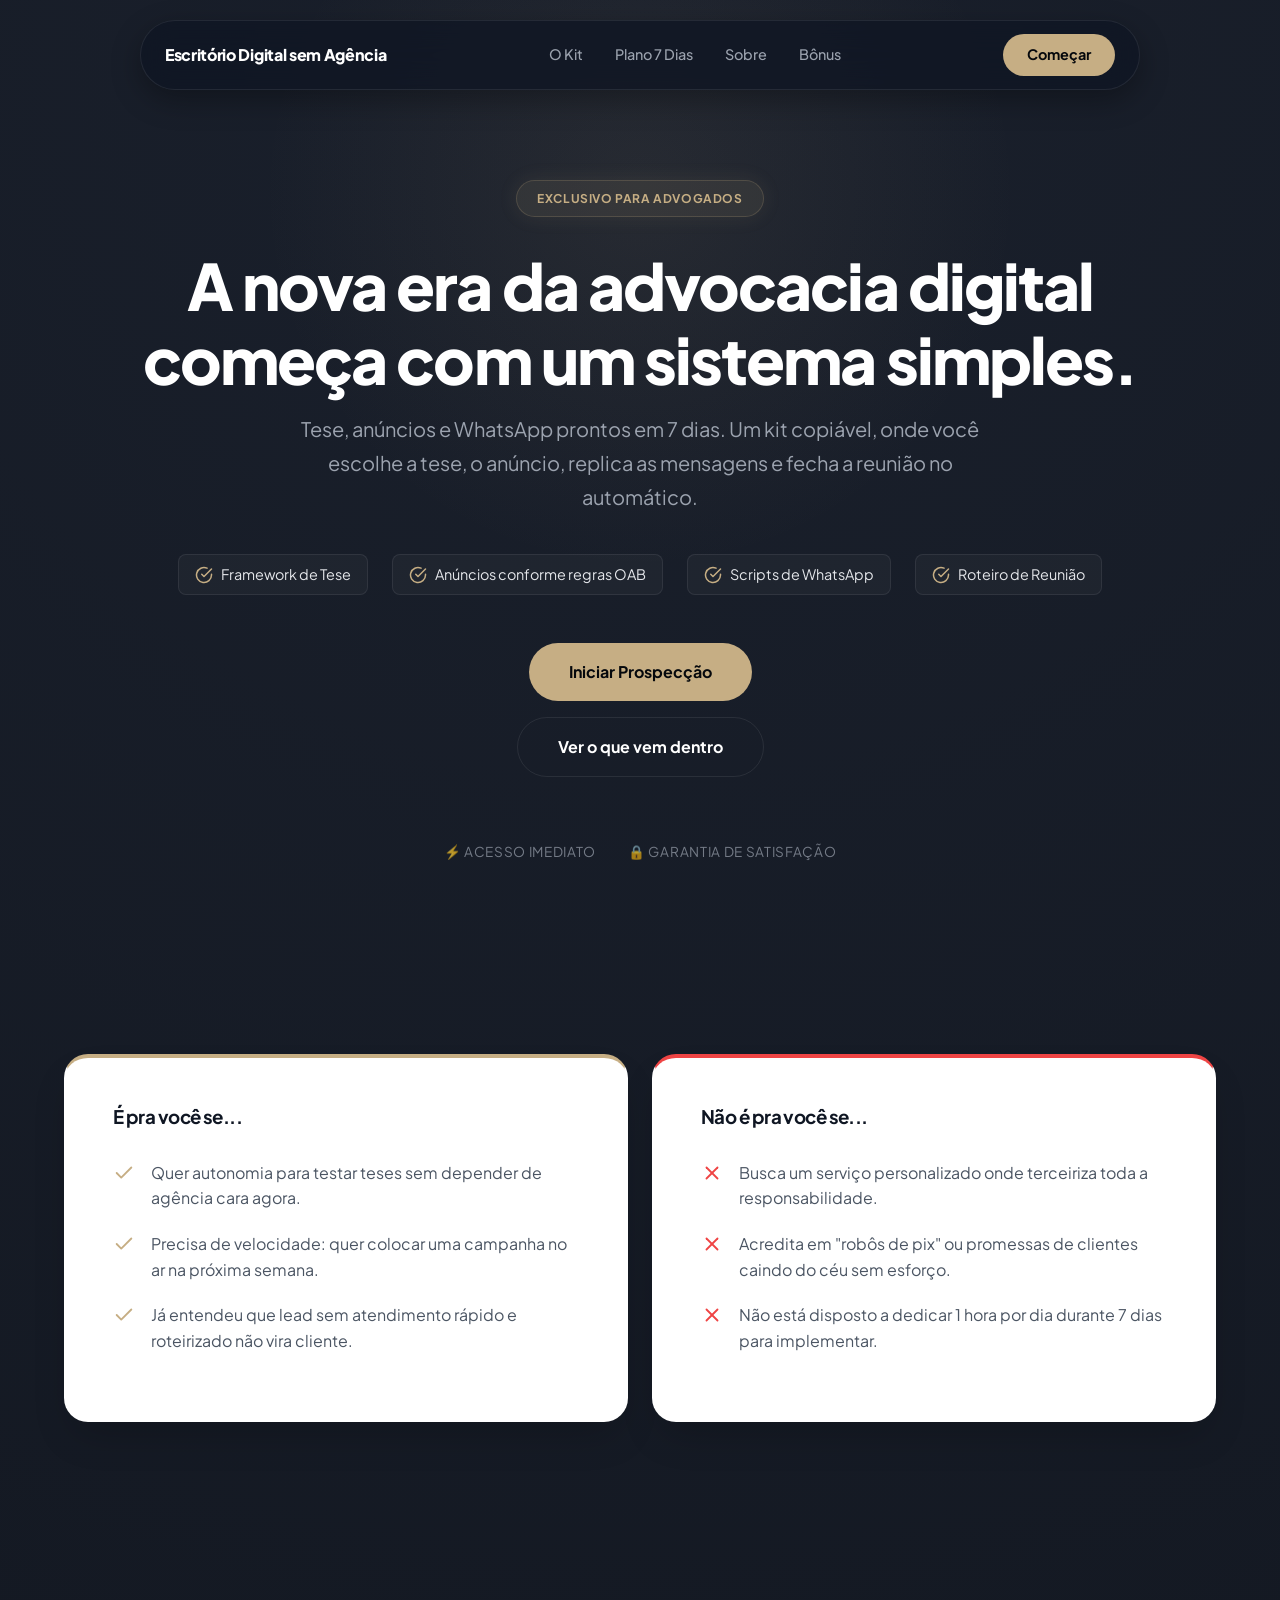
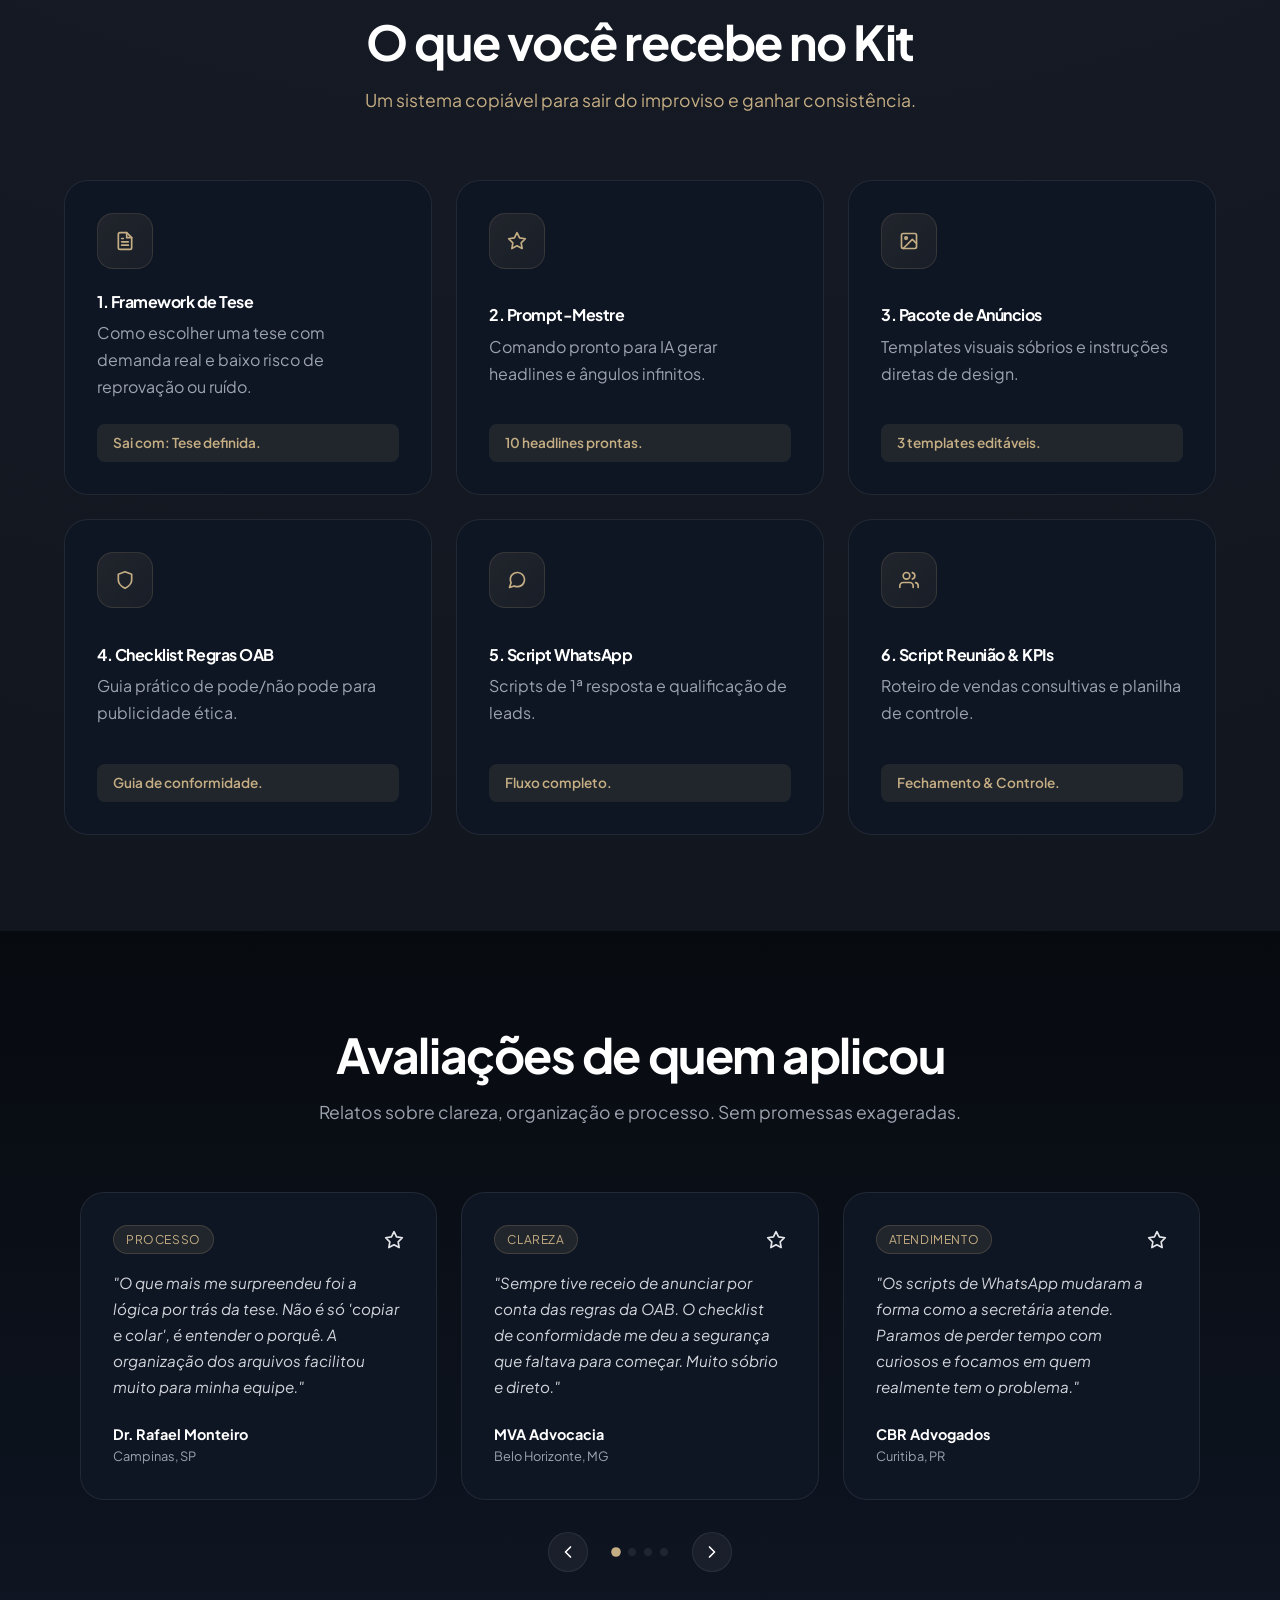
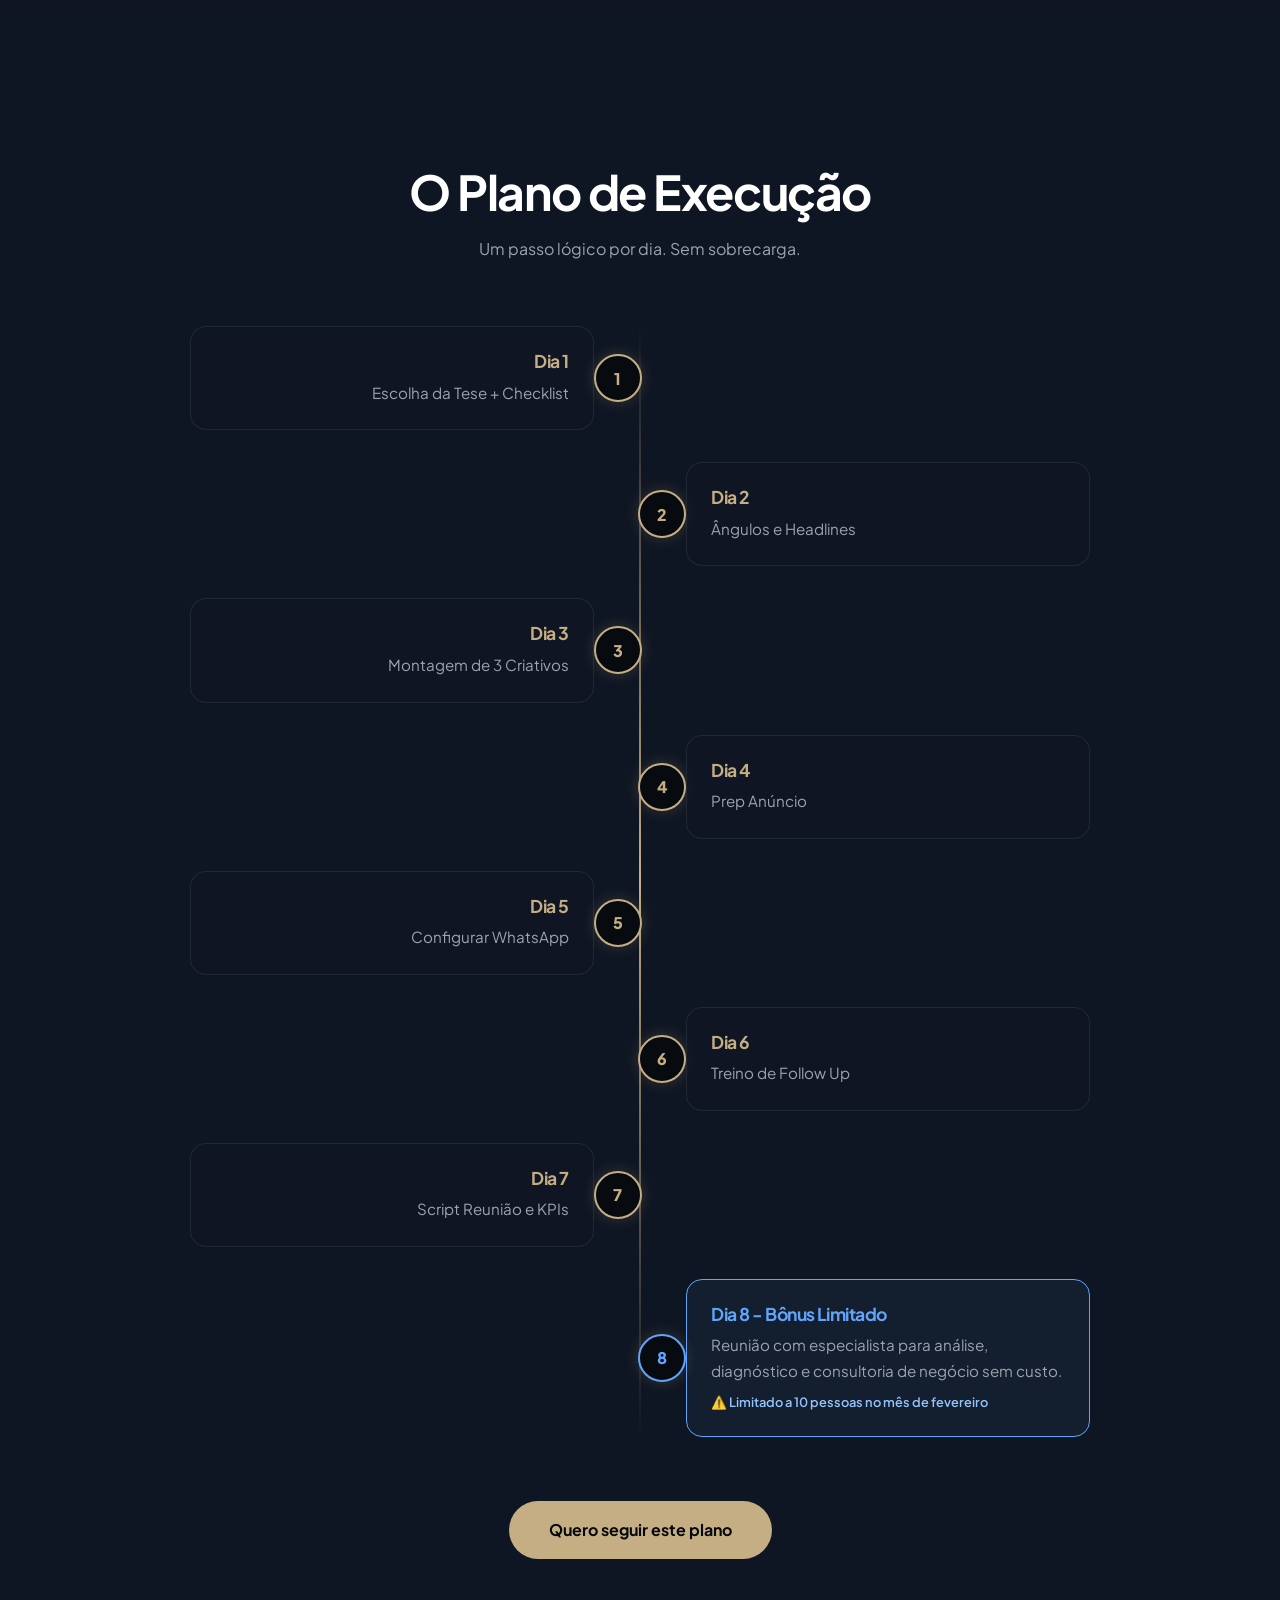
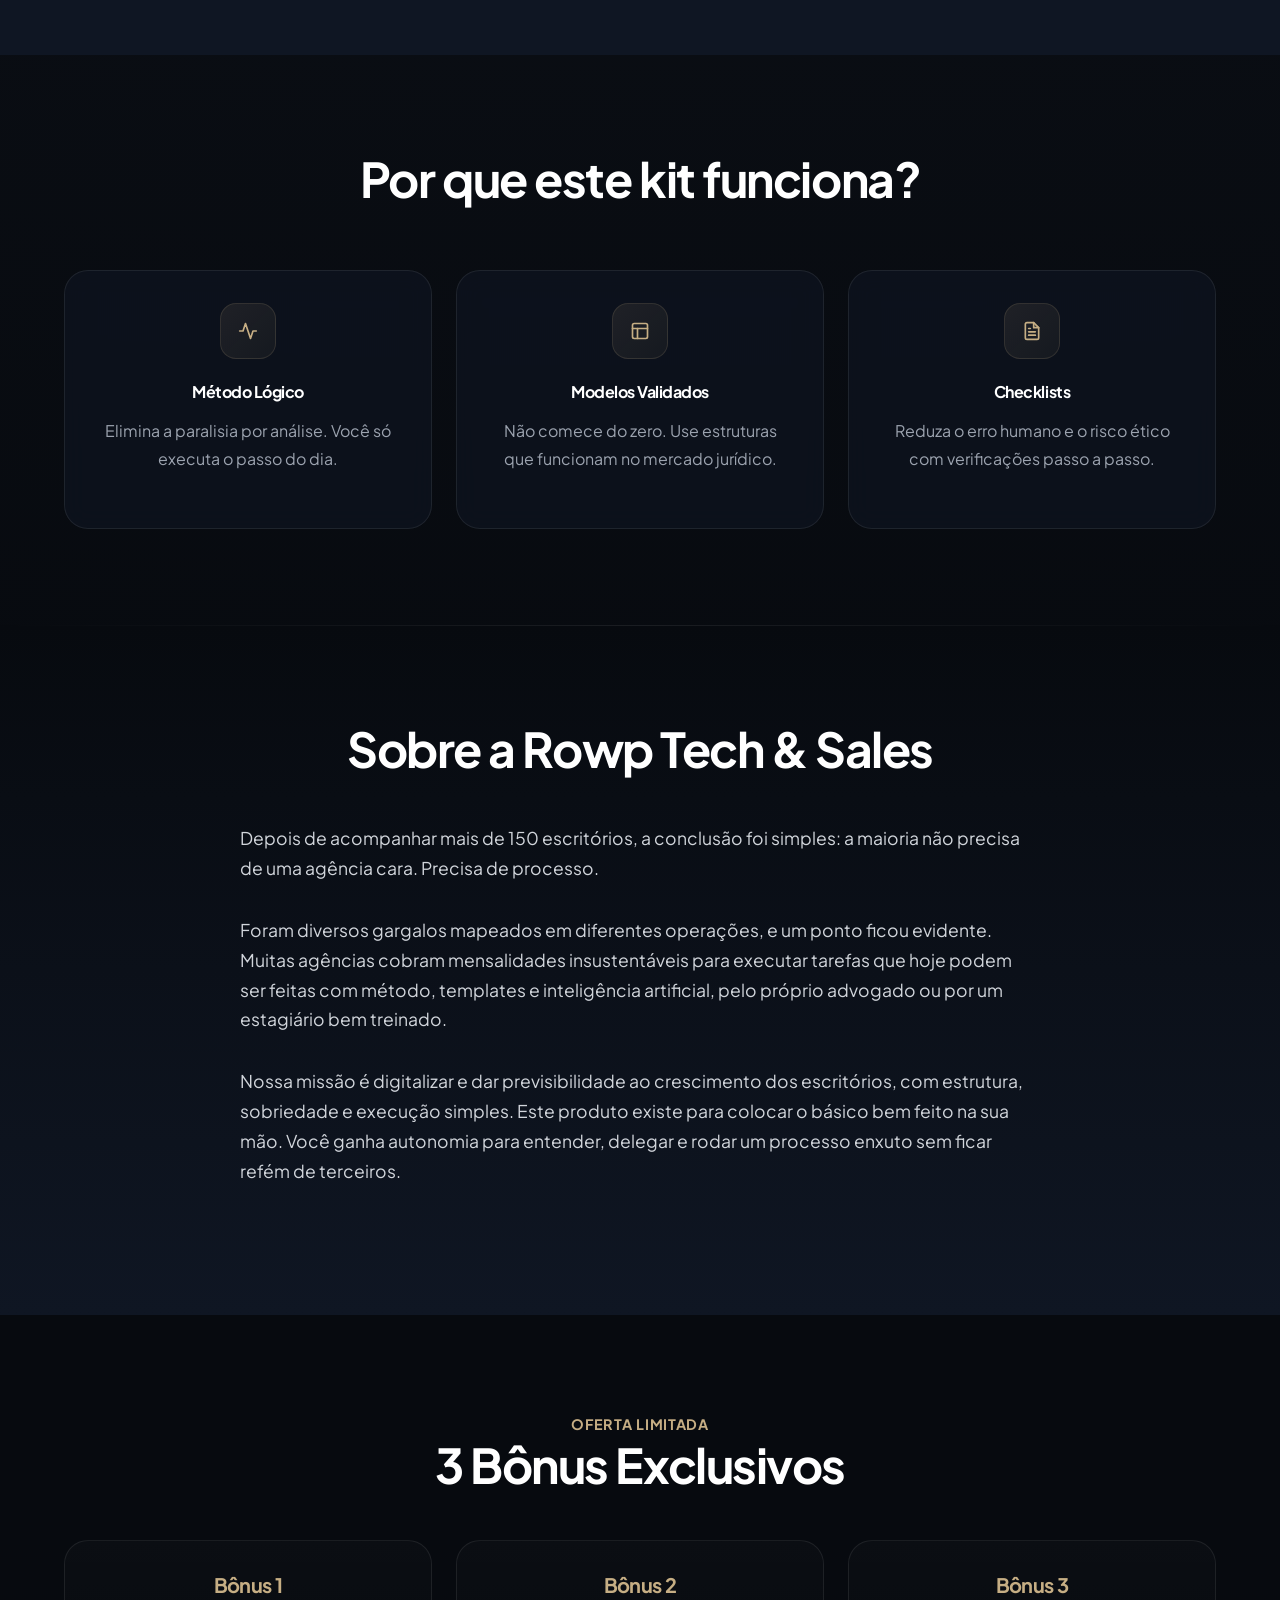
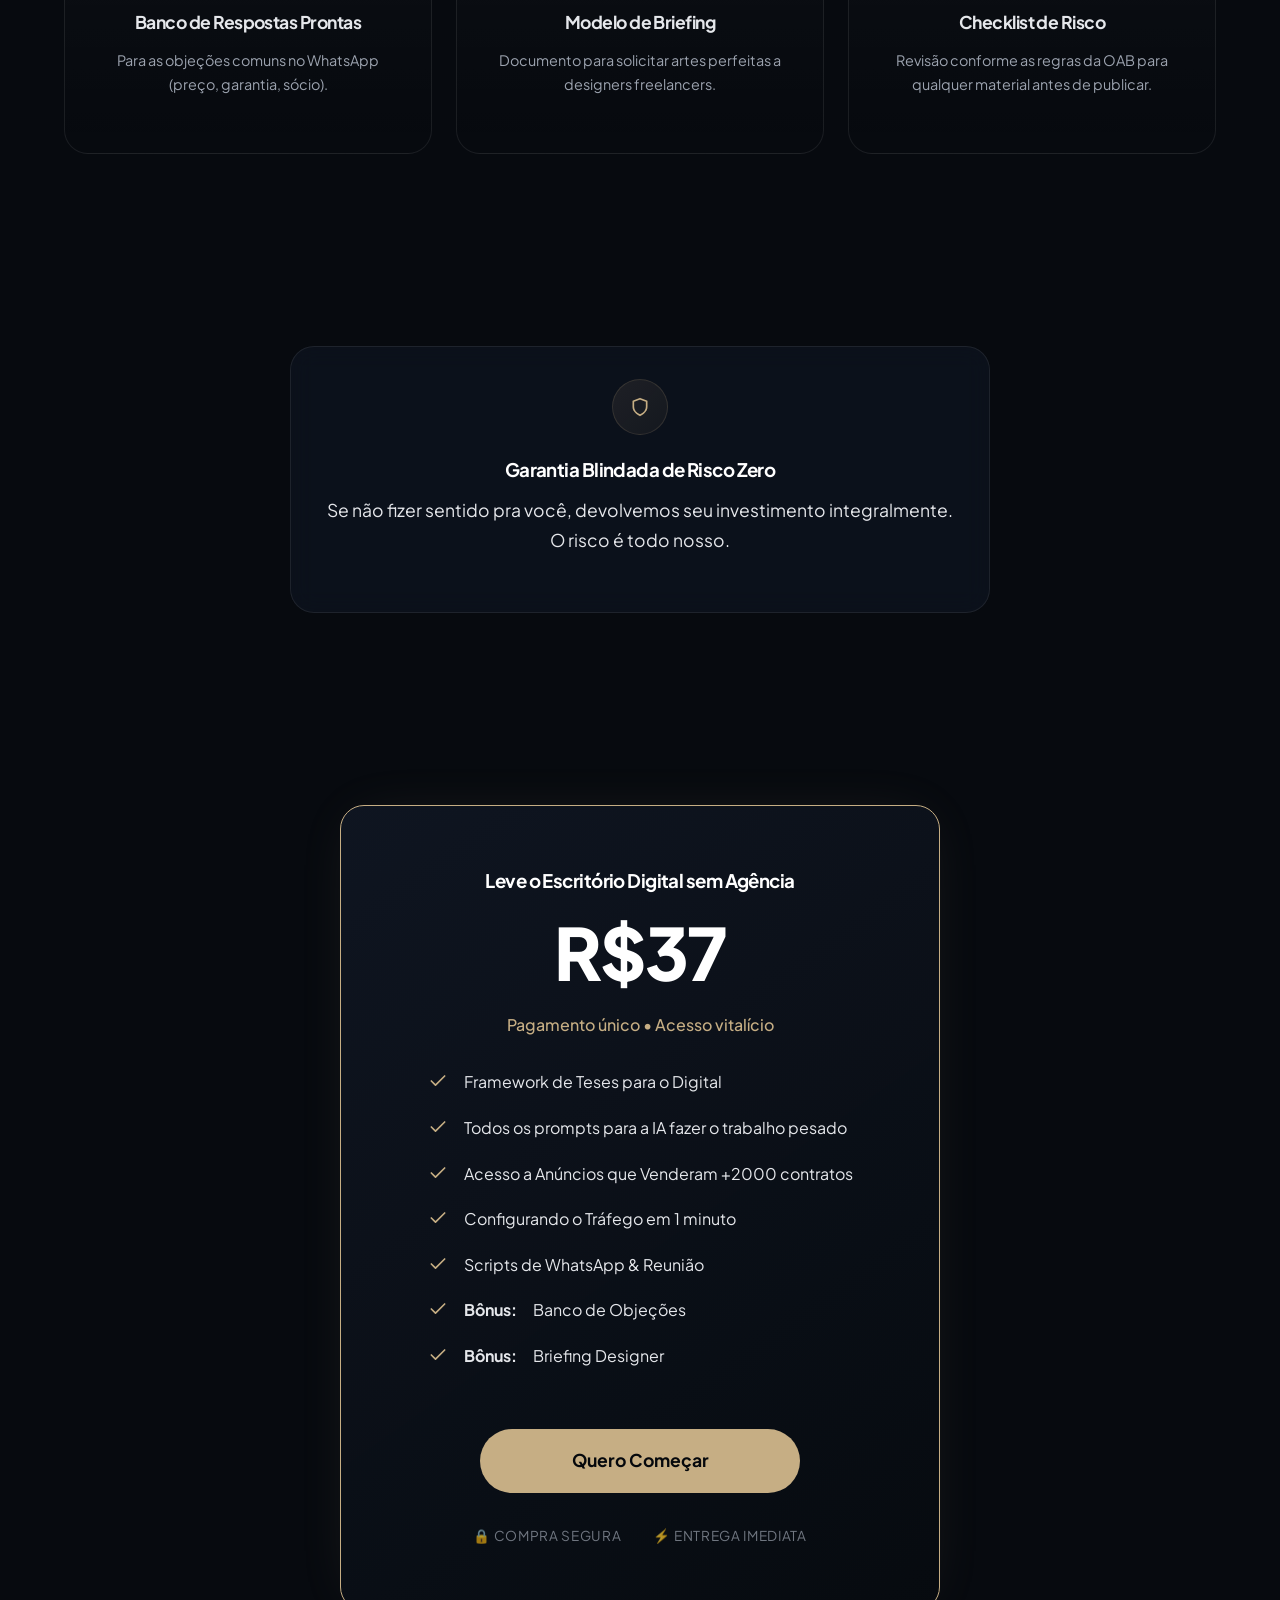
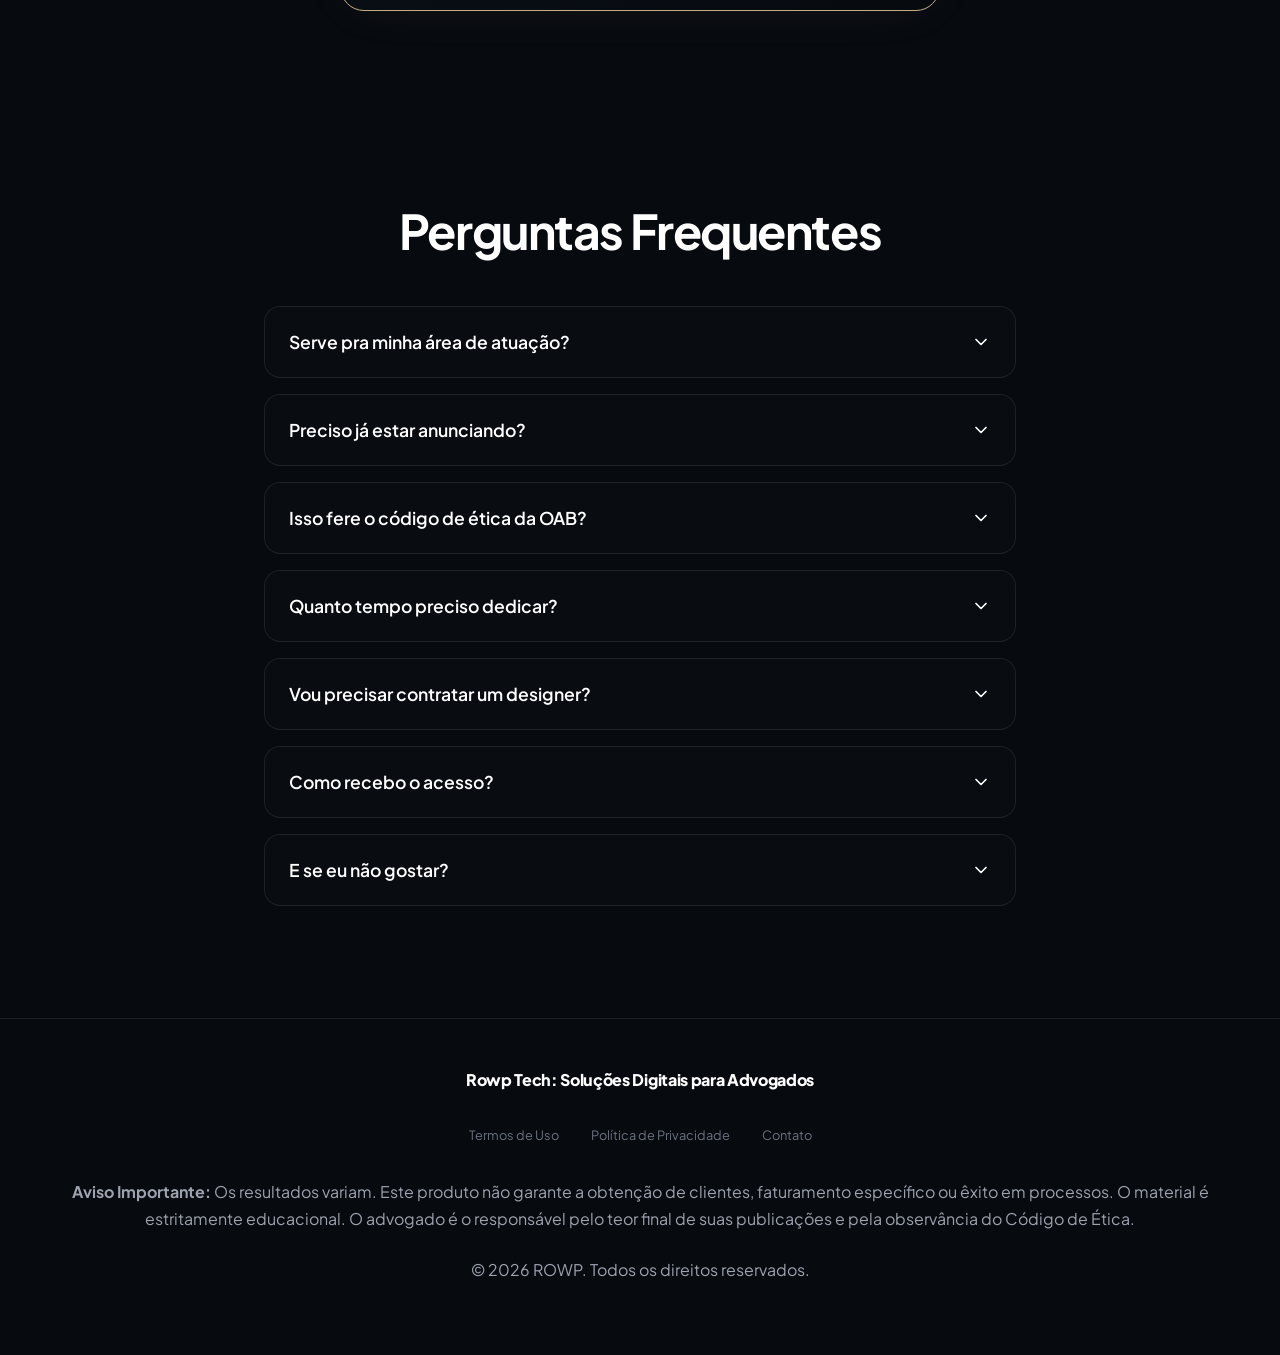
==== commit ff66c602: "Update price from R$97 to R$37" ====
--- a/edsa/index.html
+++ b/edsa/index.html
@@ -1252,7 +1252,7 @@
             <div class="container">
                 <div class="checkout-container">
                     <h3>Leve o Escritório Digital sem Agência</h3>
-                    <div class="price-display">R$97</div>
+                    <div class="price-display">R$37</div>
                     <div style="color: var(--primary); font-weight: 500; margin-bottom: 2rem;">Pagamento único • Acesso vitalício</div>
                     
                     <ul class="check-list" style="text-align: left; margin: 0 auto 2.5rem; max-width: 450px; display: inline-block;">
@@ -1508,4 +1508,4 @@
         });
     </script>
 </body>
-</html>+</html>
